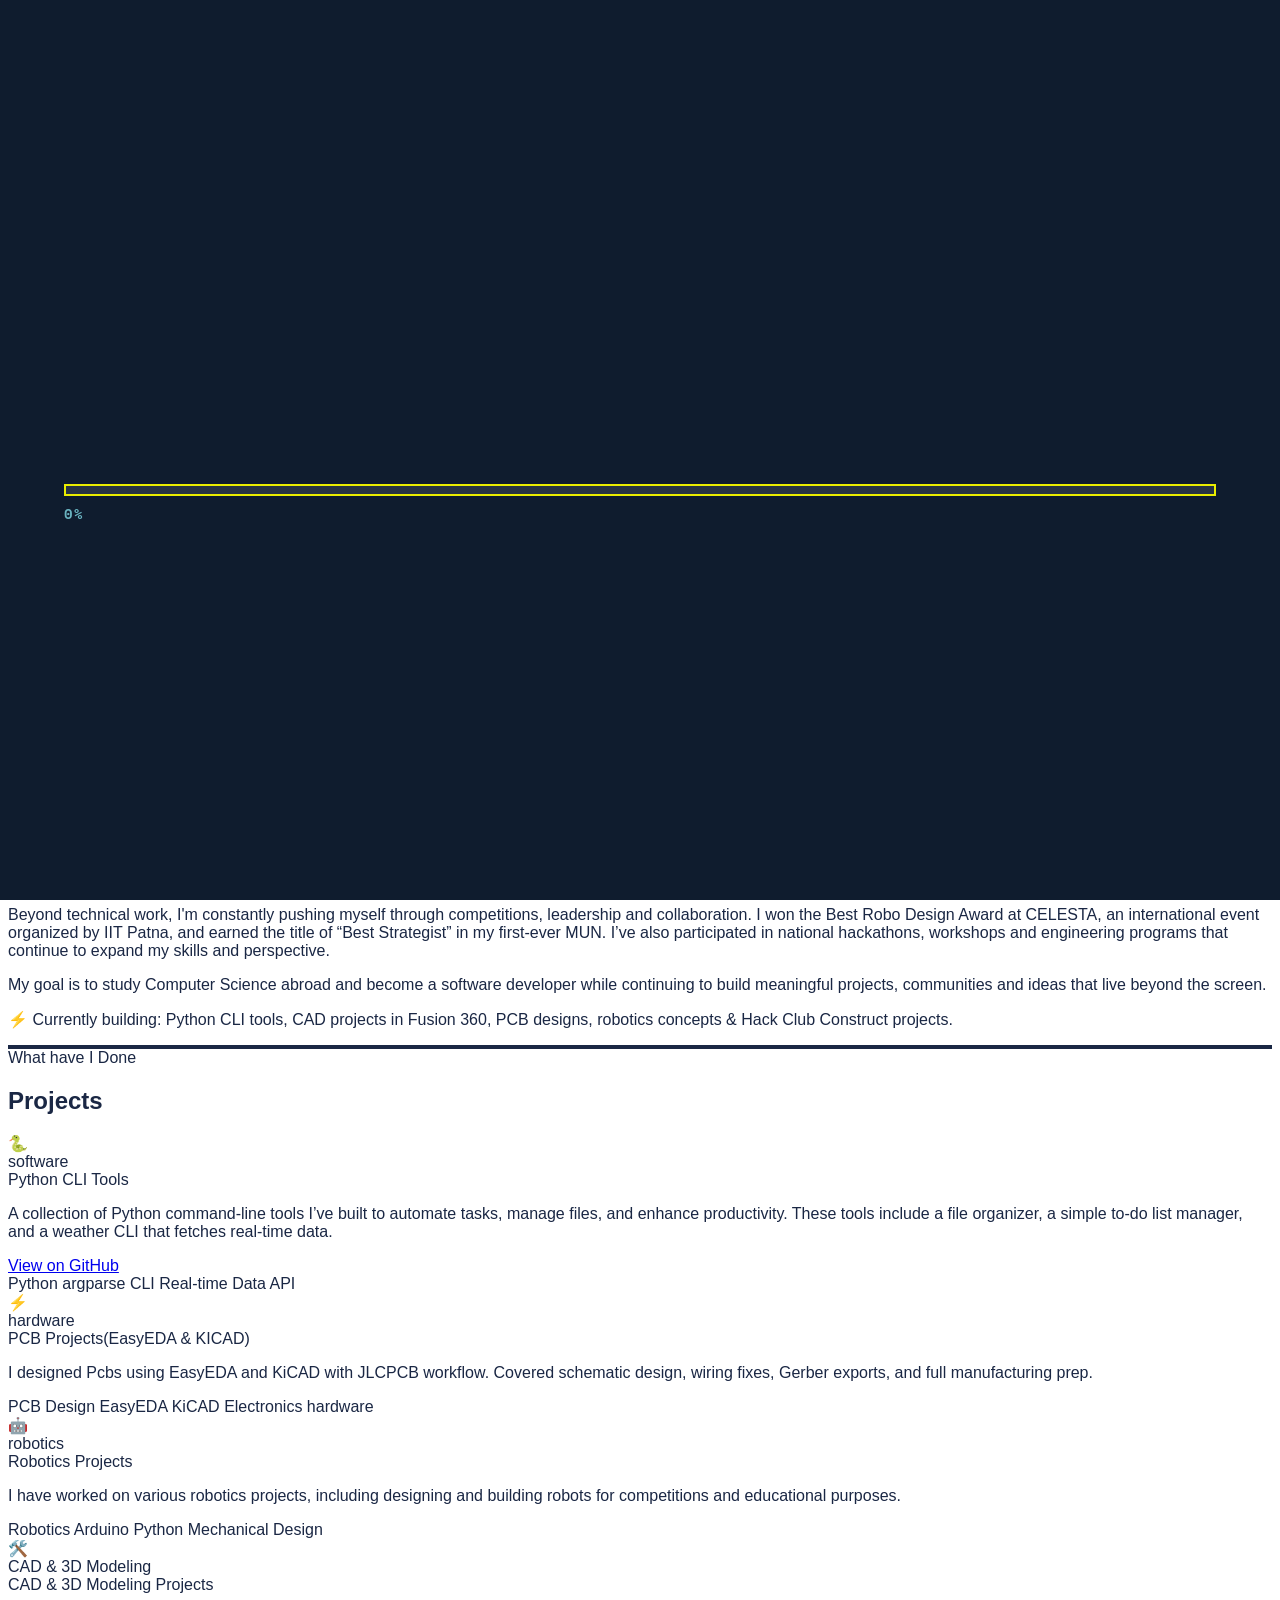
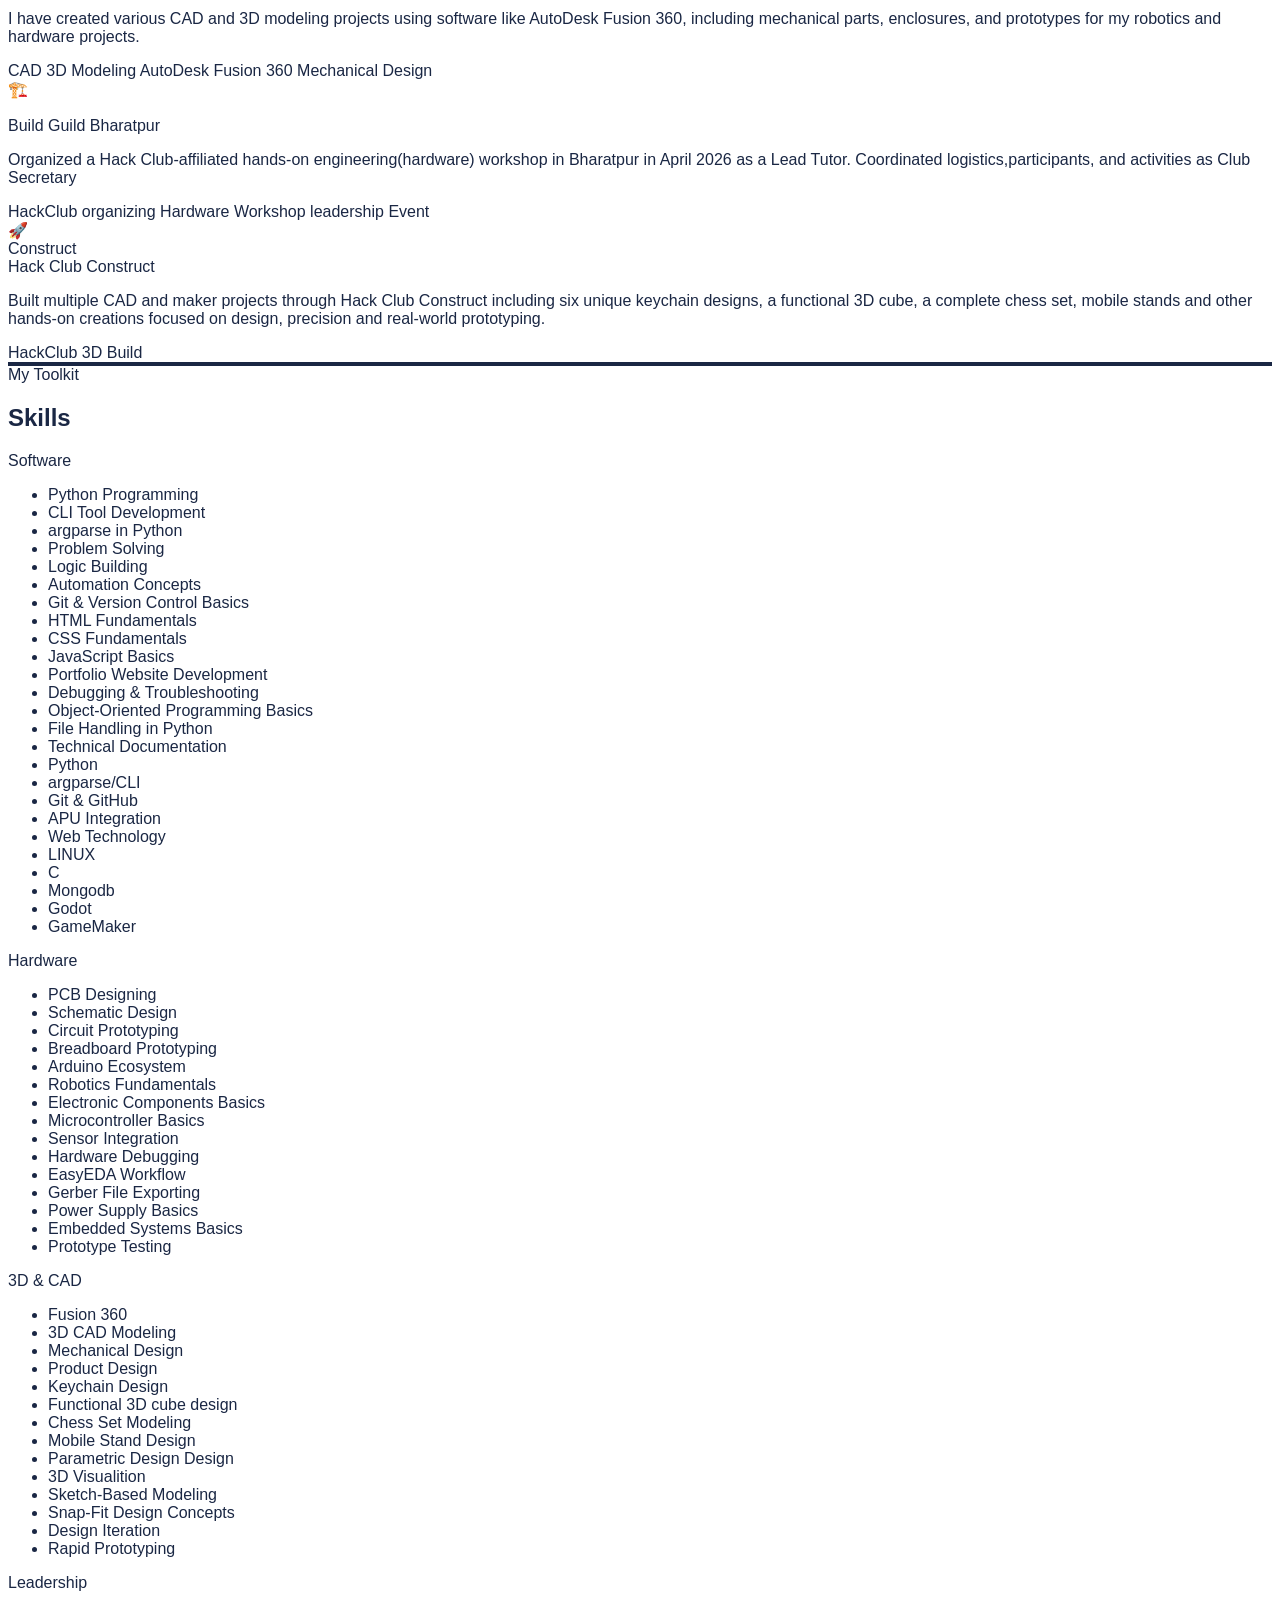
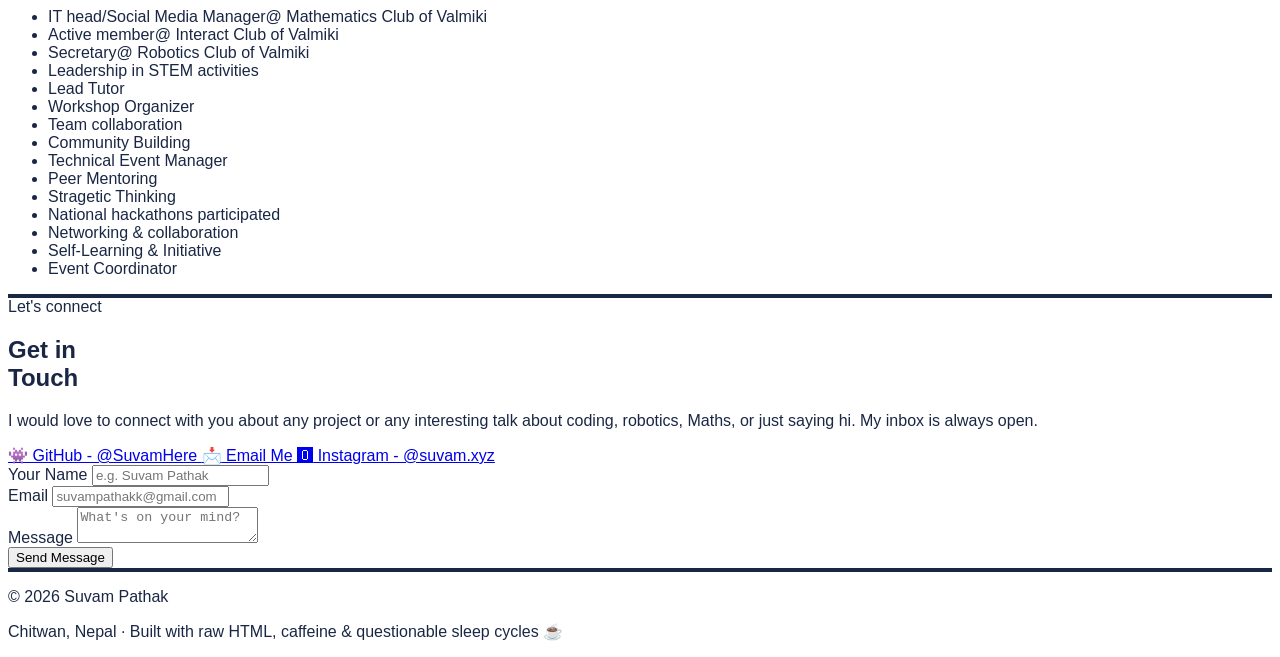
==== index.html @ 3c91e17c "corrected some mistakes in html,thinking of the section part's CSS" ====
<!DOCTYPE html>
<html lang="en" data-theme="light">
  <head>
    <meta charset="UTF-8">
    <meta name="viewport" content="width=device-width, initial-scale=1.0">
    <title>Suvam Pathak</title>
    <link rel="preconnect" href="https://fonts.googleapis.com">
    <link  href="https://fonts.googleapis.com/css2?family=Space+Grotesk:wght@400;500;700;900&family=Space+Mono:wght@400;700&display=block" rel="stylesheet">
    <link rel="stylesheet" href="style.css" />
  </head>
  <body>
    <div id="boot-screen">
      <div class="boot-inner">
        <div class="boot-line" id="boot-line-1"></div>
        <div class="boot-line" id="boot-line-2"></div>
        <div class="boot-line" id="boot-line-3"></div>
        <div class="boot-bar-wrap">
          <div class="boot-bar" id="boot-bar"></div>
        </div>
        <div class="boot-pct" id="boot-pct">0%</div>
      </div>
    </div>

    
    <nav>
      <div class="nav-logo">SUVAM</div>
      <div class="nav-right">
        <ul class="nav-links">
          <li><a href="#about">About</a></li>
          <li><a href="#projects">Projects</a></li>
          <li><a href="#skills">Skills</a></li>
          <li><a href="#contact">Contact</a></li>
        </ul>
        <button class="theme-toggle" id="theme-toggle" aria-label="Toggle Dark Mode">
          <span class="theme-icon">🌙</span>
        </button>
      </div>
    </nav>

    <section id="hero">
      <div class="hero-grid-bg"></div>
    <div class="hero-inner">
      <div class="hero-left">
        <div class="hero-tag">// INITIALIZING PROFILE</div>
        <h1 class="hero-headline">
          <span class="stroke">BUILDING</span>
          <span class="solid">LOUD</span>
          <span class="stroke">THINGS.</span>
        </h1>
        <p class="hero-sub">
          I'm <strong>Suvam Pathak</strong> — Grade 12, Nepal.
          Software · Hardware · Robotics · CAD.
          Secretary @ Robotics Club of Valmiki × Hack Club.
        </p>
          <div class="hero-ctas">
            <a href="#projects" class="btn-primary">View Porjects</a>
            <a href="#about" class="btn-secondary">Get in Touch</a>
          </div>
      </div>
    

      <div class="hero-visual">
        <div class ="hero-bg">12</div>

        <div class="hero-card c1">
          <div class="card-label">Role</div>
          <div class="card-value">Secretary</div>
          <div class="card-sub">Robotics Club Of Valmiki</div>
        </div>

        <div class="hero card c2">
          <div class="card-label">Role</div>
          <div class="card-value">IT Head/Social Media Manager</div>
          <div class="card-sub">Mathematics Club of Valmiki</div>
        </div>

        <div class="hero card c3">
          <div class="card-label">Role</div>
          <div class="card-value">Active Member</div>
          <div class="card-sub">Hack Club</div>
        </div>

        <div class="hero card c4">
          <div class="card-label">Role</div>
          <div class="card-value">Active Member</div>
          <div class="card-sub">Interact Club Of Valmiki</div>
        </div>

        <div class="floating-badge">Hack Club</div>
        </div>
      </div>
    </section>


    <div class="marquee-section" aria-hidden="true"></div>
    <div class="marquee-track" id="marquee">
      <span class="marquee-item">Robotics Club</span>
      <span class="marquee-item marquee-dot">✦</span>
      <span class="marquee-item">Math Nerd</span>
      <span class="marquee-item marquee-dot">✦</span>
      <span class="marquee-item">Hack Club</span>
      <span class="marquee-item marquee-dot">✦</span>
      <span class="marquee-item">Python learner</span>
      <span class="marquee-item marquee-dot">✦</span>
      <span class="marquee-item">LINUX Enthusiast</span>
      <span class="marquee-item marquee-dot">✦</span>
      <span class="marquee-item">CLI tools</span>
      <span class="marquee-item marquee-dot">✦</span>
      <span class="marquee-item">PCB Designer</span>
      <span class="marquee-item marquee-dot">✦</span>
      <span class="marquee-item">Electronics Enthusiast</span>
      <span class="marquee-item marquee-dot">✦</span>
      <span class="marquee-item">CAD&3D Modeling</span>
      <span class="marquee-item marquee-dot">✦</span>
      <span class="marquee-item">AutoDesk Fusion</span>
      <span class="marquee-item marquee-dot">✦</span>
      <span class="marquee-item">Open Source Enthusiast</span>
      <span class="marquee-item marquee-dot">✦</span>

       <span class="marquee-item">Robotics Club</span>
      <span class="marquee-item marquee-dot">✦</span>
      <span class="marquee-item">Math Nerd</span>
      <span class="marquee-item marquee-dot">✦</span>
      <span class="marquee-item">Hack Club</span>
      <span class="marquee-item marquee-dot">✦</span>
      <span class="marquee-item">Python learner</span>
      <span class="marquee-item marquee-dot">✦</span>
      <span class="marquee-item">LINUX Enthusiast</span>
      <span class="marquee-item marquee-dot">✦</span>
      <span class="marquee-item">CLI tools</span>
      <span class="marquee-item marquee-dot">✦</span>
      <span class="marquee-item">PCB Designer</span>
      <span class="marquee-item marquee-dot">✦</span>
      <span class="marquee-item">Electronics Enthusiast</span>
      <span class="marquee-item marquee-dot">✦</span>
      <span class="marquee-item">CAD&3D Modeling</span>  
      <span class="marquee-item marquee-dot">✦</span>
      <span class="marquee-item">AutoDesk Fusion</span>
      <span class="marquee-item marquee-dot">✦</span>
      <span class="marquee-item">Open Source Enthusiast</span>
      <span class="marquee-item marquee-dot">✦</span>
    </div>

    <section id="about">
      <div class="about-inner">
        <div>
          <span class="section-tag">Who Am I? </span>
          <h2 class="section-title">About<br> Me</h2>
          <div class="stat-box">
            <div stat-num>3.91</div>
            <div class="stat-label">SEE</div>  
          </div>
          <div class="stat-box">
            <div stat-num>XII</div>
            <div class="stat-label">Current Grade</div>  
          </div>
          <div class="stat-box">
            <div stat-num>🇳🇵</div>
            <div class="stat-label">From Nepal</div>
          </div>
          <div class="stat-box">
            <div stat-num>PCM</div>
            <div class="stat-label">Stream</div>
          </div>
        </div>
      </div>

      <div>
        <div class="about-text">
          <p>I'm a Grade 11 student from Nepal building at the intersection of software, hardware & robotics. From developing Python CLI tools and designing PCBs in EasyEDA to creating CAD models in Fusion 360, I love turning ideas into real projects.</p>

          <p>I'm the Secretary of the Robotics Club of Valmiki and an active Hack Club member. Alongside building projects, I enjoy organizing events and communities in high school. I’ve helped organize events like Build Guild Bharatpur, Valmiki Fiesta, Tech Expo 3.0 & 4.0, Math Hunt, and Farewell programs for seniors.</p>

          <p>Beyond technical work, I'm constantly pushing myself through competitions, leadership and collaboration. I won the Best Robo Design Award at CELESTA, an international event organized by IIT Patna, and earned the title of “Best Strategist” in my first-ever MUN. I’ve also participated in national hackathons, workshops and engineering programs that continue to expand my skills and perspective.</p>

          <p>My goal is to study Computer Science abroad and become a software developer while continuing to build meaningful projects, communities and ideas that live beyond the screen.</p>
        </div>

        <div class="highlight-box">
          <p>⚡ Currently building: Python CLI tools, CAD projects in Fusion 360, PCB designs, robotics concepts & Hack Club Construct projects.</p>
        </div>
      </div>
    </section>

<section id="projects">
  <div class="projects-inner">
    <div class="projects-header">
      <div>
        <span class="section-tag">What have I Done</span>
        <h2 class="section-title">Projects</h2>
      </div>
    </div>

    <div class="project-grid">

      <div class="project-card">
        <div class="project-card-header yellow">
          <div class="project-icon">🐍</div>
          <div class="project-type">software</div> 
        </div>
        <div class="project-card-body">
          <div class="project-name">Python CLI Tools</div>
          <p class="project-description">A collection of Python command-line tools I’ve built to automate tasks, manage files, and enhance productivity. These tools include a file organizer, a simple to-do list manager, and a weather CLI that fetches real-time data.</p>
          <a href="https://github.com/SuvamHere/Resolution" class="project-link">View on GitHub</a>
          <div class="project-tags">
            <span class="tag">Python</span>
            <span class="tag">argparse</span>
            <span class="tag">CLI</span>
            <span class="tag">Real-time Data</span>
            <span class="tag">API</span>
          </div>
        </div>
      </div>
      <div class="project-card">
        <div class="project-card-header violet">
          <div class="project-icon">⚡</div>
          <div class="project-type">hardware</div>
      </div>
      <div class="project-card-body">
        <div class="project-name">PCB Projects(EasyEDA & KICAD)</div>
        <p class="project-desc"> I designed Pcbs using EasyEDA and KiCAD with JLCPCB workflow. Covered schematic design, wiring fixes, Gerber exports, and full manufacturing prep.</p>
        <div class="project-tags">
          <span class="tag">PCB Design</span>
          <span class="tag">EasyEDA</span>
          <span class="tag">KiCAD</span>
          <span class="tag">Electronics</span>
          <span class="tag">hardware</span>
        </div>
      </div>
    </div>

    <div class="project-card">
      <div class="project-card-header red">
        <div class="project-icon">🤖</div>
        <div class="project-type">robotics</div>
      </div>
      <div class="project-card-body">
        <div class="project-name">Robotics Projects</div>
        <p class="project-description">I have worked on various robotics projects, including designing and building robots for competitions and educational purposes.</p>
        <div class="project-tags">
          <span class="tag">Robotics</span>
          <span class="tag">Arduino</span>
          <span class="tag">Python</span>
          <span class="tag">Mechanical Design</span>
        </div>
      </div>
    </div>

     <div class="project-card">
      <div class="project-card-header blue">
        <div class="project-icon">🛠️</div>
        <div class="project-type">CAD & 3D Modeling</div>
      </div>
      <div class="project-card-body">
        <div class="project-name">CAD & 3D Modeling Projects</div>
        <p class="project-description">I have created various CAD and 3D modeling projects using software like AutoDesk Fusion 360, including mechanical parts, enclosures, and prototypes for my robotics and hardware projects.</p>
        <div class="project-tags">
          <span class="tag">CAD</span>
          <span class="tag">3D Modeling</span>
          <span class="tag">AutoDesk Fusion 360</span>
          <span class="tag">Mechanical Design</span>
        </div>
      </div>
    </div>
    <div class="project-card">
    <div class="project-card-header black">
      <div class="project-icon" style="color: var(--yellow);">🏗️</div>
      <div class="project-type" style="color: var(--white);">Event</div>
    </div>
    <div class="project-card-body">
      <div class="project-name">Build Guild Bharatpur</div>
      <p class="project-description">Organized a Hack Club-affiliated hands-on engineering(hardware) workshop in Bharatpur in April 2026 as a Lead Tutor. Coordinated logistics,participants, and activities as Club Secretary</p>
      <div class="project-tags">
        <span class="tag">HackClub</span>
        <span class="tag">organizing</span>
        <span class="tag">Hardware Workshop</span>
        <span class="tag">leadership</span>
        <span class="tag">Event</span>
      </div>
    </div>
  </div>

  <div class="project-card">
    <div class="project-card-header yellow">
      <div class="project-icon">🚀</div>
      <div class="project-type">Construct</div>
    </div>
    <div class="project-card-body">
      <div class="project-name">Hack Club Construct</div>
      <p class="project-desc">Built multiple CAD and maker projects through Hack Club Construct including six unique keychain designs, a functional 3D cube, a complete chess set, mobile stands and other hands-on creations focused on design, precision and real-world prototyping.</p>
      <div class="project-tags">
        <span class="tag">HackClub</span>
        <span class="tag">3D</span>
        <span class="tag">Build</span>
      </div>
     </div>
    </div>

   </div>
  </div>
</section>    



<section id="skills">
  <div class="skills-inner">
    <span class="skills-section-tag">My Toolkit</span>
    <h2 class="section-ttile skills-title">Skills</h2>
    
    <div class="skills-grid">
      <div class="skills-category">
        <div class="skill-cat-title">Software</div>
        <ul class="skill-list">
          <li>Python Programming</li>
          <li>CLI Tool Development</li>
          <li>argparse in Python</li>
          <li>Problem Solving</li>
          <li>Logic Building</li>
          <li>Automation Concepts</li>
          <li>Git & Version Control Basics</li>
          <li>HTML Fundamentals</li>
          <li>CSS Fundamentals</li>
          <li>JavaScript Basics</li>
          <li>Portfolio Website Development</li>
          <li>Debugging & Troubleshooting</li>
          <li>Object-Oriented Programming Basics</li>
          <li>File Handling in Python</li>
          <li>Technical Documentation</li>
          <li>Python</li>
          <li>argparse/CLI</li>
          <li>Git & GitHub</li>
          <li>APU Integration</li>
          <li>Web Technology</li>
          <li>LINUX</li>
          <li>C</li>
          <li>Mongodb</li>   
          <li>Godot</li>
          <li>GameMaker</li>
        </ul>
      </div>

      <div class="skill-category">
        <div class="skill-cat-title">Hardware</div>
        <ul class="skill-list">
          <li>PCB Designing</li>
          <li>Schematic Design</li>
          <li>Circuit Prototyping</li>
          <li>Breadboard Prototyping</li>
          <li>Arduino Ecosystem</li>
          <li>Robotics Fundamentals</li>
          <li>Electronic Components Basics</li>
          <li>Microcontroller Basics</li>
          <li>Sensor Integration</li>
          <li>Hardware Debugging</li>
          <li>EasyEDA Workflow</li>
          <li>Gerber File Exporting</li>
          <li>Power Supply Basics</li>
          <li>Embedded Systems Basics</li>
          <li>Prototype Testing</li>
        </ul>  
      </div>
      <div class="skill-category">
        <div class="skill-cat-title">3D & CAD</div>
        <ul class="skill-list">
          <li>Fusion 360</li>
          <li>3D CAD Modeling</li>
          <li>Mechanical Design</li>
          <li>Product Design</li>
          <li>Keychain Design</li>
          <li>Functional 3D cube design</li>
          <li>Chess Set Modeling</li>
          <li>Mobile Stand Design</li>
          <li>Parametric Design Design</li>
          <li>3D Visualition</li>
          <li>Sketch-Based Modeling</li>
          <li>Snap-Fit Design Concepts</li>
          <li>Design Iteration</li>
          <li>Rapid Prototyping</li>
       </ul>
      </div>
      <div class="skill-category">
        <div class="skill-cat-title">Leadership</div>
        <ul class="skill-list">
          <li>IT head/Social Media Manager@ Mathematics Club of Valmiki</li>
          <li>Active member@ Interact Club of Valmiki</li>
          <li>Secretary@ Robotics Club of Valmiki</li>
          <li>Leadership in STEM activities</li>
          <li>Lead Tutor</li>
          <li>Workshop Organizer</li>
          <li>Team collaboration</li>
          <li>Community Building</li>
          <li>Technical Event Manager</li>
          <li>Peer Mentoring</li>
          <li>Stragetic Thinking</li>
          <li>National hackathons participated</li>
          <li>Networking & collaboration</li>
          <li>Self-Learning & Initiative</li>
          <li>Event Coordinator</li>
        </ul>
      </div>
    </div>
  </div>
</section>

<section id="contact">
  <div class="contact-inner">

    <div>
      <span class="section-tag">Let's connect</span>

      <h2 class="section-title">
        Get in <br>Touch
      </h2>

      <p class="contact-intro">
        I would love to connect with you about any project or any
        interesting talk about coding, robotics, Maths, or just saying hi.
        My inbox is always open.
      </p>

      <div class="contact-links">

        <a href="https://github.com/SuvamHere"
           class="contact-link"
           target="_blank"
           rel="noopener">
          <span class="contact-link-icon">👾</span>
          GitHub - @SuvamHere
        </a>

        <a href="mailto:suvampathakk@gmail.com"
           class="contact-link">
          <span class="contact-link-icon">📩</span>
          Email Me
        </a>

        <a href="https://www.instagram.com/suvam.xyz/"
           class="contact-link"
           target="_blank"
           rel="noopener">
          <span class="contact-link-icon">🅾</span>
          Instagram - @suvam.xyz
        </a>

      </div>
    </div>

    <div>
      <div class="contact-form">

        <div class="form-field">
          <label class="form-label" for="name">
            Your Name
          </label>

          <input
            class="form-input"
            type="text"
            id="name"
            placeholder="e.g. Suvam Pathak"
          >
        </div>

        <div class="form-field">
          <label class="form-label" for="email">
            Email
          </label>

          <input
            class="form-input"
            type="email"
            id="email"
            placeholder="suvampathakk@gmail.com"
          >
        </div>

        <div class="form-field">
          <label class="form-label" for="message">
            Message
          </label>

          <textarea
            class="form-textarea"
            id="message"
            placeholder="What's on your mind?"
          ></textarea>
        </div>

        <button class="btn-primary" id="send-btn">
          Send Message
        </button>
      </div>
    </div>
  </div>
</section>

<footer>
  <div class="footer-content">

    <p class="footer-main">
      © 2026 <span>Suvam Pathak</span>
    </p>

    <p class="footer-sub">
      Chitwan, Nepal · Built with raw HTML, caffeine & questionable sleep cycles ☕
    </p>

  </div>
</footer>

<script src="script.js"></script>
</body>
</html>
---- style.css ----
:root{
    --blue: #179ff5;
    --yellow: #eaed00;
    --navy: #1a2744;
    --sage: #9ab4c1;
    --teal: #6AB4C1;
    --lime: #cad463;
    --white: #ffffff;
    --black: #000000;

    --bg:var(--blue);
    --bg-alt:var(--sage);
    --bg-alt2:var(--teal)
    --surface:var(--white);
    --ink:var(--navy);
    --ink-on-bg:var(--white);
    --accent:var(--yellow);
    --accent-dim:var(--yellow);
    --shadow:var(--navy);
    --text:var(--navy);
    --text-muted: rgba(26, 39, 68, 0.7);
}

[data-theme="dark"] {
    --bg: #0f1c2e;
    --bg-alt: #162235;
    --bg-alt2: #1a2744;
    --surface: #1e2e47;
    --ink: #e8f4fd;
    --ink-on-bg: #e8f4fd;
    --accent: #eaed00;
    --accent-dim: #d4d700;
    --shadow: rgba(0,0,0,0.8);
    --text: #e8f4fd;
    --text-muted: rgba(232,244,253,0.6)
}

html {scroll-behavior: smooth;}

body {
    font-family: 'Space Grostek', sans-serif;
    background: vard(--bg);
    color: var(--text);
    overflow-x:hidden;
    transition: background 0.3s ease, color 0.3s ease;
}

strong{font-weight: 900;}


#boot-screen{
    position: fixed;
    inset: 0;
    background: #0f1c2e;
    z-index: 9999;
    display: flex;
    align-items: center;
    justify-content: center;
    transition: opacity 0.5s ease;

}

#boot-screen.hide {
    opacity: 0;
    pointer-events: none;
}

.boot-inner {
    font-family: 'Space Mono', monospace;
    color: var(--yellow);
    max-width: 480 px;
    width: 90%;
}

.boot-line {
    font-size: 1rem;
    font-weight:700;
    min-height: 1.4em;
    margin-bottom: 0.5rem;
    letter-spacing: 0.05em;
}

.boot-line::after {
    content: var(--blue);
    animation: blink 0.7s step-end infinite;
}

@keyframes blink{0%,100%{opacity:1;}50%{opacity:0;}}
.boot-bar-wrap{
    margin-top: 1.5rem;
    height: 8px;
    background: rgba(255,255,255,0.1);
    border: 2px solid var(--yellow);
}
.boot-bar{
    height: 100%;
    background: var(--yellow);
    width: 0%;
    transition: width 0.1s linear;
} 

.boot-pct {
    font-family: 'Space Mono', monospace;
    font-size: 0.85rem;
    font-weight: 700;
    color: var(--teal);
    margin-top: 0.5rem;
    letter-spacing: 0.1em;
}

nav{
    border-bottom: 4px solid var(--ink);
    background: var(--bg);
    position: sticky;
    top:0;
    z-index: 100;
    display: flex;
    align-items: center;
    justify-content: 0.2rem;
    height:64px;
    transition: background 0.3s ease, border-color 0.3s ease;
}

.nav-logo{
    background: var(--accent);
    border: 4px solid var(--ink);
    font-family: 'Space Mono', monospace;
    font-weight: 700;
    font-size: 1.1rem;
    color: var(--navy);
    box-shadow: 4px 4px 0 var(--shadow);
    letter-spacing: -0.02em;
}

.nav-right {
    display: flex;
    align-items: center;
    gap: 0.5rem;
}

.nav-links a {
    text-decoration:none;
    color: var(--ink-on-bg);
    font-weight: 700;
    font-size: 0.85 rem;
    padding: 6px 12px;
    border: 2px solid transparent;
    transition: all 0.1s ease-linear;
}

.nav-links a:hover,
.nav-links a.active {
    background: var(--accent);
    border-color: var(--ink);
    box-shadow: 3px 3px 0 var(--shadow);
    color: var(--navy);
}

.theme-toggle {
    background: var(--surface);
    border: 3px solid var(--ink);
    width: 40px;
    height: 40px;
    cursor: pointer;
    box-shadow: 3px 3px 0 var(--shadow);
    display: flex;
    align-items: center;
    justify-content: center;
    transition: all 0.1s ease-linear;
    font-family: 'Space Grotesk',sanns-serif;
}

.theme-toggle:hover {
    background: var(--accent);
    transform: translate(-1px,-1px);
    box-shadow: 4px 4px 0 var(--shadow);
}

.theme-toggle:active {
    transform: translate(2px,2px);
    box-shadow:none;
}

.theme.icon {
    font-size: 1.1rem;
    color:var(--ink);
    line-height: 1;
}

section {
    border-bottom: 4px solid var(--ink);
    transition: background 0.3 ease;
}
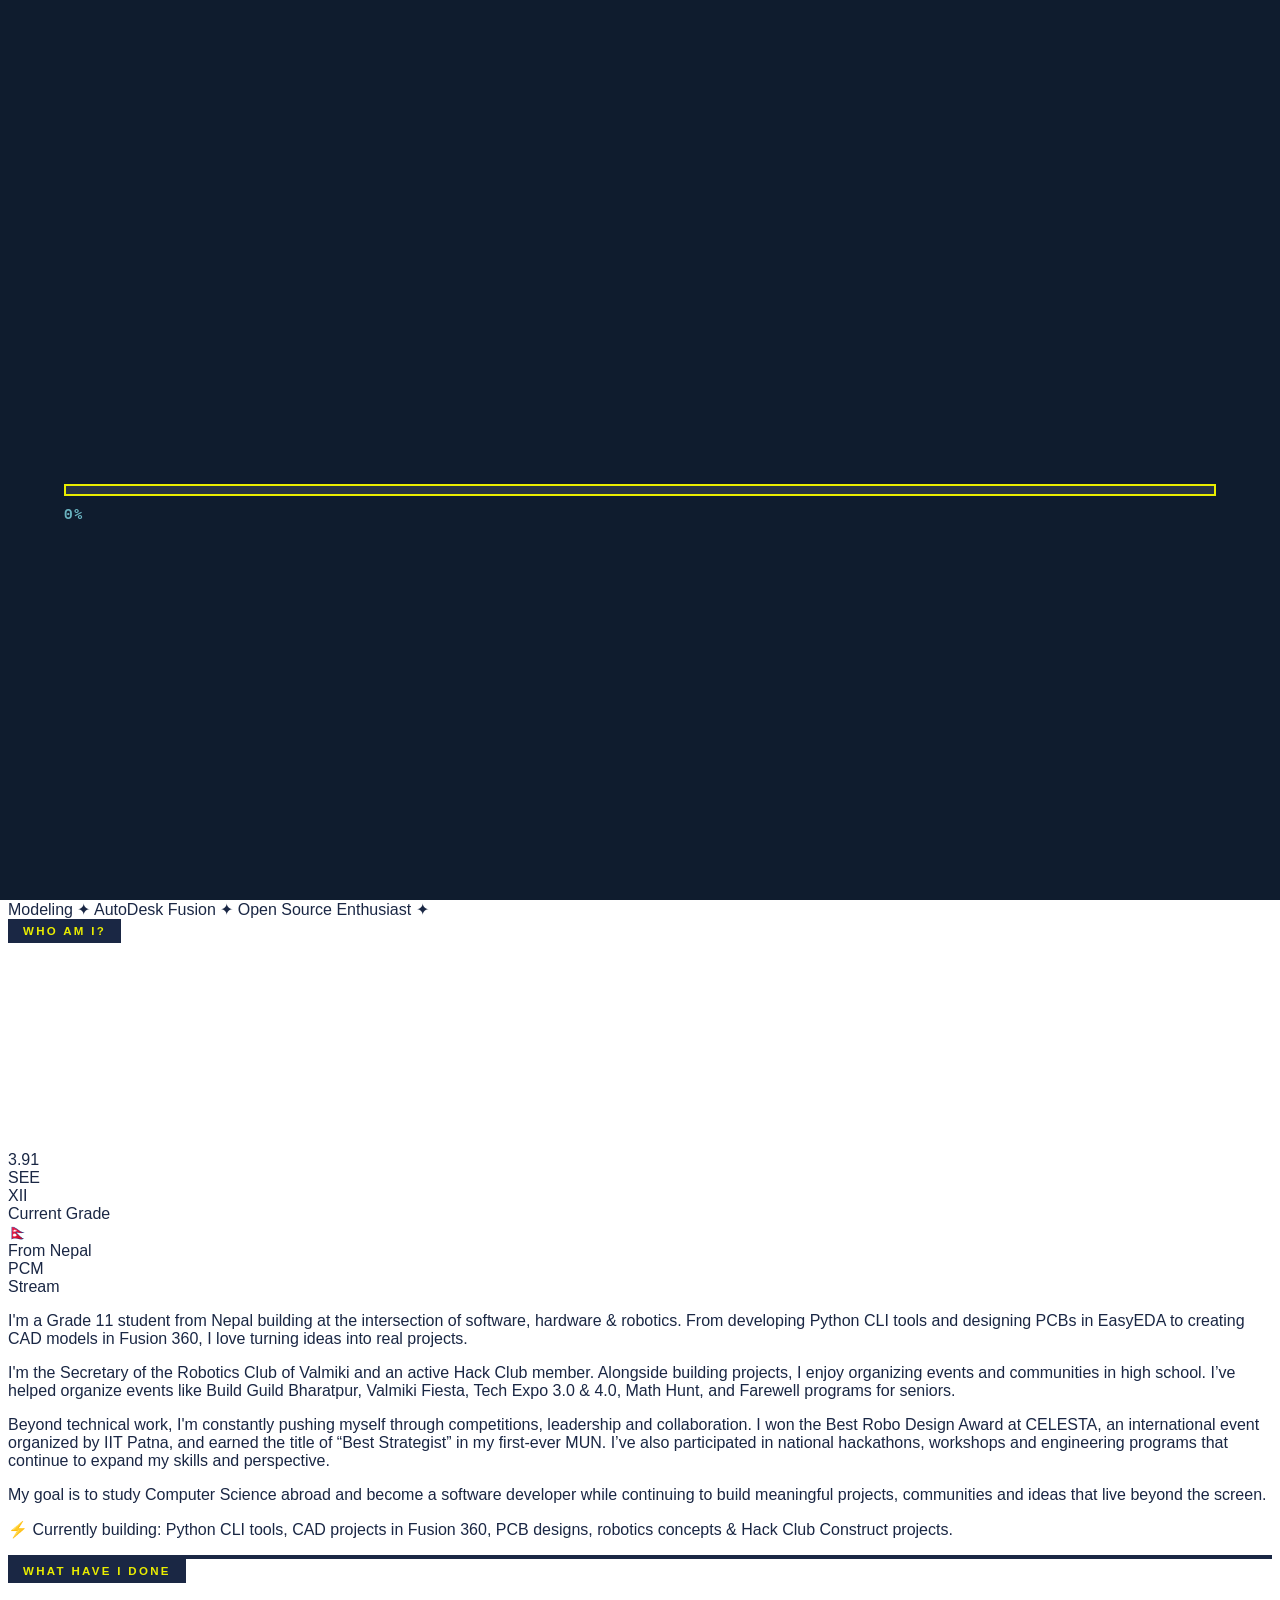
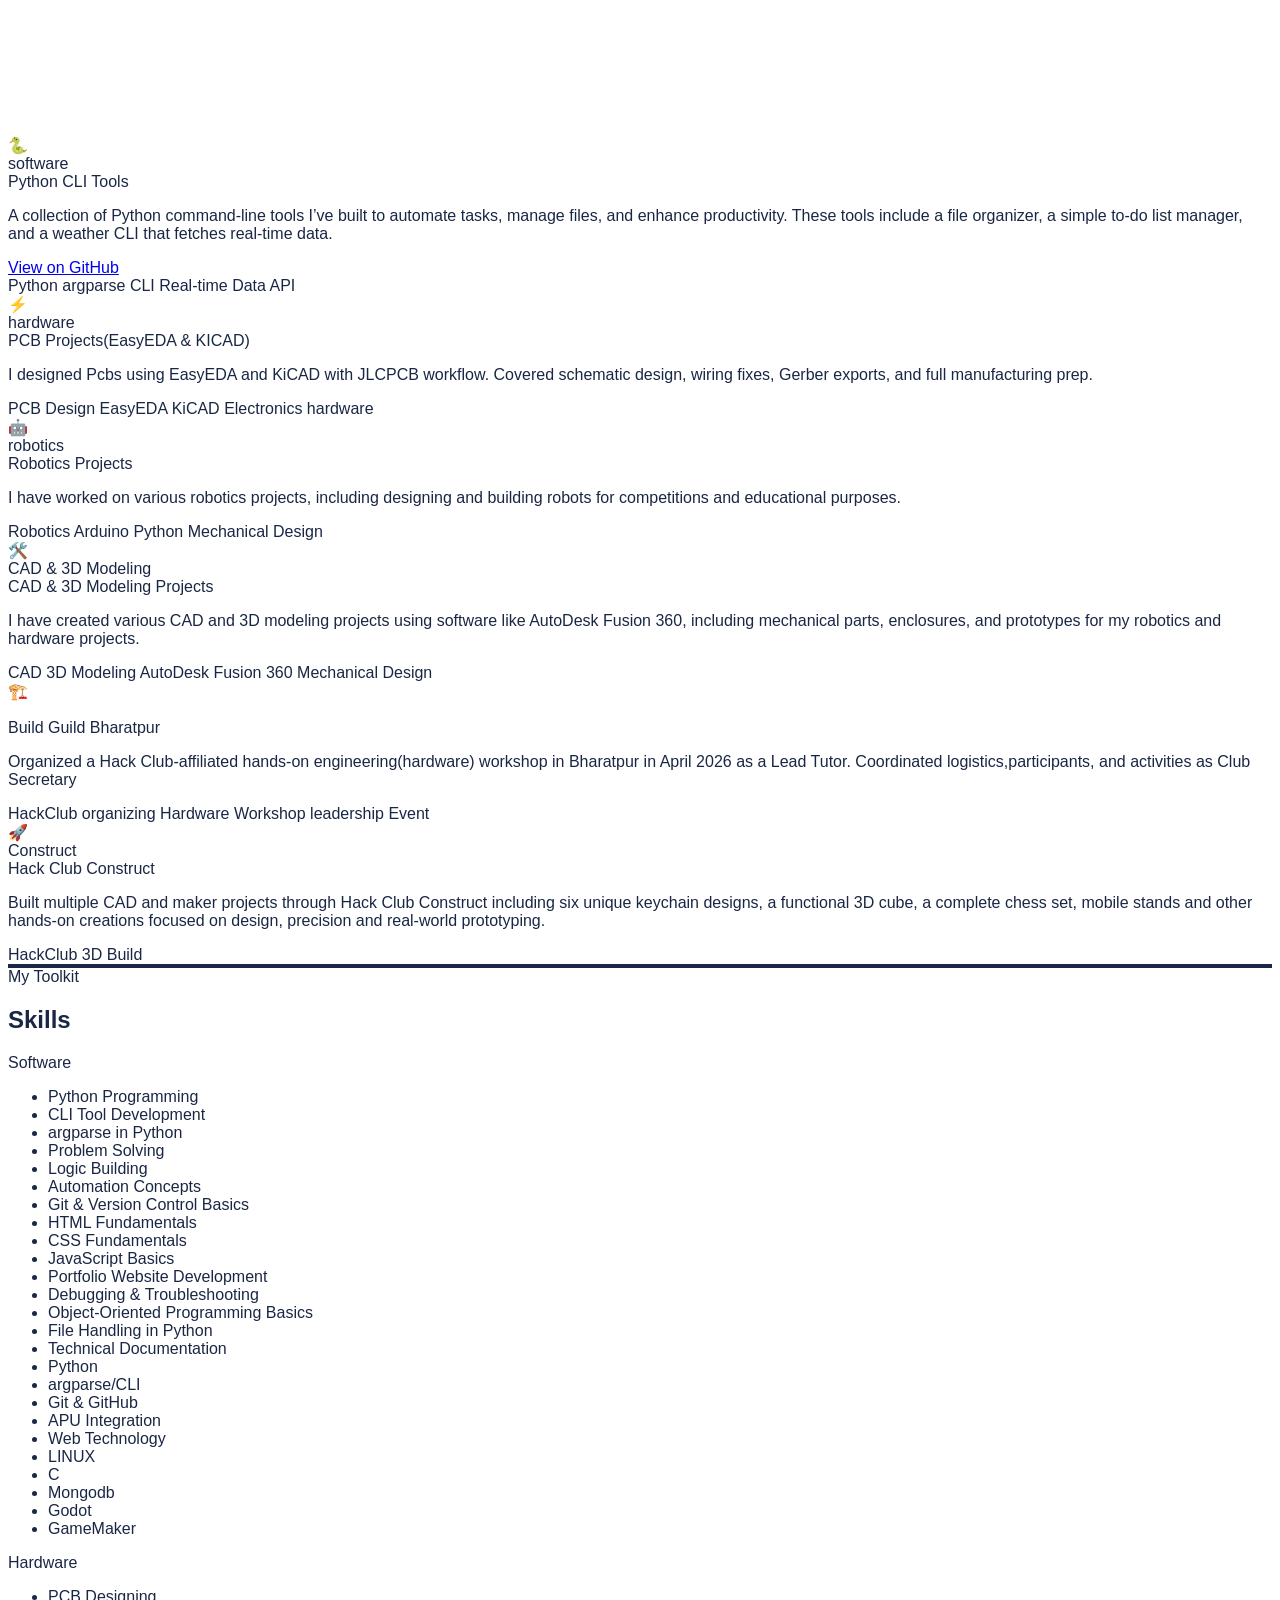
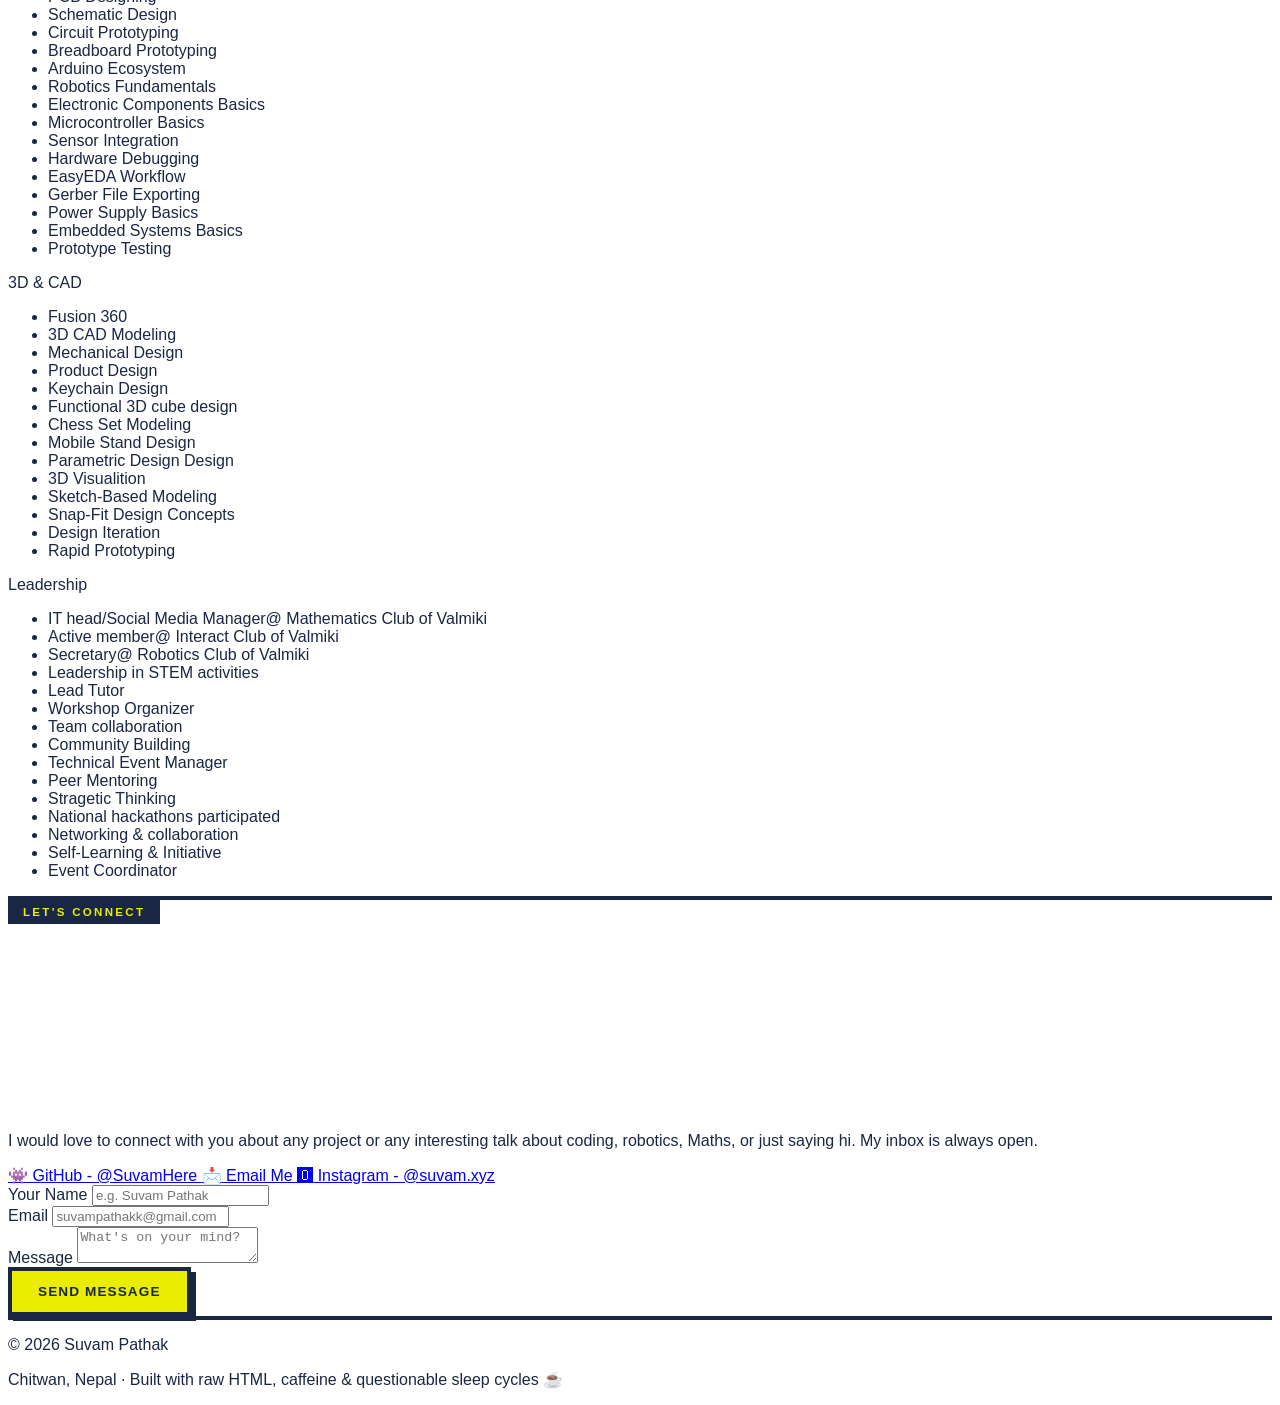
==== commit ebe1d914: "changed the class of the hero card also did the css part of hero(debugged)" ====
--- a/index.html
+++ b/index.html
@@ -68,19 +68,19 @@
           <div class="card-sub">Robotics Club Of Valmiki</div>
         </div>
 
-        <div class="hero card c2">
+        <div class="hero-card c2">
           <div class="card-label">Role</div>
           <div class="card-value">IT Head/Social Media Manager</div>
           <div class="card-sub">Mathematics Club of Valmiki</div>
         </div>
 
-        <div class="hero card c3">
+        <div class="hero-card c3">
           <div class="card-label">Role</div>
           <div class="card-value">Active Member</div>
           <div class="card-sub">Hack Club</div>
         </div>
 
-        <div class="hero card c4">
+        <div class="hero-card c4">
           <div class="card-label">Role</div>
           <div class="card-value">Active Member</div>
           <div class="card-sub">Interact Club Of Valmiki</div>
--- a/style.css
+++ b/style.css
@@ -187,9 +187,133 @@
     line-height: 1;
 }
 
-section {
+section{
     border-bottom: 4px solid var(--ink);
-    transition: background 0.3 ease;
-}
-
-
+    transition: background 0.3s ease, border-color 0.3s ease;
+}
+
+.section-tag {
+    display: inline-block;
+    background: var(--ink);
+    color: var(--accent);
+    border: 3px solid var(--ink);
+    padding: 3px 12px;
+    font-weight: 900;
+    font-size: 0.72rem;
+    text-transform: uppercase;
+    letter-spacing: 0.2em;
+    margin-bottom: 1rem;
+}
+
+.section-title,
+.section-title {
+    font-size: clamp(2.2rem,5vw,3.8rem);
+    font-weight: 900;
+    letter-spacing: -0.04em;
+    text-transform: uppercase;
+    line-height: 0.9;
+    margin-bottom: 2rem;
+    color: var(--ink-on-bg);
+
+}
+
+.btn-primary {
+    background: var(--accent);
+    color: var(--navy);
+    border: 4px solid var(--ink);
+    padding: 13px 26px;
+    font-weight: 900;
+    font-size: 0.85rem;
+    text-transform: uppercase;
+    letter-spacing: 0.08em;
+    cursor: pointee;
+    box-shadow: 5px 5px 0 var(--shadow);
+    transition: all 0.1s ease-linear;
+    text-decoration:none;
+    display: inline-block;
+}
+.btn-primary:hover {background: var(--accent-dim); }
+.btn-primary:active {transform: translate(3px,3px);box-shadow:none; }
+
+.btn-secondary {
+    background: var(--surface);
+    color: var(--ink);
+    border: 4px solid var(--ink);
+    padding: 13px 26px;
+    font-familt: 'Space Grotesk',sans-serif;
+    font-weight: 900;
+    font-size: 0.85rem;
+    text-transform: uppercase;
+    letter-spacing: 0.08em;
+    cursor: pointer;
+    box-shadow: 5px 5px 0 var(--shadow);
+    transition: all 0.1s ease-linear;
+    text-decoration:none;
+    display: inline-block;
+
+}
+
+.btn-secondary:hover {background:var(--accent); color: var(--navy);}
+.btn-secondary:active {transform: translate(3px,3px); box-shadow: none;}
+
+#hero {
+    background: var(--bg);
+    position: relative;
+    overflow: hidden;
+    border-bottom: 4px solid var(--ink);
+}
+
+.hero-grid-bg {
+    position: absolute;
+    inset: 0;
+    background-image: radial-gradient(circle,rgba(255,255,255,0.1) 1.5px,transparent 1.5px);
+    background-size: 28px 28px;
+    pointer-events: none;
+    z-index:0;
+}
+
+[data-theme="dark"] .hero-grid-bg {
+    background-image: radial-gradient(circle,rgba(255,255,255,0.06) 1.5px,transparent 1.5 px);
+}
+
+.hero-inner {
+    position: relative;
+    z-index:1;
+    max-width: 1100px;
+    margin: 0 auto;
+    padding: 5rem 2rem 4rem;
+    display: gird;
+    grid-template-columns: 1fr 1fr;
+    gap: 3rem;
+    align-items: center;
+}
+
+.hero-left {display: flex; flex-direction:column; gap: 1.5rem;}
+
+.hero-tag {
+    font-family: 'Space Mono', monospace;
+    font-size: 0.78rem;
+    font-weight: 700;
+    color: var(--lime);
+    letter-spacing: 0.1em;
+    margin-bottom: 1.5rem;
+}
+
+[data-theme="dark"] .hero-tag {color:var(--teal);}
+
+.hero-headline {
+    font-size:clamp(3rem,7vw,5.5rem);
+    font-weight: 900;
+    line-height: 0.9;
+    letter-spacing: -0.04em;
+    text-transform: uppercase;
+    margin-bottom: 1.25rem;
+}
+
+.hero-headline .stroke{
+    -webkit-text-stroke: 3px var(--teal);
+}
+
+.hero-headline .solid {
+    
+}
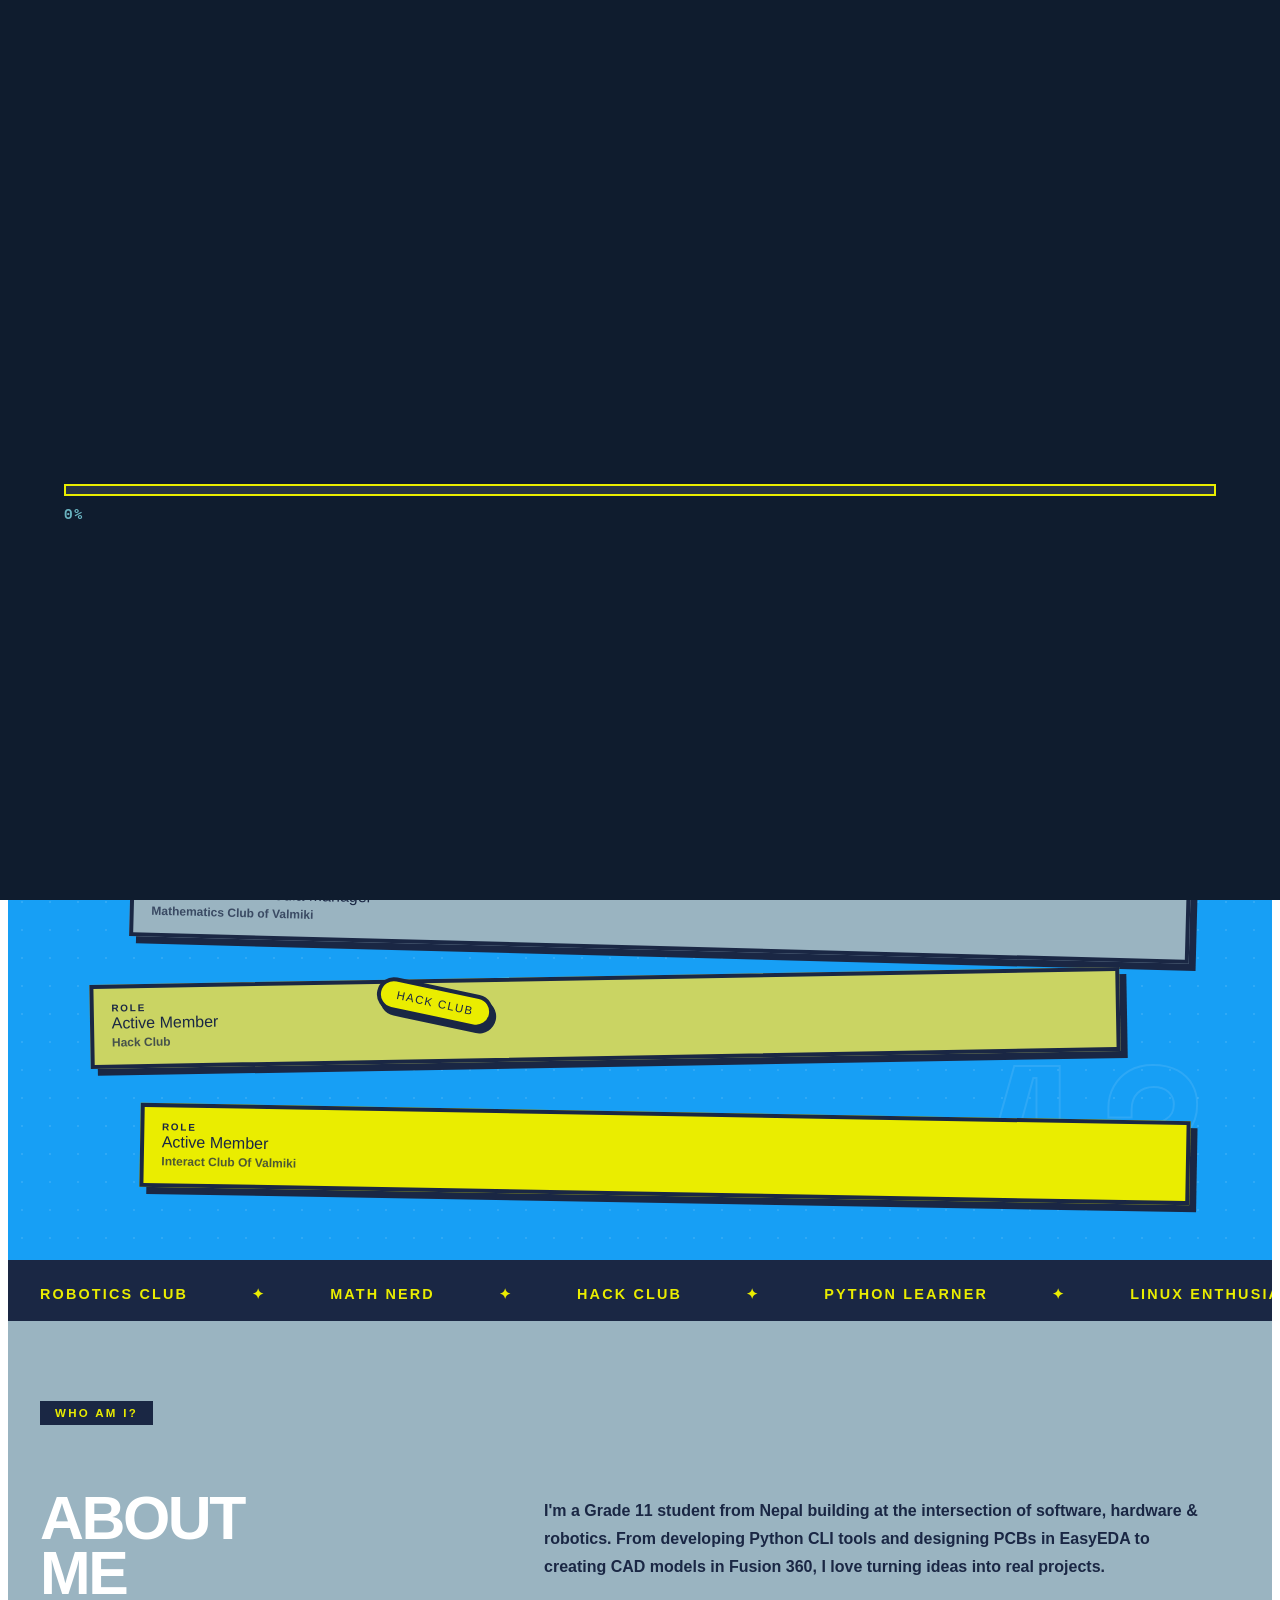
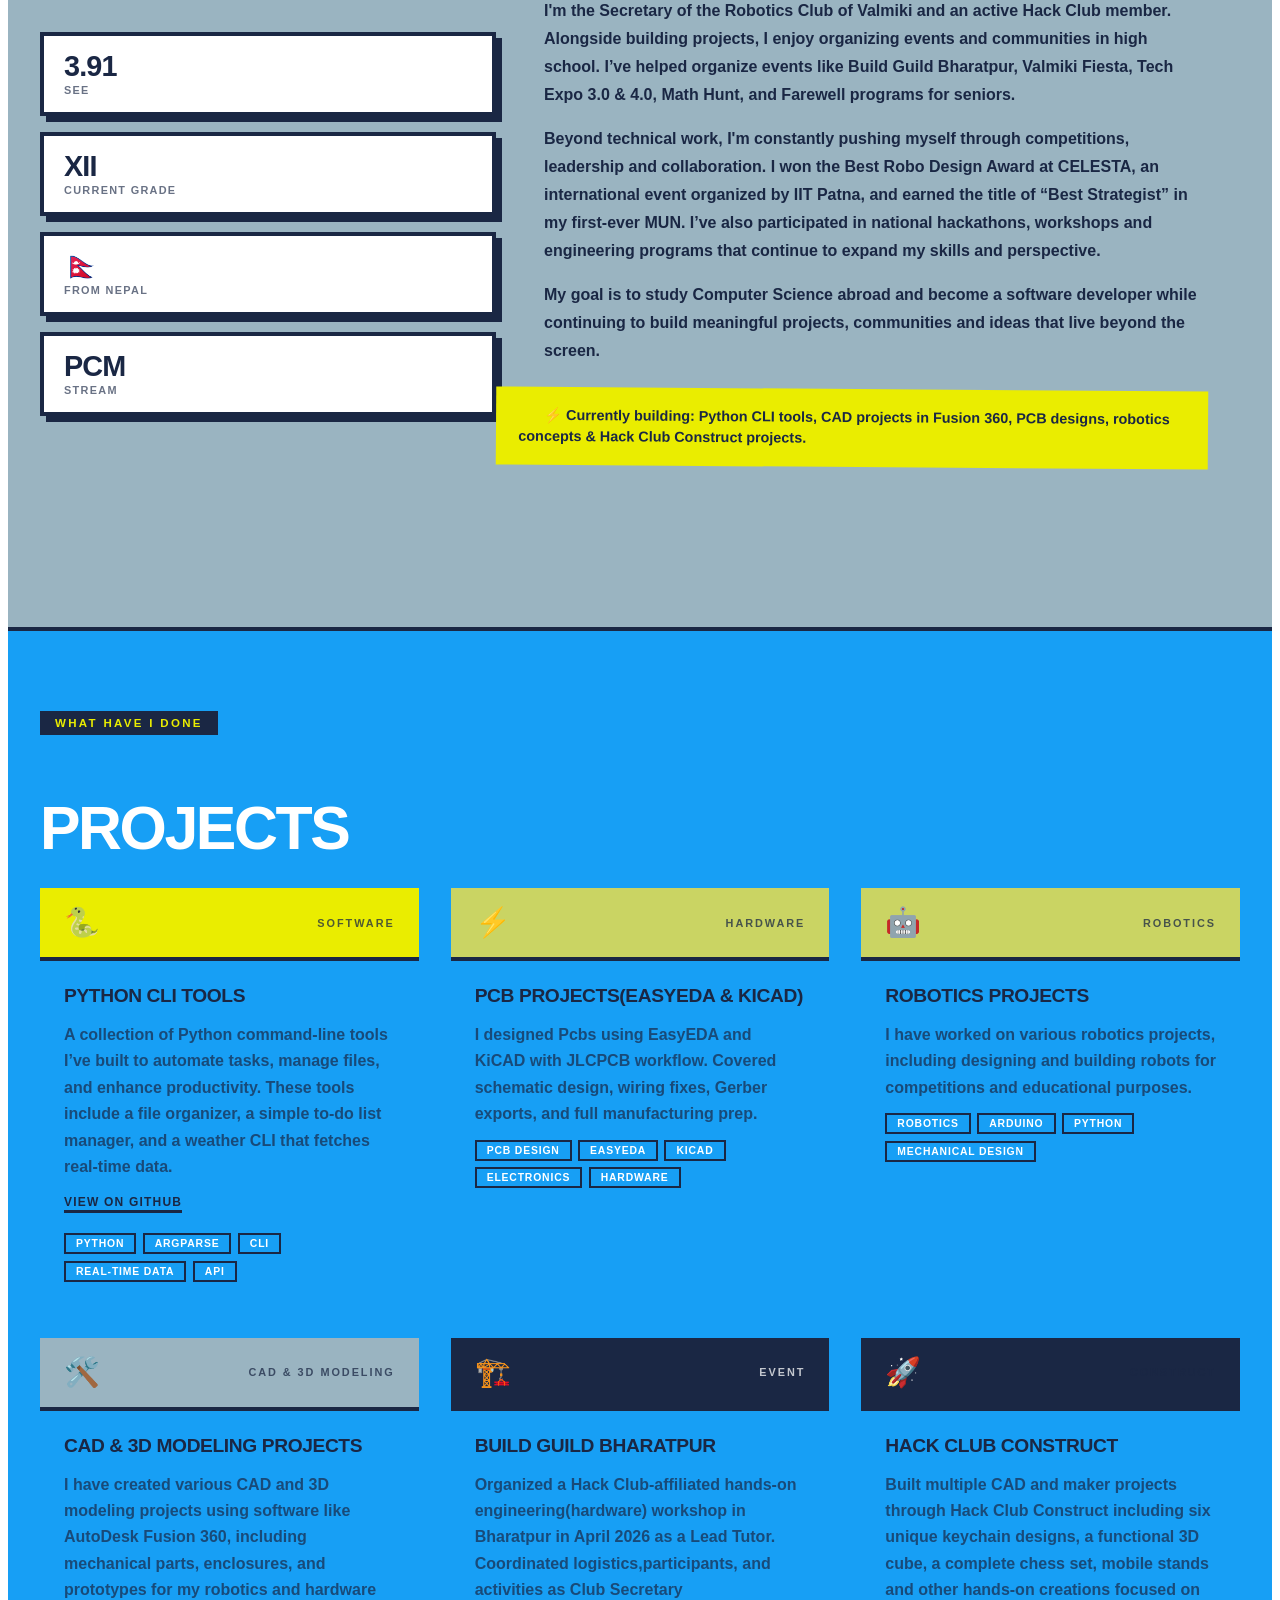
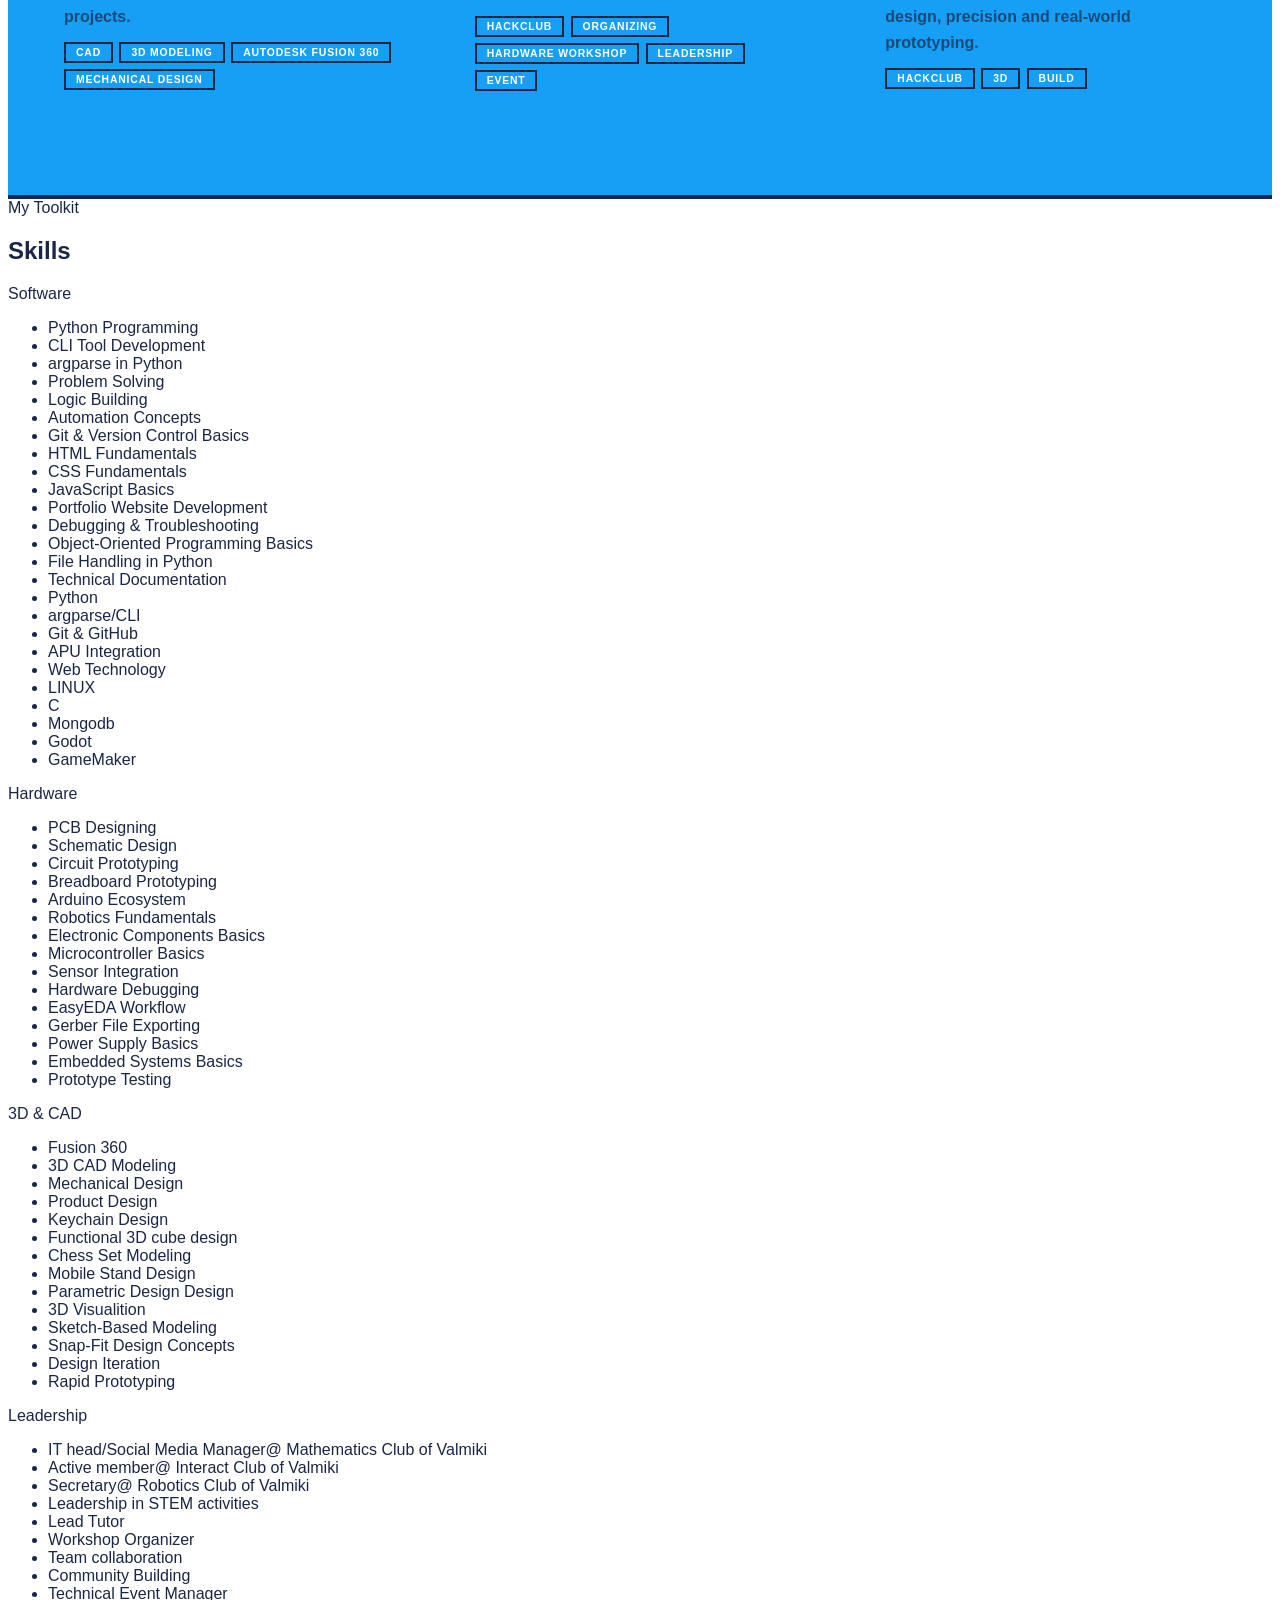
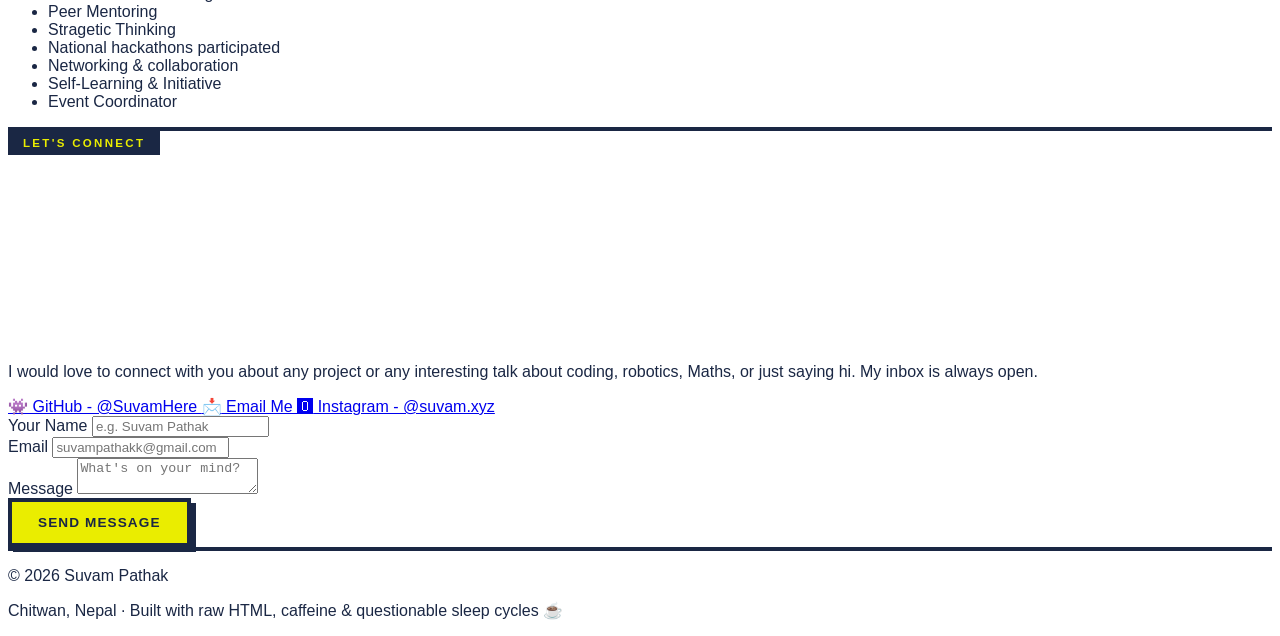
==== commit 58a901fa: "finished css of project part" ====
--- a/index.html
+++ b/index.html
@@ -281,7 +281,7 @@
   </div>
 
   <div class="project-card">
-    <div class="project-card-header yellow">
+    <div class="project-card-header black">
       <div class="project-icon">🚀</div>
       <div class="project-type">Construct</div>
     </div>
--- a/style.css
+++ b/style.css
@@ -240,7 +240,7 @@
     color: var(--ink);
     border: 4px solid var(--ink);
     padding: 13px 26px;
-    font-familt: 'Space Grotesk',sans-serif;
+    font-family: 'Space Grotesk',sans-serif;
     font-weight: 900;
     font-size: 0.85rem;
     text-transform: uppercase;
@@ -315,5 +315,347 @@
 }
 
 .hero-headline .solid {
-    
-}+    color: var(--accent);
+    display: block;
+}
+.hero-sub {
+    font-size: 1rem;
+    font-weight: 700;
+    line-height: 1.65;
+    color: var(--ink-on-bg);
+    max-width: 420px;
+    margin-bottom: 1.75rem;
+}
+
+.hero-ctas {display: flex; gap: 1rem; flex-wrap: wrap;}
+
+.hero-visual {
+    position:relative;
+    height: 420px;
+}
+
+.hero-bg {
+    position: absolute;
+    font-size: 11rem;
+    font-weight: 900;
+    font-family: 'Space Mono', monospace;
+    -webkit-text-stroke: 2px rgba(255,255,255,0.1);
+    color: transparent;
+    bottom: -1rem;
+    right: -1rem;
+    line-height: 1;
+    pointer-events: none;
+    z-index: 0;
+}
+
+.hero-card {
+    position: absolute;
+    border: 4px solid var(--ink);
+    padding: 0.9rem 1.1rem;
+    box-shadow: 7px 7px 0 var(--shadow);
+    z-index: 1;
+}
+.hero-card.c1, .hero.card.c1 {
+    top: 0; left:0; right: 60px;
+    transform: rotate(-2deg);
+    background: var(--teal); 
+}
+.hero-card.c2 {
+    top:90px; right: 0; left:40px;
+    transform:rotate(1.5deg);
+    background:var(--sage);
+}
+.hero-card.c3 {
+    top:200px; left:0; right: 70px;
+    transform: rotate(-1deg);
+    background: var(--lime);
+}
+.hero-card.c4 {
+    bottom: 0; right:0; left: 50px;
+    transform: rotate(1deg);
+    background:var(--accent);
+}
+
+.card-label {
+    font-size: 0.62rem;
+    font-weight:900;
+    text-transform:uppercase;
+    letter-spacing: 0.18em;
+    color:var(--navy);
+    line-height: 1.2;
+}
+
+.card-sub {
+    font-size:0.75rem;
+    font-weight:700;
+    color:var(--navy);
+    opacity: 0.75;
+    margin-top: 0.2rem;
+}
+.floating-badge {
+    position: absolute;
+    background: var(--accent);
+    color: var(--navy);
+    border: 4px solid var(--ink);
+    border-radius: 9999px;
+    padding: 7px 16px;
+    font-size:0.72rem;
+    text-transform:uppercase;
+    letter-spacing:0.12em;
+    box-shadow: 4px 4px 0 var(--shadow);
+    transform: rotate(12deg);
+    top: 50%;
+    left: 26%;
+    z-index: 10;
+}
+
+.marquee-section {
+    background: var(--ink);
+    border-bottom: 4px solid var(--ink);
+    height: 4px;
+}
+
+.marquee-track {
+    background: var(--ink);
+    display: flex;
+    animation: marquee 22s linear infinite;
+    white-space: nowrap;
+    overflow: hidden;
+    padding: 0.9rem 0;
+    border-bottom: 4px solid var(--ink);
+}
+
+.marquee-item {
+    font-weight: 900;
+    font-size: 0.9rem;
+    text-transform: uppercase;
+    letter-spacing: 0.15em;
+    padding: 0 2rem;
+    flex-shrink: 0;
+    color: var(--accent);
+}
+
+.marquee.dot {
+    color: var(--teal);
+    flex-shrink:0;
+    padding: 0 0.25rem;
+}
+
+@keyframes marquee {
+    0% { transform: translate(0); }
+    100% {transform: translateX(-50%);}
+}
+
+#about {
+    background: var(--bg-alt);
+    padding: 5rem 2rem;
+}
+
+#about > div.about-inner {
+    max-width: 1100px;
+    margin: 0 auto;
+    float: left;
+    width: 38%;
+    padding-right: 3rem;
+}
+
+#about > div:not(.about-inner) {
+    max-width: 1100px;
+    margin: 0 auto;
+    margin-left: 38%;
+    padding-top:5rem;
+    padding-bottom: 5rem;
+    padding-right: 2rem;
+}
+
+#about::after { content: ''; display: block; clear: both;
+}
+
+#about.section-tag {
+    background: var(--navy);
+    color: var(--accent);
+}
+
+#about.section-title {color:var(--navy); }
+[data-theme = "dark"].stat-box {background: var(--surface);}
+
+.stat-box {
+    background:var(--white);
+    border: 4px solid var(--ink);
+    padding: 1rem 1.25rem;
+    box-shadow: 6px 6px 0 var(--shadow);
+    margin-top: 1rem;
+}
+
+[data-theme="dark"].stat-box {background:var(--surface);}
+
+
+[stat-num],
+.stat-num {
+    font-size:1.8rem;
+    font-weight: 900;
+    line-height: 1;
+    letter-spacing: -0.03em;
+    color: var(--ink);
+}
+
+.stat-label {
+    font-size: 0.68rem;
+    font-weight: 700;
+    text-transform: uppercase;
+    letter-spacing: 0.12em;
+    color: var(--ink);
+    opacity: 0.65;
+    margin-top: 0.2rem;
+}
+
+.about-text {
+    font-size: 1rem;
+    font-weight:700;
+    line-height: 1.75;
+    color: var(--navy);
+}
+
+[data-theme="dark"].about-text {color: var(--text);}
+
+.about-text p + p { margin-top:1rem; }
+
+.highlight-box {
+    background: var(--accent);
+    border: 4px solid --navy;
+    padding: 1.1rem 1.4rem;
+    box-shadow: 7px 7px 0 --navy;
+    margin-top: 1.5rem;
+    transform: rotate(0.4deg);
+}
+
+[data-theme="dark"].highlight-box {
+    border-color: var(--ink);
+
+}
+
+.highlight-box p {
+    font-weight: 900;
+    font-size: 0.9rem;
+    line-height: 1.5;
+    color: var(--navy);
+    margin: 0;
+}
+
+#projects {
+    background: var(--bg);
+    padding: 5rem 2rem;
+}    
+
+.project-inner {
+    display: flex;
+    align-items: flex-end;
+    justify-content: space-between;
+    margin-bottom: 3rem;
+    flex-wrap: wrap;
+    gap: 1rem;
+}
+
+.projects-header .section-title {color:var(--ink-on-bg);}
+
+.project-grid {
+    display: grid;
+    grid-template-columns: repeat(auto-fill,minmax(300px,1fr));
+    gap: 2rem;
+}
+
+.project-card {
+    background: var(--surface);
+    border: 4px solid (--ink);
+    box-shadow: 10px 10px 0 (--shadow);
+    transition: transform 0.2s ease-out,box-shadow 0.2s ease-out;
+}
+
+.project-card:hover {
+    transform: translateY(-6px);
+    box-shadow: 14px 16px 0 var(--shadow);
+}
+
+.project-card-header {
+    border-bottom: 4px solid var(--ink);
+    padding: 1.25rem 1.5rem;
+    display: flex;
+    align-items: center;
+    justify-content: space-between;
+}
+
+.project-card-header.yellow {background: var(--accent);}
+.project-card-header.violet {background:var(--lime);}
+.project-card-header.red {background:var(--lime);}
+.project-card-header.blue {background:var(--sage);}
+.project-card-header.black {background: var(--navy);}
+
+.project-icon { font-size:1.8rem; line-height: 1;}
+
+.project-type {
+    font-size: 0.68rem;
+    font-weight: 900;
+    text-transform: uppercase;
+    letter-spacing: 0.18em;
+    color: var(--navy);
+    opacity: 0.74;
+}
+
+.project-card.header.black.project-type {color:var(--teal); opacity: 1;}
+
+.project-card-body {padding: 1.5rem;}
+
+.project-name {
+    font-size: 1.2rem;
+    font-weight: 900;
+    letter-spacing:-0.02em;
+    margin-bottom: 0.5rem;
+    line-height:1.1;
+    color: var(--text);
+    text-transform: uppercase;
+}
+
+.project-description,
+.project-desc {
+    font-size: 0,88rem;
+    font-weight: 700;
+    line-height: 1.65;
+    color: var(--text-muted);
+    margin-bottom: 0.75rem;
+}
+
+.project-link {
+    display: inline-block;
+    font-weight: 900;
+    font-size: 0.75rem;
+    text-transform: uppercase;
+    letter-spacing: 0.1em;
+    color: var(--text);
+    text-decoration: none;
+    border-bottom: 3px solid var(--ink);
+    padding-bottom: 1px;
+    margin-bottom: 0.75rem;
+    transition: color 0.1s ease-linear, border-color 0.1s ease-linear;
+}    
+.project-link:hover {color: var(--accent); border-color: var(--accent);}
+
+.project-tags {
+    display: flex;
+    flex-wrap: wrap;
+    gap: 0.4rem;
+    margin-top: 0.5rem;
+}
+
+.tag { 
+    background:var(--bg);
+    border: 2px solid var(--ink);
+    padding: 3px 10px;
+    font-size: 0.65rem;
+    font-weight: 900;
+    text-transform: uppercase;
+    letter-spacing: 0.08em;
+    color: var(--ink-on-bg);
+}
+
+[data-theme="dark"] .tag {color:var(--text); border-color:rgba(232,244,253,0.3);}
+
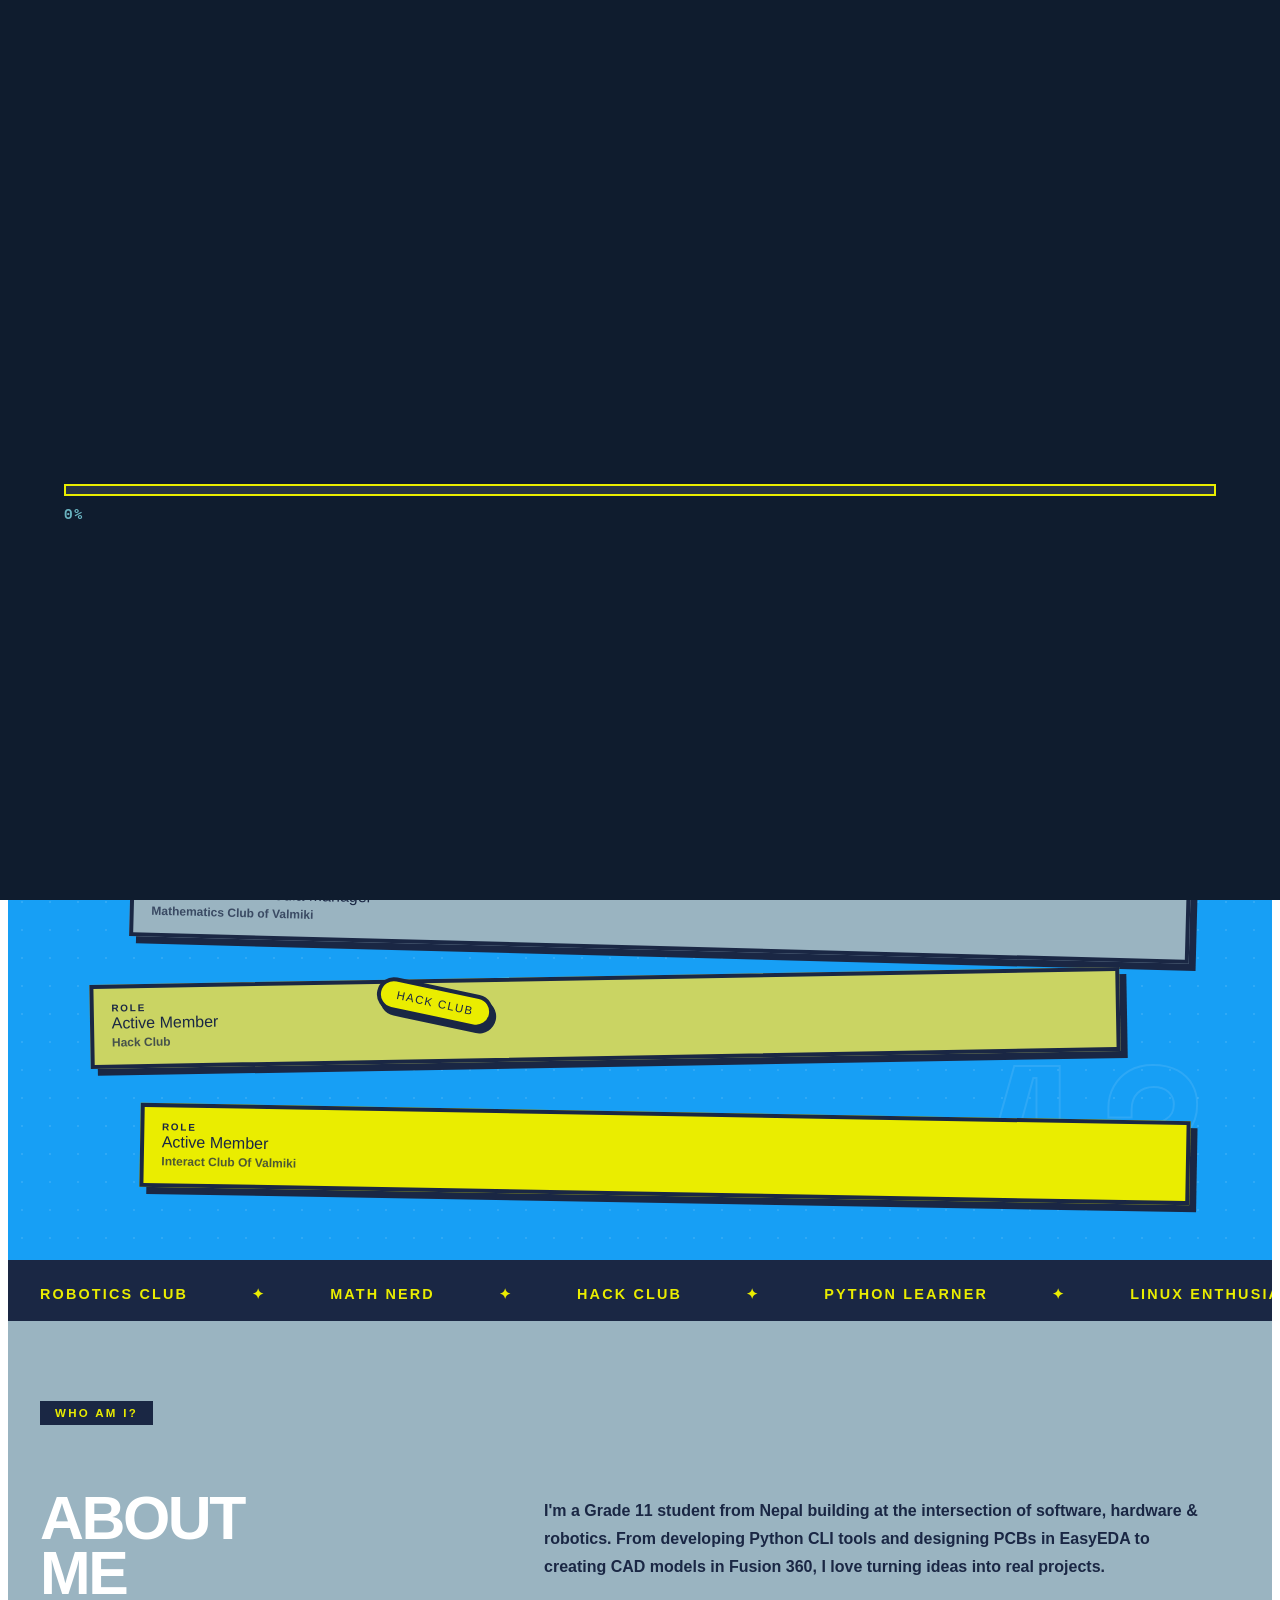
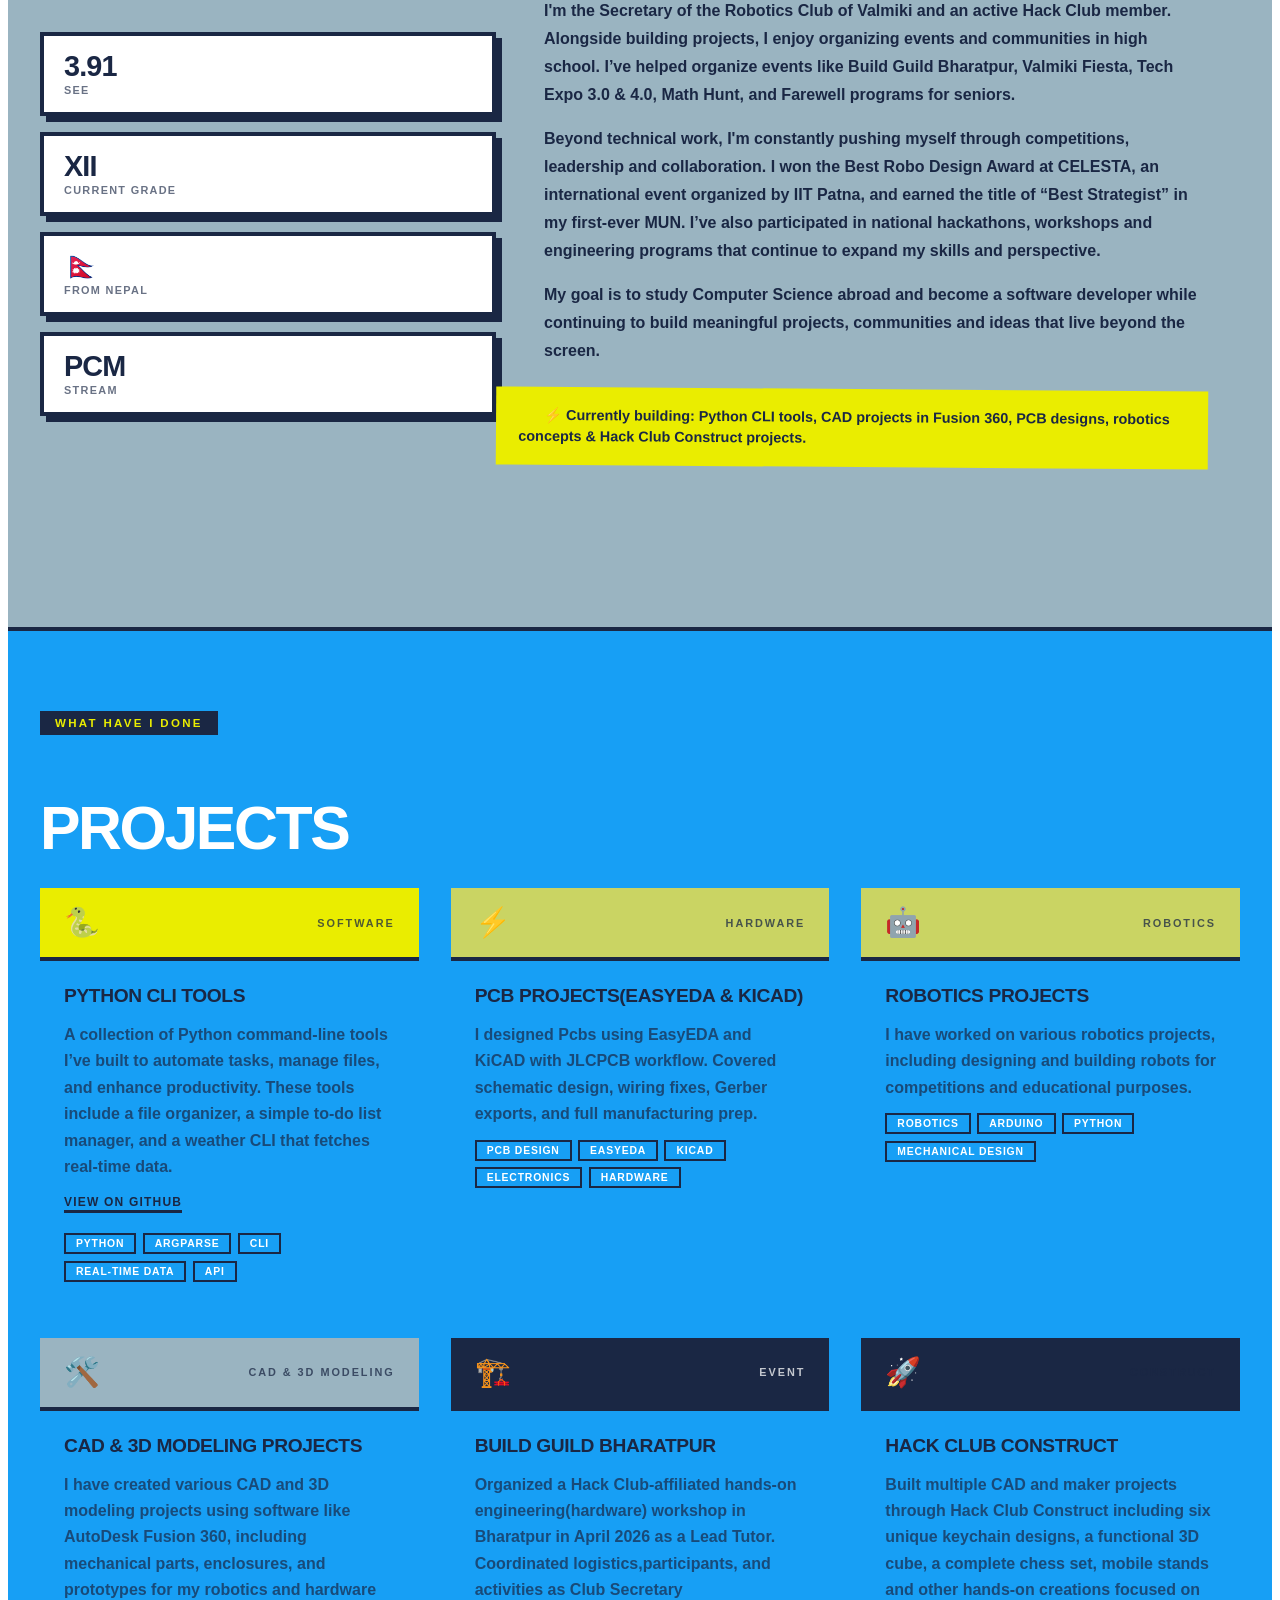
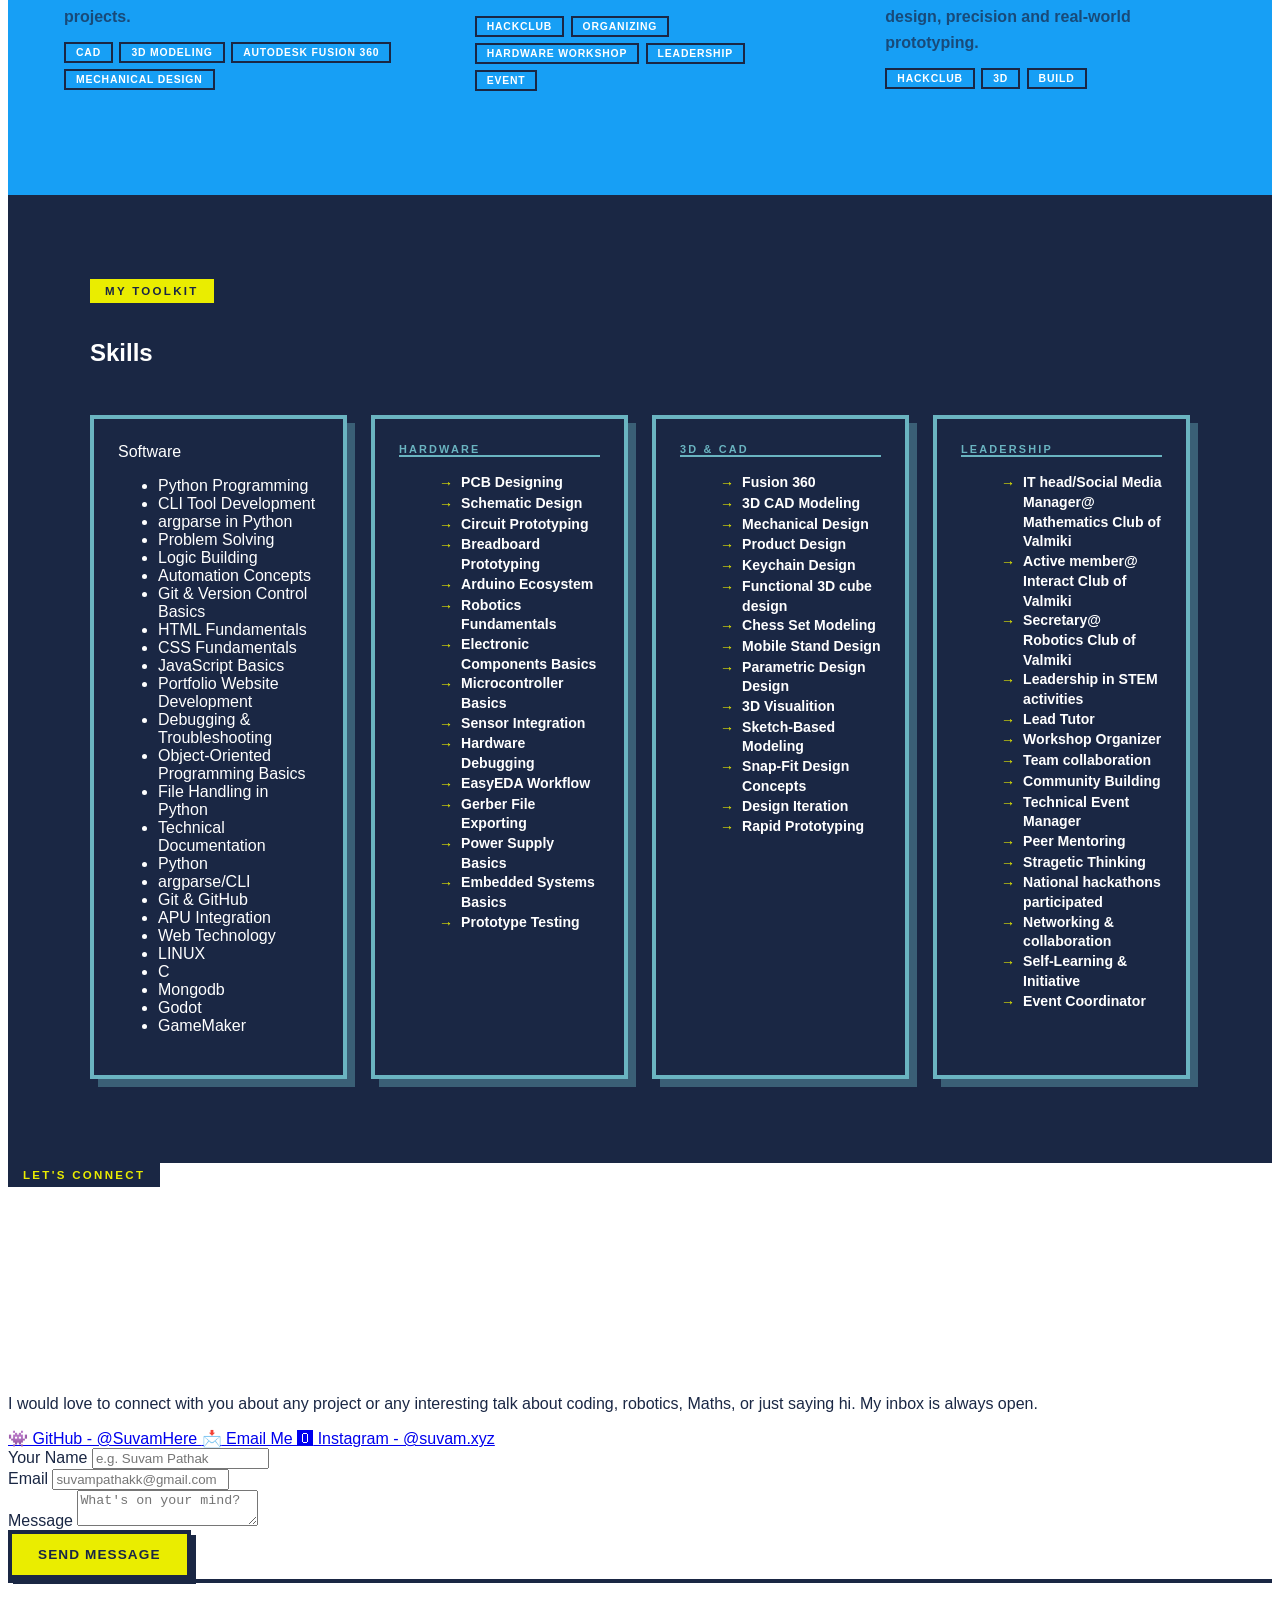
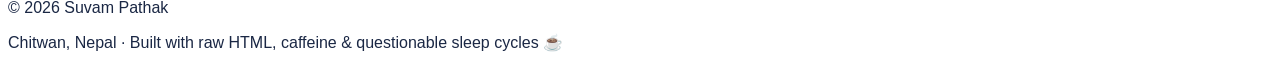
==== commit ac6f01bb: "Finished the css part of skills section also corrected the class names of skills section in html" ====
--- a/index.html
+++ b/index.html
@@ -339,9 +339,9 @@
         </ul>
       </div>
 
-      <div class="skill-category">
-        <div class="skill-cat-title">Hardware</div>
-        <ul class="skill-list">
+      <div class="skills-category">
+        <div class="skills-cat-title">Hardware</div>
+        <ul class="skills-list">
           <li>PCB Designing</li>
           <li>Schematic Design</li>
           <li>Circuit Prototyping</li>
@@ -359,9 +359,9 @@
           <li>Prototype Testing</li>
         </ul>  
       </div>
-      <div class="skill-category">
-        <div class="skill-cat-title">3D & CAD</div>
-        <ul class="skill-list">
+      <div class="skills-category">
+        <div class="skills-cat-title">3D & CAD</div>
+        <ul class="skills-list">
           <li>Fusion 360</li>
           <li>3D CAD Modeling</li>
           <li>Mechanical Design</li>
@@ -378,9 +378,9 @@
           <li>Rapid Prototyping</li>
        </ul>
       </div>
-      <div class="skill-category">
-        <div class="skill-cat-title">Leadership</div>
-        <ul class="skill-list">
+      <div class="skills-category">
+        <div class="skills-cat-title">Leadership</div>
+        <ul class="skills-list">
           <li>IT head/Social Media Manager@ Mathematics Club of Valmiki</li>
           <li>Active member@ Interact Club of Valmiki</li>
           <li>Secretary@ Robotics Club of Valmiki</li>
--- a/style.css
+++ b/style.css
@@ -659,3 +659,94 @@
 
 [data-theme="dark"] .tag {color:var(--text); border-color:rgba(232,244,253,0.3);}
 
+
+#skills {
+    background: var(--ink);
+    color: var(--white);
+    padding: 5rem 2rem;
+}
+
+[data-theme="dark"] skills {background:var(--bg-alt2);}
+
+.skills-inner {
+    max-width: 1100px;
+    margin: 0 auto;
+}
+
+.skills-section-tag {
+    display: inline-block; 
+    background: var(--accent);
+    color: var(--navy);
+    border: 3px solid var(--accent);
+    padding: 3px 12px;
+    font-weight: 900;
+    font-size: 0.72rem;
+    text-transform: uppercase;
+    letter-spacing: 0.2em;
+    margin-bottom:1rem;
+}
+
+.skills-title,
+.section-title {color: var(--white);}
+[data-theme="dark"].skills-title,
+[data-them="dark"].section-title {color:var(--text);}
+
+.skills-grid {
+    display: grid;
+    grid-template-columns: repeat(auto-fill,minmax(230px,1fr));
+    gap: 1.5rem;
+    margin-top:3rem;
+}
+
+.skills-category,
+.skills-category {
+    border: 4px solid var(--teal);
+    padding: 1.5rem;
+    box-shadow: 8px 8px 0 rgba(106,180,193,0.4);
+    transition: transform 0.2s ease-out;
+}
+
+[data-theme="dark"].skills-category,
+[data-theme="dark"].skills-category {
+    border-color: rgba(106,180,193,0.5);
+    box-shadow: 8px 8px 0 rgba(0,0,0,0.4);
+}
+
+.skills-category:hover,
+.skills-category:hover {transform:translateY(-4px);}
+
+.skills-cat-title {
+    font-size:0.68rem;
+    font-weight: 900;
+    text-transform: uppercase;
+    letter-spacing:0.2em;
+    margin-bottom:0.5rem;
+    border-bottom: 2px solid var(--teal);
+    color: var(--teal);
+}
+l
+.skills-list {
+    list-style: none;
+    display: flex;
+    flex-direction: column;
+    gap:0.45rem;
+}
+.skills-list li {
+    font-size:0.88rem;
+    font-weight: 700;
+    display: flex;
+    align-items: flex-start;
+    gap: 0.5rem;
+    color: var(--white);
+    line-height:1.4;
+}
+
+[data-theme="dark"].skills-list li {color: var(--text);}
+
+.skills-list li:before {
+    content: '→';
+    color: var(--accent);
+    font-weight: 90;
+    flex-shrink: 0;
+    margin-top: 1px;
+}
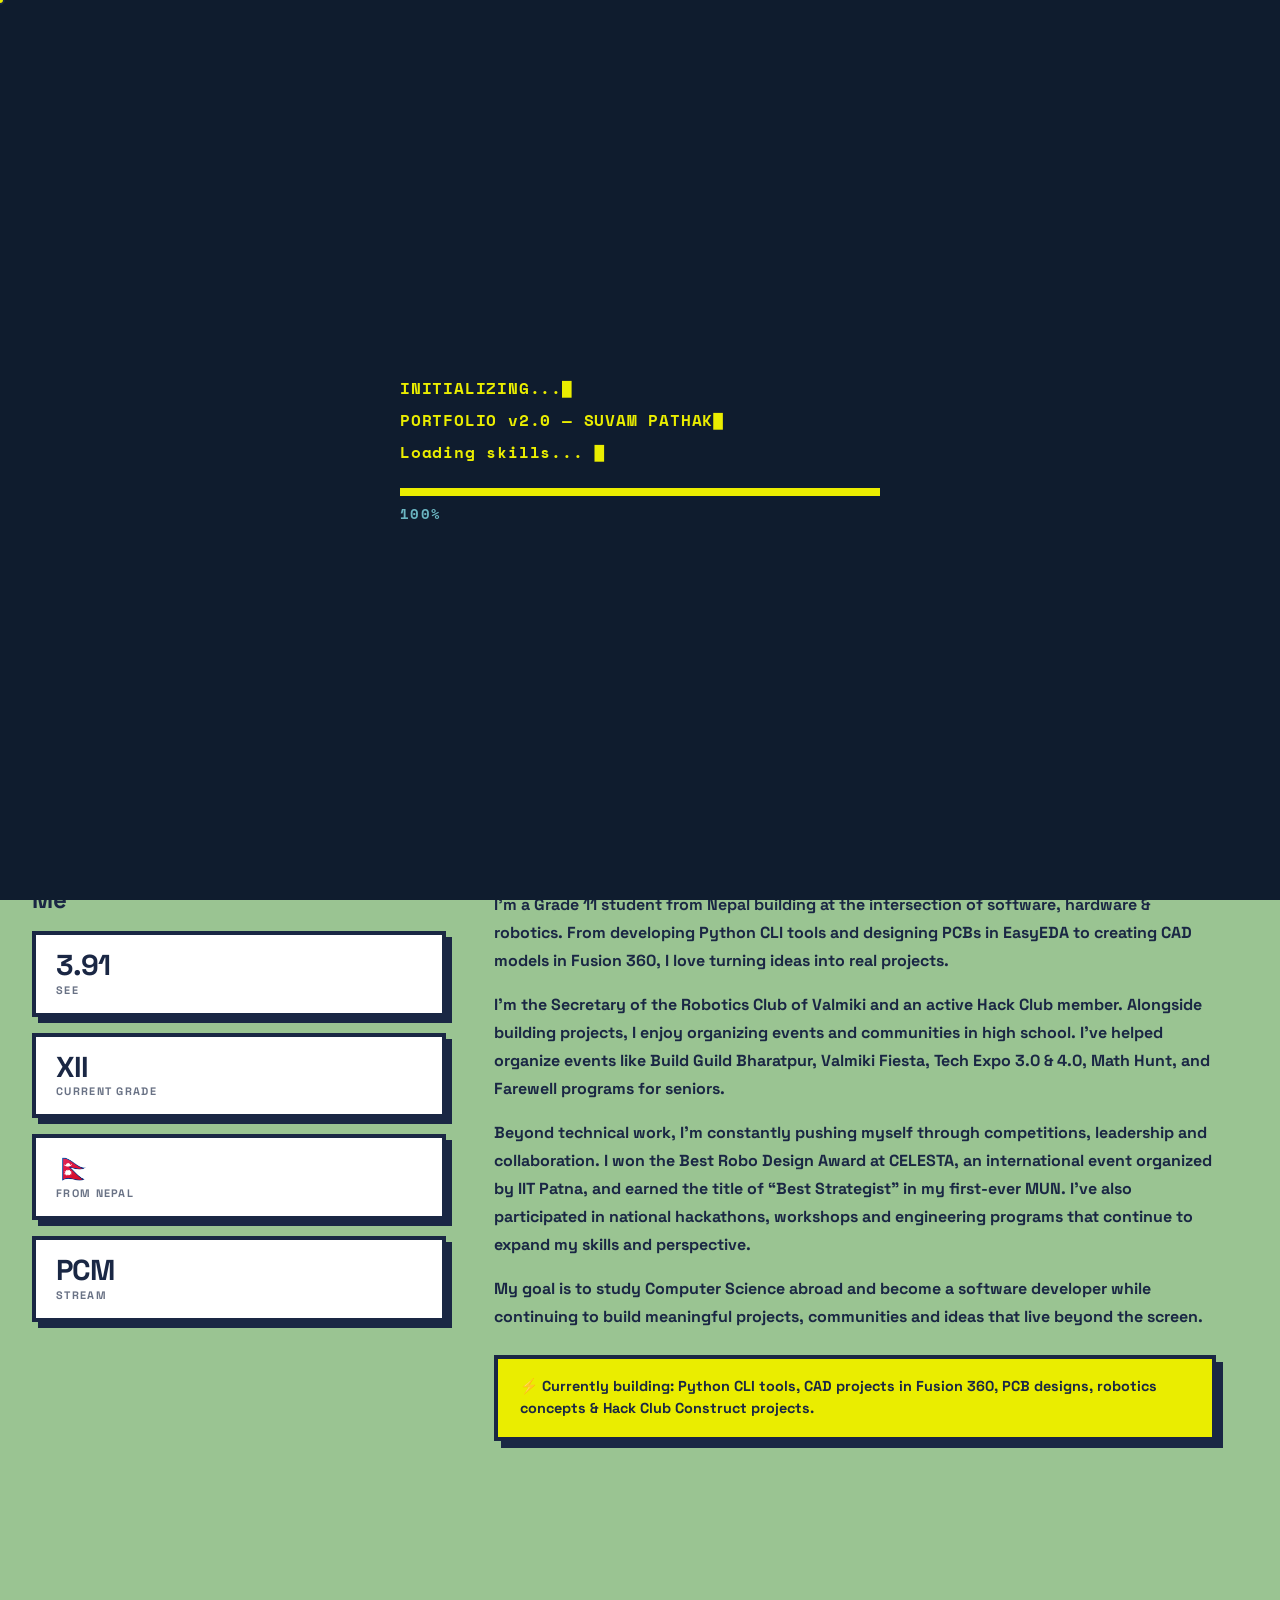
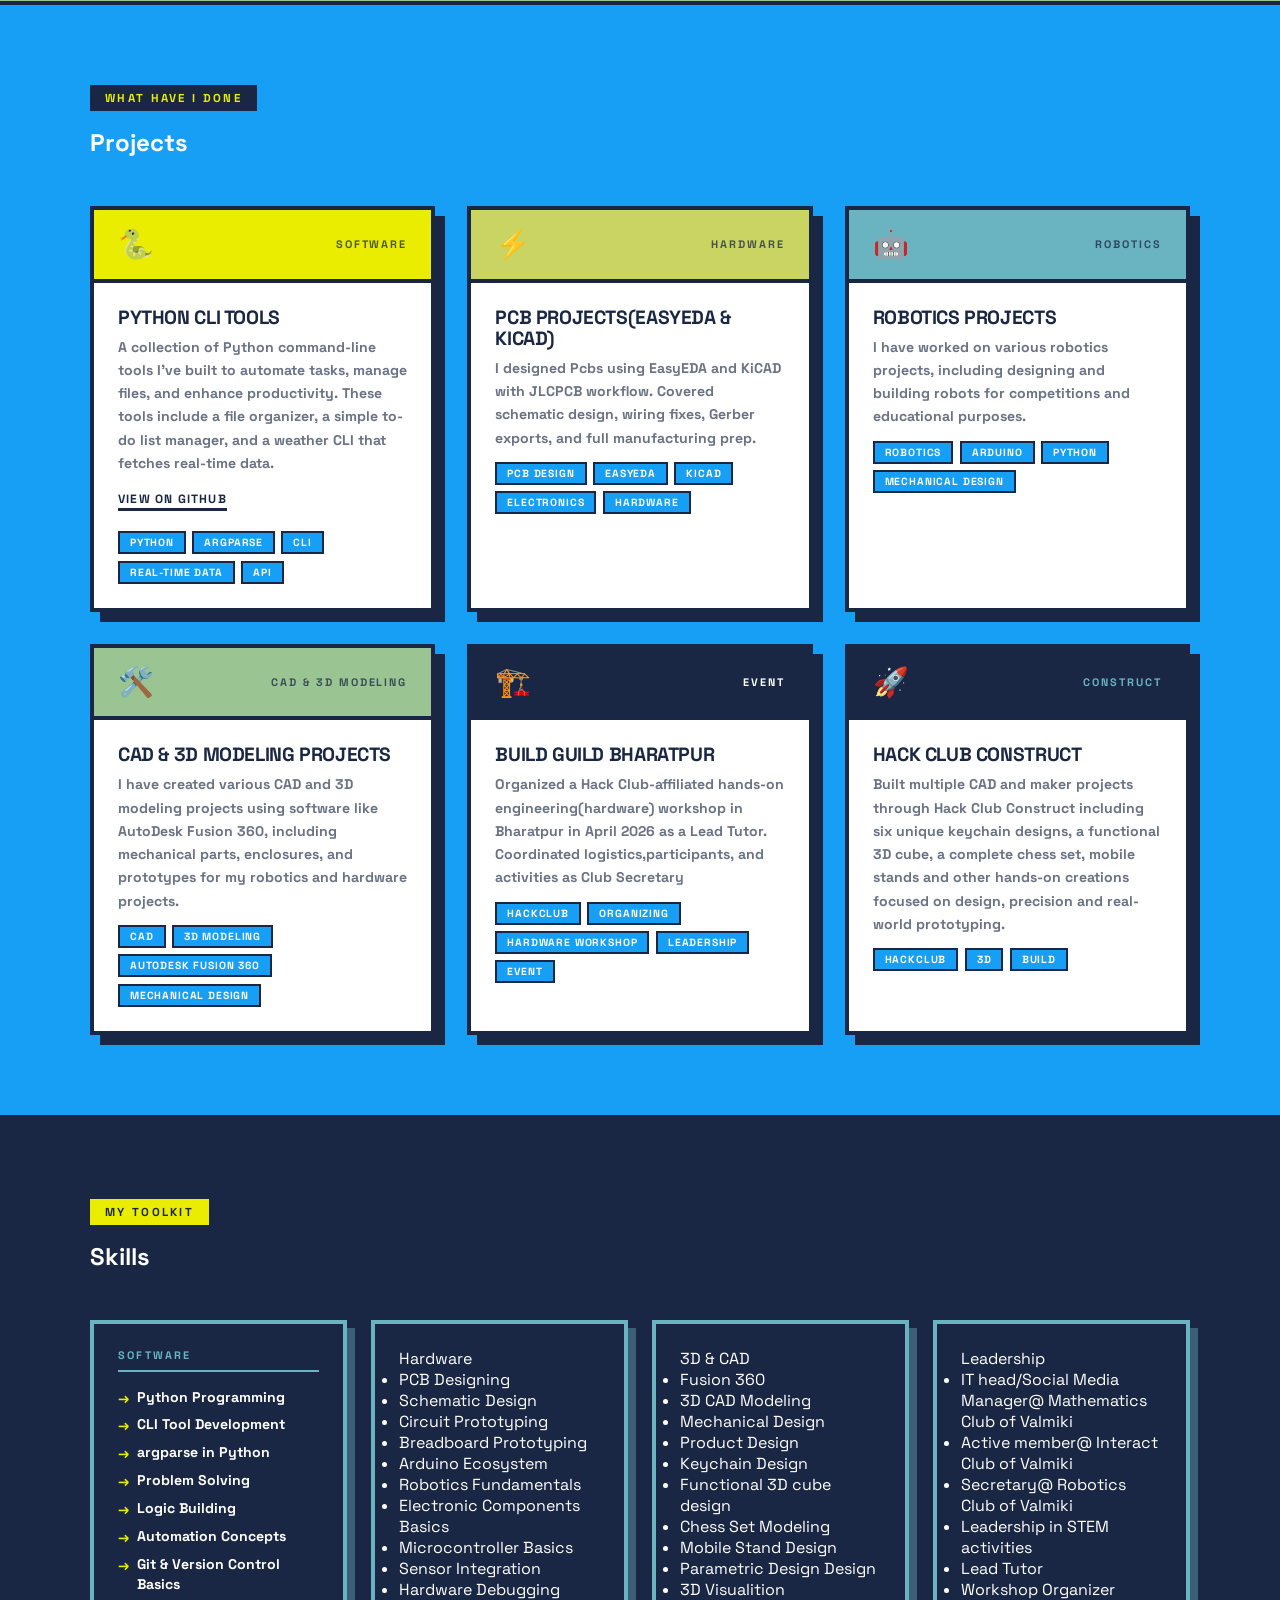
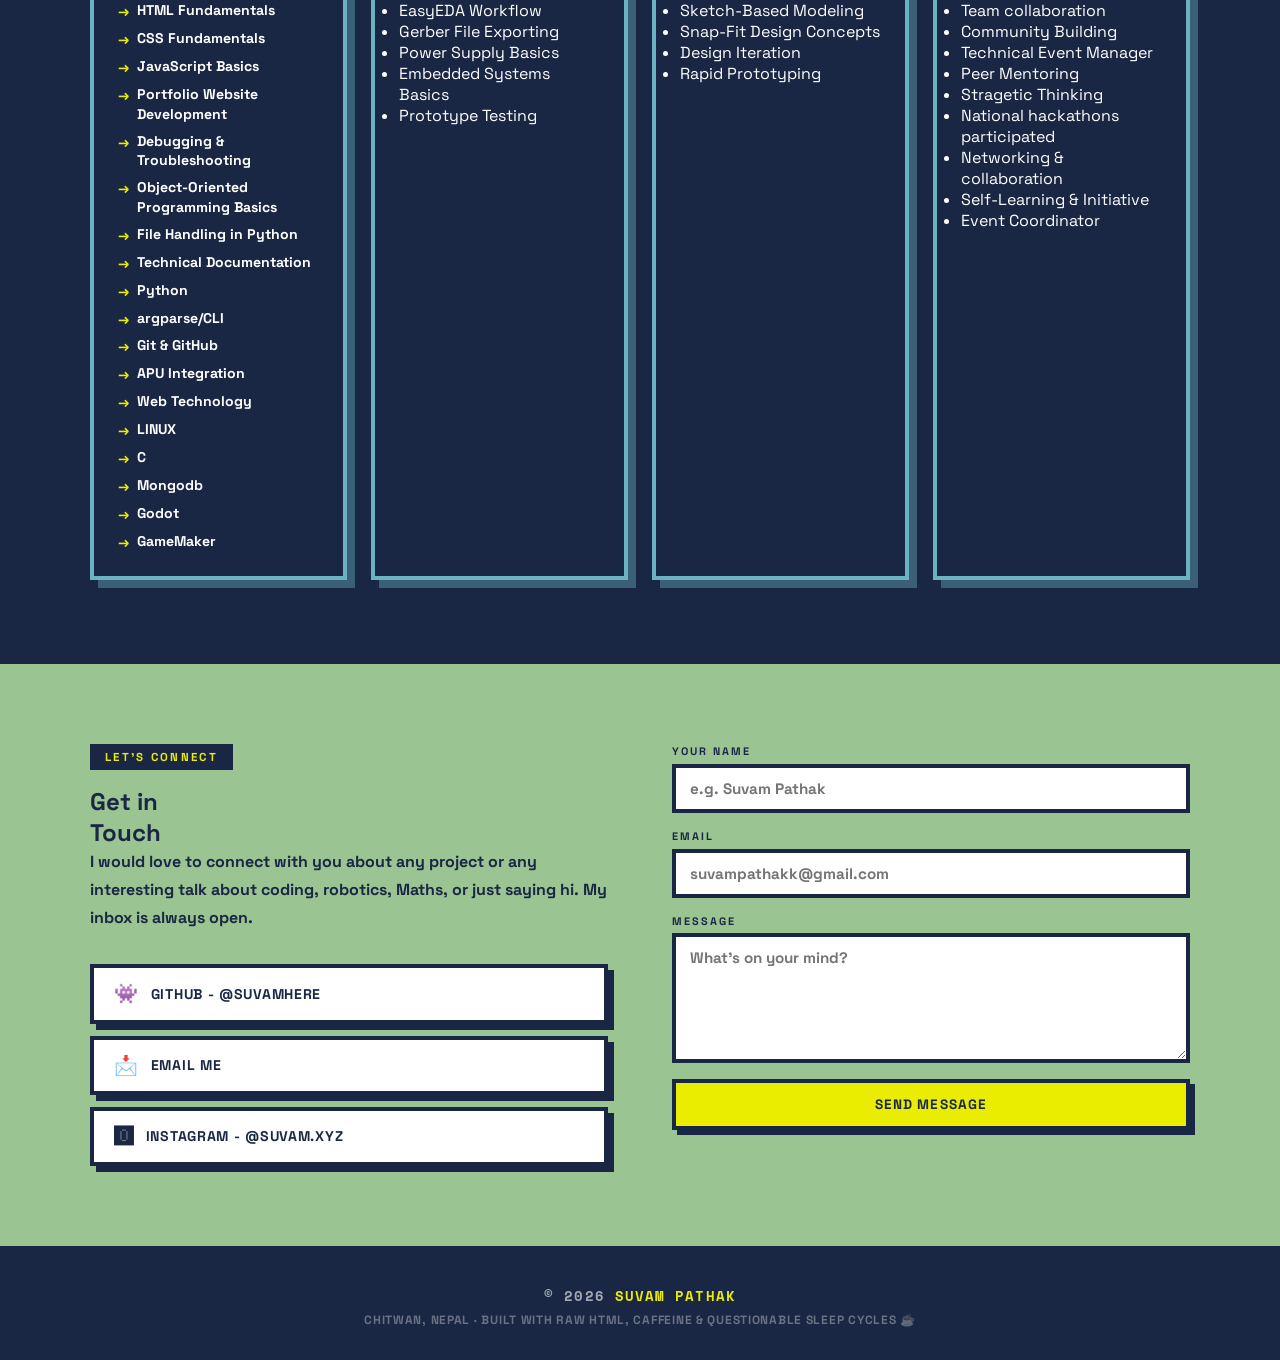
==== commit 0055407a: "corrected the hero card glitch, fixed through css" ====
--- a/index.html
+++ b/index.html
@@ -41,10 +41,10 @@
       <div class="hero-grid-bg"></div>
     <div class="hero-inner">
       <div class="hero-left">
-        <div class="hero-tag">// INITIALIZING PROFILE</div>
+        <div class="hero-tag">Welcome to the Profile</div>
         <h1 class="hero-headline">
-          <span class="stroke">BUILDING</span>
-          <span class="solid">LOUD</span>
+          <span class="stroke">LEARNING</span>
+          <span class="solid">crazy</span>
           <span class="stroke">THINGS.</span>
         </h1>
         <p class="hero-sub">
@@ -86,7 +86,11 @@
           <div class="card-sub">Interact Club Of Valmiki</div>
         </div>
 
-        <div class="floating-badge">Hack Club</div>
+        <div class="floating-badge badge-1">Hack Club</div>
+        <div class="floating-badge badge-2">Robotics Club Of Valmiki</div>
+        <div class="floating-badge badge-3">Mathematics Club Of Valmiki</div>
+        
+        
         </div>
       </div>
     </section>
@@ -117,7 +121,7 @@
       <span class="marquee-item">Open Source Enthusiast</span>
       <span class="marquee-item marquee-dot">✦</span>
 
-       <span class="marquee-item">Robotics Club</span>
+      <span class="marquee-item">Robotics Club</span>
       <span class="marquee-item marquee-dot">✦</span>
       <span class="marquee-item">Math Nerd</span>
       <span class="marquee-item marquee-dot">✦</span>
@@ -139,6 +143,8 @@
       <span class="marquee-item marquee-dot">✦</span>
       <span class="marquee-item">Open Source Enthusiast</span>
       <span class="marquee-item marquee-dot">✦</span>
+
+      
     </div>
 
     <section id="about">
--- a/style.css
+++ b/style.css
@@ -1,752 +1,992 @@
-:root{
-    --blue: #179ff5;
-    --yellow: #eaed00;
-    --navy: #1a2744;
-    --sage: #9ab4c1;
-    --teal: #6AB4C1;
-    --lime: #cad463;
-    --white: #ffffff;
-    --black: #000000;
-
-    --bg:var(--blue);
-    --bg-alt:var(--sage);
-    --bg-alt2:var(--teal)
-    --surface:var(--white);
-    --ink:var(--navy);
-    --ink-on-bg:var(--white);
-    --accent:var(--yellow);
-    --accent-dim:var(--yellow);
-    --shadow:var(--navy);
-    --text:var(--navy);
-    --text-muted: rgba(26, 39, 68, 0.7);
-}
+
+*, *::before, *::after { box-sizing: border-box; margin: 0; padding: 0; }
+
+
+:root {
+  --blue:    #179FF5;
+  --yellow:  #EAED00;
+  --navy:    #1A2744;
+  --sage:    #9AC492;
+  --teal:    #6AB4C1;
+  --lime:    #CAD463;
+  --white:   #FFFFFF;
+
+  --bg:         var(--blue);
+  --bg-alt:     var(--sage);
+  --bg-alt2:    var(--teal);
+  --surface:    var(--white);
+  --ink:        var(--navy);
+  --ink-on-bg:  var(--white);
+  --accent:     var(--yellow);
+  --accent-dim: #d4d700;
+  --shadow:     var(--navy);
+  --text:       var(--navy);
+  --text-muted: rgba(26, 39, 68, 0.65);
+}
+
 
 [data-theme="dark"] {
-    --bg: #0f1c2e;
-    --bg-alt: #162235;
-    --bg-alt2: #1a2744;
-    --surface: #1e2e47;
-    --ink: #e8f4fd;
-    --ink-on-bg: #e8f4fd;
-    --accent: #eaed00;
-    --accent-dim: #d4d700;
-    --shadow: rgba(0,0,0,0.8);
-    --text: #e8f4fd;
-    --text-muted: rgba(232,244,253,0.6)
-}
-
-html {scroll-behavior: smooth;}
+  --bg:         #0F1C2E;
+  --bg-alt:     #162235;
+  --bg-alt2:    #1A2744;
+  --surface:    #1E2E47;
+  --ink:        #E8F4FD;
+  --ink-on-bg:  #E8F4FD;
+  --accent:     #EAED00;
+  --accent-dim: #d4d700;
+  --shadow:     rgba(0, 0, 0, 0.8);
+  --text:       #E8F4FD;
+  --text-muted: rgba(232, 244, 253, 0.55);
+}
+
+
+html { scroll-behavior: smooth; }
 
 body {
-    font-family: 'Space Grostek', sans-serif;
-    background: vard(--bg);
-    color: var(--text);
-    overflow-x:hidden;
-    transition: background 0.3s ease, color 0.3s ease;
-}
-
-strong{font-weight: 900;}
-
-
-#boot-screen{
-    position: fixed;
-    inset: 0;
-    background: #0f1c2e;
-    z-index: 9999;
-    display: flex;
-    align-items: center;
-    justify-content: center;
-    transition: opacity 0.5s ease;
-
+  font-family: 'Space Grotesk', sans-serif;
+  background: var(--bg);
+  color: var(--text);
+  overflow-x: hidden;
+  transition: background 0.3s ease, color 0.3s ease;
+}
+
+strong { font-weight: 900; }
+
+
+#boot-screen {
+  position: fixed;
+  inset: 0;
+  background: #0F1C2E;
+  z-index: 9999;
+  display: flex;
+  align-items: center;
+  justify-content: center;
+  transition: opacity 0.5s ease;
 }
 
 #boot-screen.hide {
-    opacity: 0;
-    pointer-events: none;
+  opacity: 0;
+  pointer-events: none;
 }
 
 .boot-inner {
-    font-family: 'Space Mono', monospace;
-    color: var(--yellow);
-    max-width: 480 px;
-    width: 90%;
+  font-family: 'Space Mono', monospace;
+  color: var(--yellow);
+  max-width: 480px;
+  width: 90%;
 }
 
 .boot-line {
-    font-size: 1rem;
-    font-weight:700;
-    min-height: 1.4em;
-    margin-bottom: 0.5rem;
-    letter-spacing: 0.05em;
+  font-size: 1rem;
+  font-weight: 700;
+  min-height: 1.4em;
+  margin-bottom: 0.5rem;
+  letter-spacing: 0.05em;
 }
 
 .boot-line::after {
-    content: var(--blue);
-    animation: blink 0.7s step-end infinite;
-}
-
-@keyframes blink{0%,100%{opacity:1;}50%{opacity:0;}}
-.boot-bar-wrap{
-    margin-top: 1.5rem;
-    height: 8px;
-    background: rgba(255,255,255,0.1);
-    border: 2px solid var(--yellow);
-}
-.boot-bar{
-    height: 100%;
-    background: var(--yellow);
-    width: 0%;
-    transition: width 0.1s linear;
-} 
+  content: '█';
+  animation: blink 0.7s step-end infinite;
+}
+
+@keyframes blink { 0%,100% { opacity:1 } 50% { opacity:0 } }
+
+.boot-bar-wrap {
+  margin-top: 1.5rem;
+  height: 8px;
+  background: rgba(255,255,255,0.1);
+  border: 2px solid var(--yellow);
+}
+
+.boot-bar {
+  height: 100%;
+  background: var(--yellow);
+  width: 0%;
+  transition: width 0.1s linear;
+}
 
 .boot-pct {
-    font-family: 'Space Mono', monospace;
-    font-size: 0.85rem;
-    font-weight: 700;
-    color: var(--teal);
-    margin-top: 0.5rem;
-    letter-spacing: 0.1em;
-}
-
-nav{
-    border-bottom: 4px solid var(--ink);
-    background: var(--bg);
-    position: sticky;
-    top:0;
-    z-index: 100;
-    display: flex;
-    align-items: center;
-    justify-content: 0.2rem;
-    height:64px;
-    transition: background 0.3s ease, border-color 0.3s ease;
-}
-
-.nav-logo{
-    background: var(--accent);
-    border: 4px solid var(--ink);
-    font-family: 'Space Mono', monospace;
-    font-weight: 700;
-    font-size: 1.1rem;
-    color: var(--navy);
-    box-shadow: 4px 4px 0 var(--shadow);
-    letter-spacing: -0.02em;
+  font-family: 'Space Mono', monospace;
+  font-size: 0.85rem;
+  font-weight: 700;
+  color: var(--teal);
+  margin-top: 0.5rem;
+  letter-spacing: 0.1em;
+}
+
+
+nav {
+  border-bottom: 4px solid var(--ink);
+  background: var(--bg);
+  position: sticky;
+  top: 0;
+  z-index: 100;
+  display: flex;
+  align-items: center;
+  justify-content: space-between;
+  padding: 0 2rem;
+  height: 64px;
+  transition: background 0.3s ease, border-color 0.3s ease;
+}
+
+.nav-logo {
+  background: var(--accent);
+  border: 4px solid var(--ink);
+  padding: 4px 14px;
+  font-family: 'Space Mono', monospace;
+  font-weight: 700;
+  font-size: 1rem;
+  color: var(--navy);
+  box-shadow: 4px 4px 0 var(--shadow);
+  letter-spacing: -0.02em;
+  text-transform: uppercase;
 }
 
 .nav-right {
-    display: flex;
-    align-items: center;
-    gap: 0.5rem;
+  display: flex;
+  align-items: center;
+  gap: 0.5rem;
+}
+
+.nav-links {
+  display: flex;
+  gap: 0.25rem;
+  list-style: none;
 }
 
 .nav-links a {
-    text-decoration:none;
-    color: var(--ink-on-bg);
-    font-weight: 700;
-    font-size: 0.85 rem;
-    padding: 6px 12px;
-    border: 2px solid transparent;
-    transition: all 0.1s ease-linear;
+  text-decoration: none;
+  color: var(--ink-on-bg);
+  font-weight: 700;
+  font-size: 0.85rem;
+  text-transform: uppercase;
+  letter-spacing: 0.1em;
+  padding: 6px 12px;
+  border: 2px solid transparent;
+  transition: all 0.1s ease-linear;
 }
 
 .nav-links a:hover,
 .nav-links a.active {
-    background: var(--accent);
-    border-color: var(--ink);
-    box-shadow: 3px 3px 0 var(--shadow);
-    color: var(--navy);
+  background: var(--accent);
+  border-color: var(--ink);
+  box-shadow: 3px 3px 0 var(--shadow);
+  color: var(--navy);
 }
 
 .theme-toggle {
-    background: var(--surface);
-    border: 3px solid var(--ink);
-    width: 40px;
-    height: 40px;
-    cursor: pointer;
-    box-shadow: 3px 3px 0 var(--shadow);
-    display: flex;
-    align-items: center;
-    justify-content: center;
-    transition: all 0.1s ease-linear;
-    font-family: 'Space Grotesk',sanns-serif;
+  background: var(--surface);
+  border: 3px solid var(--ink);
+  width: 40px;
+  height: 40px;
+  cursor: pointer;
+  box-shadow: 3px 3px 0 var(--shadow);
+  display: flex;
+  align-items: center;
+  justify-content: center;
+  transition: all 0.1s ease-linear;
+  font-family: 'Space Grotesk', sans-serif;
 }
 
 .theme-toggle:hover {
-    background: var(--accent);
-    transform: translate(-1px,-1px);
-    box-shadow: 4px 4px 0 var(--shadow);
+  background: var(--accent);
+  transform: translate(-1px, -1px);
+  box-shadow: 4px 4px 0 var(--shadow);
 }
 
 .theme-toggle:active {
-    transform: translate(2px,2px);
-    box-shadow:none;
-}
-
-.theme.icon {
-    font-size: 1.1rem;
-    color:var(--ink);
-    line-height: 1;
-}
-
-section{
-    border-bottom: 4px solid var(--ink);
-    transition: background 0.3s ease, border-color 0.3s ease;
-}
+  transform: translate(2px, 2px);
+  box-shadow: none;
+}
+
+.theme-icon {
+  font-size: 1.1rem;
+  line-height: 1;
+}
+
+
+section {
+  border-bottom: 4px solid var(--ink);
+  transition: background 0.3s ease;
+}
+
 
 .section-tag {
-    display: inline-block;
-    background: var(--ink);
-    color: var(--accent);
-    border: 3px solid var(--ink);
-    padding: 3px 12px;
-    font-weight: 900;
-    font-size: 0.72rem;
-    text-transform: uppercase;
-    letter-spacing: 0.2em;
-    margin-bottom: 1rem;
-}
-
+  display: inline-block;
+  background: var(--ink);
+  color: var(--accent);
+  border: 3px solid var(--ink);
+  padding: 3px 12px;
+  font-weight: 900;
+  font-size: 0.72rem;
+  text-transform: uppercase;
+  letter-spacing: 0.2em;
+  margin-bottom: 1rem;
+}
+
+ection-title + typo variant section-ttile */
 .section-title,
-.section-title {
-    font-size: clamp(2.2rem,5vw,3.8rem);
-    font-weight: 900;
-    letter-spacing: -0.04em;
-    text-transform: uppercase;
-    line-height: 0.9;
-    margin-bottom: 2rem;
-    color: var(--ink-on-bg);
-
-}
+.section-ttile {
+  font-size: clamp(2.2rem, 5vw, 3.8rem);
+  font-weight: 900;
+  letter-spacing: -0.04em;
+  text-transform: uppercase;
+  line-height: 0.9;
+  margin-bottom: 2rem;
+  color: var(--ink-on-bg);
+}
+
 
 .btn-primary {
-    background: var(--accent);
-    color: var(--navy);
-    border: 4px solid var(--ink);
-    padding: 13px 26px;
-    font-weight: 900;
-    font-size: 0.85rem;
-    text-transform: uppercase;
-    letter-spacing: 0.08em;
-    cursor: pointee;
-    box-shadow: 5px 5px 0 var(--shadow);
-    transition: all 0.1s ease-linear;
-    text-decoration:none;
-    display: inline-block;
-}
-.btn-primary:hover {background: var(--accent-dim); }
-.btn-primary:active {transform: translate(3px,3px);box-shadow:none; }
+  background: var(--accent);
+  color: var(--navy);
+  border: 4px solid var(--ink);
+  padding: 13px 26px;
+  font-family: 'Space Grotesk', sans-serif;
+  font-weight: 900;
+  font-size: 0.85rem;
+  text-transform: uppercase;
+  letter-spacing: 0.08em;
+  cursor: pointer;
+  box-shadow: 5px 5px 0 var(--shadow);
+  transition: all 0.1s ease-linear;
+  text-decoration: none;
+  display: inline-block;
+}
+.btn-primary:hover  { background: var(--accent-dim); }
+.btn-primary:active { transform: translate(3px, 3px); box-shadow: none; }
 
 .btn-secondary {
-    background: var(--surface);
-    color: var(--ink);
-    border: 4px solid var(--ink);
-    padding: 13px 26px;
-    font-family: 'Space Grotesk',sans-serif;
-    font-weight: 900;
-    font-size: 0.85rem;
-    text-transform: uppercase;
-    letter-spacing: 0.08em;
-    cursor: pointer;
-    box-shadow: 5px 5px 0 var(--shadow);
-    transition: all 0.1s ease-linear;
-    text-decoration:none;
-    display: inline-block;
-
-}
-
-.btn-secondary:hover {background:var(--accent); color: var(--navy);}
-.btn-secondary:active {transform: translate(3px,3px); box-shadow: none;}
+  background: var(--surface);
+  color: var(--ink);
+  border: 4px solid var(--ink);
+  padding: 13px 26px;
+  font-family: 'Space Grotesk', sans-serif;
+  font-weight: 900;
+  font-size: 0.85rem;
+  text-transform: uppercase;
+  letter-spacing: 0.08em;
+  cursor: pointer;
+  box-shadow: 5px 5px 0 var(--shadow);
+  transition: all 0.1s ease-linear;
+  text-decoration: none;
+  display: inline-block;
+}
+.btn-secondary:hover  { background: var(--accent); color: var(--navy); }
+.btn-secondary:active { transform: translate(3px, 3px); box-shadow: none; }
 
 #hero {
-    background: var(--bg);
-    position: relative;
-    overflow: hidden;
-    border-bottom: 4px solid var(--ink);
+  background: var(--bg);
+  position: relative;
+  overflow: hidden;
+  border-bottom: 4px solid var(--ink);
 }
 
 .hero-grid-bg {
-    position: absolute;
-    inset: 0;
-    background-image: radial-gradient(circle,rgba(255,255,255,0.1) 1.5px,transparent 1.5px);
-    background-size: 28px 28px;
-    pointer-events: none;
-    z-index:0;
-}
-
-[data-theme="dark"] .hero-grid-bg {
-    background-image: radial-gradient(circle,rgba(255,255,255,0.06) 1.5px,transparent 1.5 px);
-}
-
-.hero-inner {
-    position: relative;
-    z-index:1;
-    max-width: 1100px;
-    margin: 0 auto;
-    padding: 5rem 2rem 4rem;
-    display: gird;
-    grid-template-columns: 1fr 1fr;
-    gap: 3rem;
-    align-items: center;
-}
-
-.hero-left {display: flex; flex-direction:column; gap: 1.5rem;}
+  position: absolute;
+  inset: 0;
+  background-image: radial-gradient(cirlce,rgba(255,255,255,0.1) 1.5px, transparent 1.5px);
+  pointer-events: none;
+  z-index: 0;
+}
+[data-theme='dark'] .hero-grid-bg {
+  background-image: radial-gradient(circle,rgba(255,255,255,0.06) 1.5px,transparent 1.5px);
+}
+
+.hero-inner { 
+  position: relative;
+  z-index: 1;
+  max-width: 1100px;
+  margin: 0 auto;
+  padding: 5rem 2rem 4rem;
+  display: grid;
+  grid-template-columns: 1fr 1fr;
+  gap: 4rem;
+  align-items: center;
+}
+
+.hero-left {
+  display: flex;
+  flex-direction: column;
+}
 
 .hero-tag {
     font-family: 'Space Mono', monospace;
-    font-size: 0.78rem;
+    font-size: -.78rem;
     font-weight: 700;
     color: var(--lime);
     letter-spacing: 0.1em;
     margin-bottom: 1.5rem;
 }
 
-[data-theme="dark"] .hero-tag {color:var(--teal);}
+[data-theme='dark'] .hero-tag {
+    color: var(--teal);
+}
 
 .hero-headline {
-    font-size:clamp(3rem,7vw,5.5rem);
-    font-weight: 900;
-    line-height: 0.9;
-    letter-spacing: -0.04em;
-    text-transform: uppercase;
-    margin-bottom: 1.25rem;
-}
-
-.hero-headline .stroke{
-    -webkit-text-stroke: 3px var(--teal);
+  font-size: clamp(3rem,7vw,5.5rem);
+  font-weight:900;
+  line-height: 0.9;
+  letter-spacing: -0.04em;
+  text-transform: uppercase;
+  margin-bottom: 1.25rem;
+}
+
+.hero-headline .stroke {
+  -webkit-text-stroke: 3px var(--white);
+  color: transparent;
+  display: block;
+}
+
+[data-theme='dark'] .hero-headline .stroke {
+  -webkit-text-stroke: 3px var(--teal);
 }
 
 .hero-headline .solid {
     color: var(--accent);
-    display: block;
+    display: block ;
 }
 .hero-sub {
-    font-size: 1rem;
-    font-weight: 700;
-    line-height: 1.65;
-    color: var(--ink-on-bg);
-    max-width: 420px;
-    margin-bottom: 1.75rem;
-}
-
-.hero-ctas {display: flex; gap: 1rem; flex-wrap: wrap;}
-
+  font-size: 1rem;
+  font-weight: 700;
+  line-height: 1.65;
+  color : var(--ink-on-bg);
+  max-width: 420px;
+  margin-bottom: 1.75rem;
+}
+
+.hero-ctas {
+  display: flex;
+  gap: 1rem;
+  flex-wrap: wrap;
+}
 .hero-visual {
-    position:relative;
-    height: 420px;
-}
-
+  position: relative;
+  height: 420px;
+}
 .hero-bg {
-    position: absolute;
-    font-size: 11rem;
-    font-weight: 900;
-    font-family: 'Space Mono', monospace;
-    -webkit-text-stroke: 2px rgba(255,255,255,0.1);
-    color: transparent;
-    bottom: -1rem;
-    right: -1rem;
-    line-height: 1;
-    pointer-events: none;
-    z-index: 0;
+  position: absolute;
+  font-size: 11rem;
+  font-weight: 900;
+  font-family: 'Space Mono', monospace;
+  -webkit-text-stroke: 2px rgba(255,255,255,0.1);
+  color: transparent;
+  bottom: -1rem;
+  right: -1rem;
+  line-height: 1;
+  pointer-events: none;
+  z-index: 0;
 }
 
 .hero-card {
-    position: absolute;
-    border: 4px solid var(--ink);
-    padding: 0.9rem 1.1rem;
-    box-shadow: 7px 7px 0 var(--shadow);
-    z-index: 1;
-}
-.hero-card.c1, .hero.card.c1 {
-    top: 0; left:0; right: 60px;
-    transform: rotate(-2deg);
-    background: var(--teal); 
-}
+  position:absolute;
+  border: 4px solid var(--ink);
+  padding: 1rem 1.25rem;
+  box-shadow: 7px 7px 0 var(--shadow);
+  z-index: 2;
+  width : 280px;
+}
+
+.hero-card.c1 {
+  top: 0;
+  left: 20px;
+  background: var(--teal);
+  transform: rotate(-2deg);
+}
+
 .hero-card.c2 {
-    top:90px; right: 0; left:40px;
-    transform:rotate(1.5deg);
-    background:var(--sage);
-}
+  top: 90px;
+  left: 90px;
+  background: var(--sage);
+  transform: rotate(2deg);
+}
+
 .hero-card.c3 {
-    top:200px; left:0; right: 70px;
-    transform: rotate(-1deg);
-    background: var(--lime);
-}
+  top: 180px;
+  left: 40px;
+  background: var(--lime);
+  transform: rotate(-1deg);
+}
+
 .hero-card.c4 {
-    bottom: 0; right:0; left: 50px;
-    transform: rotate(1deg);
-    background:var(--accent);
-}
-
+  top: 270px;
+  left: 120px;
+  background: var(--accent);
+  transform: rotate(1deg);
+}
 .card-label {
-    font-size: 0.62rem;
-    font-weight:900;
-    text-transform:uppercase;
-    letter-spacing: 0.18em;
-    color:var(--navy);
-    line-height: 1.2;
+  font-size: 0.62rem;
+  font-weight: 900;
+  text-transform: uppercase;
+  letter-spacing: 0.18em;
+  color: var(--navy);
+  opacity: 0.7;
+  margin-bottom: 0.25rem;
+}
+
+.card-value {
+  font-size: 1rem;
+  font-weight: 900;
+  letter-spacing: -0.02em;
+  color: var(--navy);
+  line-height: 1.2;
 }
 
 .card-sub {
-    font-size:0.75rem;
-    font-weight:700;
-    color:var(--navy);
-    opacity: 0.75;
-    margin-top: 0.2rem;
-}
+  font-size: 0.75rem;
+  font-weight: 700;
+  color: var(--navy);
+  opacity: 0.75;
+  margin-top: 0.2rem;
+}
+
 .floating-badge {
-    position: absolute;
-    background: var(--accent);
-    color: var(--navy);
-    border: 4px solid var(--ink);
-    border-radius: 9999px;
-    padding: 7px 16px;
-    font-size:0.72rem;
-    text-transform:uppercase;
-    letter-spacing:0.12em;
-    box-shadow: 4px 4px 0 var(--shadow);
-    transform: rotate(12deg);
-    top: 50%;
-    left: 26%;
-    z-index: 10;
-}
+  position: absolute;
+  background: var(--accent);
+  color: var(--navy);
+  border: 4px solid var(--ink);
+  border-radius: 9999px;
+  padding: 7px 16px;
+  font-weight: 900;
+  font-size: 0.72rem;
+  text-transform: uppercase;
+  letter-spacing: 0.12em;
+  box-shadow: 4px 4px 0 var(--shadow);
+  transform: rotate(12deg);
+  top: 50%;
+  left: 26%;
+  z-index: 10;
+}
+
 
 .marquee-section {
-    background: var(--ink);
-    border-bottom: 4px solid var(--ink);
-    height: 4px;
+  background: var(--ink);
+  border-bottom: 4px solid var(--ink);
+  height: 4px;
 }
 
 .marquee-track {
-    background: var(--ink);
-    display: flex;
-    animation: marquee 22s linear infinite;
-    white-space: nowrap;
-    overflow: hidden;
-    padding: 0.9rem 0;
-    border-bottom: 4px solid var(--ink);
+  background: var(--ink);
+  display: flex;
+  animation: marquee 22s linear infinite;
+  white-space: nowrap;
+  overflow: hidden;
+  padding: 0.9rem 0;
+  border-bottom: 4px solid var(--ink);
 }
 
 .marquee-item {
-    font-weight: 900;
-    font-size: 0.9rem;
-    text-transform: uppercase;
-    letter-spacing: 0.15em;
-    padding: 0 2rem;
-    flex-shrink: 0;
-    color: var(--accent);
-}
-
-.marquee.dot {
-    color: var(--teal);
-    flex-shrink:0;
-    padding: 0 0.25rem;
+  font-weight: 900;
+  font-size: 0.9rem;
+  text-transform: uppercase;
+  letter-spacing: 0.15em;
+  padding: 0 2rem;
+  flex-shrink: 0;
+  color: var(--accent);
+}
+
+.marquee-dot {
+  color: var(--teal);
+  flex-shrink: 0;
+  padding: 0 0.25rem;
 }
 
 @keyframes marquee {
-    0% { transform: translate(0); }
-    100% {transform: translateX(-50%);}
-}
+  0%   { transform: translateX(0); }
+  100% { transform: translateX(-50%); }
+}
+
 
 #about {
-    background: var(--bg-alt);
-    padding: 5rem 2rem;
-}
+  background: var(--bg-alt);
+  padding: 5rem 2rem;
+}
+
 
 #about > div.about-inner {
-    max-width: 1100px;
-    margin: 0 auto;
-    float: left;
-    width: 38%;
-    padding-right: 3rem;
-}
+  max-width: 1100px;
+  margin: 0 auto;
+  float: left;
+  width: 38%;
+  padding-right: 3rem;
+}
+
 
 #about > div:not(.about-inner) {
-    max-width: 1100px;
-    margin: 0 auto;
-    margin-left: 38%;
-    padding-top:5rem;
-    padding-bottom: 5rem;
-    padding-right: 2rem;
-}
-
-#about::after { content: ''; display: block; clear: both;
-}
-
-#about.section-tag {
-    background: var(--navy);
-    color: var(--accent);
-}
-
-#about.section-title {color:var(--navy); }
-[data-theme = "dark"].stat-box {background: var(--surface);}
+  max-width: 1100px;
+  margin: 0 auto;
+  margin-left: 38%;
+  padding-top: 5rem;
+  padding-bottom: 5rem;
+  padding-right: 2rem;
+}
+
+
+#about::after { content: ''; display: block; clear: both; }
+
+
+#about .section-tag {
+  background: var(--navy);
+  color: var(--accent);
+}
+
+#about .section-title { color: var(--navy); }
+[data-theme="dark"] #about .section-title { color: var(--text); }
+
 
 .stat-box {
-    background:var(--white);
-    border: 4px solid var(--ink);
-    padding: 1rem 1.25rem;
-    box-shadow: 6px 6px 0 var(--shadow);
-    margin-top: 1rem;
-}
-
-[data-theme="dark"].stat-box {background:var(--surface);}
+  background: var(--white);
+  border: 4px solid var(--ink);
+  padding: 1rem 1.25rem;
+  box-shadow: 6px 6px 0 var(--shadow);
+  margin-top: 1rem;
+}
+
+[data-theme="dark"] .stat-box { background: var(--surface); }
 
 
 [stat-num],
 .stat-num {
-    font-size:1.8rem;
-    font-weight: 900;
-    line-height: 1;
-    letter-spacing: -0.03em;
-    color: var(--ink);
+  font-size: 1.8rem;
+  font-weight: 900;
+  line-height: 1;
+  letter-spacing: -0.03em;
+  color: var(--ink);
 }
 
 .stat-label {
-    font-size: 0.68rem;
-    font-weight: 700;
-    text-transform: uppercase;
-    letter-spacing: 0.12em;
-    color: var(--ink);
-    opacity: 0.65;
-    margin-top: 0.2rem;
+  font-size: 0.68rem;
+  font-weight: 700;
+  text-transform: uppercase;
+  letter-spacing: 0.12em;
+  color: var(--ink);
+  opacity: 0.65;
+  margin-top: 0.2rem;
 }
 
 .about-text {
-    font-size: 1rem;
-    font-weight:700;
-    line-height: 1.75;
-    color: var(--navy);
-}
-
-[data-theme="dark"].about-text {color: var(--text);}
-
-.about-text p + p { margin-top:1rem; }
+  font-size: 1rem;
+  font-weight: 700;
+  line-height: 1.75;
+  color: var(--navy);
+}
+
+[data-theme="dark"] .about-text { color: var(--text); }
+
+.about-text p + p { margin-top: 1rem; }
 
 .highlight-box {
-    background: var(--accent);
-    border: 4px solid --navy;
-    padding: 1.1rem 1.4rem;
-    box-shadow: 7px 7px 0 --navy;
-    margin-top: 1.5rem;
-    transform: rotate(0.4deg);
-}
-
-[data-theme="dark"].highlight-box {
-    border-color: var(--ink);
-
+  background: var(--accent);
+  border: 4px solid var(--navy);
+  padding: 1.1rem 1.4rem;
+  box-shadow: 7px 7px 0 var(--navy);
+  margin-top: 1.5rem;
+  transform: rotate(0.4deg);
+}
+
+[data-theme="dark"] .highlight-box {
+  border-color: var(--ink);
+  box-shadow: 7px 7px 0 rgba(0,0,0,0.6);
 }
 
 .highlight-box p {
-    font-weight: 900;
-    font-size: 0.9rem;
-    line-height: 1.5;
-    color: var(--navy);
-    margin: 0;
+  font-weight: 900;
+  font-size: 0.9rem;
+  line-height: 1.5;
+  color: var(--navy);
+  margin: 0;
 }
 
 #projects {
-    background: var(--bg);
-    padding: 5rem 2rem;
-}    
-
-.project-inner {
-    display: flex;
-    align-items: flex-end;
-    justify-content: space-between;
-    margin-bottom: 3rem;
-    flex-wrap: wrap;
-    gap: 1rem;
-}
-
-.projects-header .section-title {color:var(--ink-on-bg);}
+  background: var(--bg);
+  padding: 5rem 2rem;
+}
+
+.projects-inner {
+  max-width: 1100px;
+  margin: 0 auto;
+}
+
+.projects-header {
+  display: flex;
+  align-items: flex-end;
+  justify-content: space-between;
+  margin-bottom: 3rem;
+  flex-wrap: wrap;
+  gap: 1rem;
+}
+
+.projects-header .section-title { color: var(--ink-on-bg); }
 
 .project-grid {
-    display: grid;
-    grid-template-columns: repeat(auto-fill,minmax(300px,1fr));
-    gap: 2rem;
+  display: grid;
+  grid-template-columns: repeat(auto-fill, minmax(300px, 1fr));
+  gap: 2rem;
 }
 
 .project-card {
-    background: var(--surface);
-    border: 4px solid (--ink);
-    box-shadow: 10px 10px 0 (--shadow);
-    transition: transform 0.2s ease-out,box-shadow 0.2s ease-out;
+  background: var(--surface);
+  border: 4px solid var(--ink);
+  box-shadow: 10px 10px 0 var(--shadow);
+  transition: transform 0.2s ease-out, box-shadow 0.2s ease-out;
 }
 
 .project-card:hover {
-    transform: translateY(-6px);
-    box-shadow: 14px 16px 0 var(--shadow);
+  transform: translateY(-6px);
+  box-shadow: 14px 16px 0 var(--shadow);
 }
 
 .project-card-header {
-    border-bottom: 4px solid var(--ink);
-    padding: 1.25rem 1.5rem;
-    display: flex;
-    align-items: center;
-    justify-content: space-between;
-}
-
-.project-card-header.yellow {background: var(--accent);}
-.project-card-header.violet {background:var(--lime);}
-.project-card-header.red {background:var(--lime);}
-.project-card-header.blue {background:var(--sage);}
-.project-card-header.black {background: var(--navy);}
-
-.project-icon { font-size:1.8rem; line-height: 1;}
+  border-bottom: 4px solid var(--ink);
+  padding: 1.25rem 1.5rem;
+  display: flex;
+  align-items: center;
+  justify-content: space-between;
+}
+
+.project-card-header.yellow { background: var(--accent); }
+.project-card-header.violet { background: var(--lime); }
+.project-card-header.red    { background: var(--teal); }
+.project-card-header.blue   { background: var(--sage); }
+.project-card-header.black  { background: var(--navy); }
+
+.project-icon { font-size: 1.8rem; line-height: 1; }
 
 .project-type {
-    font-size: 0.68rem;
-    font-weight: 900;
-    text-transform: uppercase;
-    letter-spacing: 0.18em;
-    color: var(--navy);
-    opacity: 0.74;
-}
-
-.project-card.header.black.project-type {color:var(--teal); opacity: 1;}
-
-.project-card-body {padding: 1.5rem;}
+  font-size: 0.68rem;
+  font-weight: 900;
+  text-transform: uppercase;
+  letter-spacing: 0.18em;
+  color: var(--navy);
+  opacity: 0.75;
+}
+
+.project-card-header.black .project-type { color: var(--teal); opacity: 1; }
+
+.project-card-body { padding: 1.5rem; }
 
 .project-name {
-    font-size: 1.2rem;
-    font-weight: 900;
-    letter-spacing:-0.02em;
-    margin-bottom: 0.5rem;
-    line-height:1.1;
-    color: var(--text);
-    text-transform: uppercase;
-}
+  font-size: 1.2rem;
+  font-weight: 900;
+  letter-spacing: -0.02em;
+  margin-bottom: 0.5rem;
+  line-height: 1.1;
+  color: var(--text);
+  text-transform: uppercase;
+}
+
 
 .project-description,
 .project-desc {
-    font-size: 0,88rem;
-    font-weight: 700;
-    line-height: 1.65;
-    color: var(--text-muted);
-    margin-bottom: 0.75rem;
+  font-size: 0.88rem;
+  font-weight: 700;
+  line-height: 1.65;
+  color: var(--text-muted);
+  margin-bottom: 0.75rem;
 }
 
 .project-link {
-    display: inline-block;
-    font-weight: 900;
-    font-size: 0.75rem;
-    text-transform: uppercase;
-    letter-spacing: 0.1em;
-    color: var(--text);
-    text-decoration: none;
-    border-bottom: 3px solid var(--ink);
-    padding-bottom: 1px;
-    margin-bottom: 0.75rem;
-    transition: color 0.1s ease-linear, border-color 0.1s ease-linear;
-}    
-.project-link:hover {color: var(--accent); border-color: var(--accent);}
+  display: inline-block;
+  font-weight: 900;
+  font-size: 0.75rem;
+  text-transform: uppercase;
+  letter-spacing: 0.1em;
+  color: var(--text);
+  text-decoration: none;
+  border-bottom: 3px solid var(--ink);
+  padding-bottom: 1px;
+  margin-bottom: 0.75rem;
+  transition: color 0.1s ease-linear, border-color 0.1s ease-linear;
+}
+
+.project-link:hover { color: var(--accent); border-color: var(--accent); }
 
 .project-tags {
-    display: flex;
-    flex-wrap: wrap;
-    gap: 0.4rem;
-    margin-top: 0.5rem;
-}
-
-.tag { 
-    background:var(--bg);
-    border: 2px solid var(--ink);
-    padding: 3px 10px;
-    font-size: 0.65rem;
-    font-weight: 900;
-    text-transform: uppercase;
-    letter-spacing: 0.08em;
-    color: var(--ink-on-bg);
-}
-
-[data-theme="dark"] .tag {color:var(--text); border-color:rgba(232,244,253,0.3);}
-
+  display: flex;
+  flex-wrap: wrap;
+  gap: 0.4rem;
+  margin-top: 0.5rem;
+}
+
+.tag {
+  background: var(--bg);
+  border: 2px solid var(--ink);
+  padding: 3px 10px;
+  font-size: 0.65rem;
+  font-weight: 900;
+  text-transform: uppercase;
+  letter-spacing: 0.08em;
+  color: var(--ink-on-bg);
+}
+
+[data-theme="dark"] .tag { color: var(--text); border-color: rgba(232,244,253,0.3); }
 
 #skills {
-    background: var(--ink);
-    color: var(--white);
-    padding: 5rem 2rem;
-}
-
-[data-theme="dark"] skills {background:var(--bg-alt2);}
+  background: var(--ink);
+  color: var(--white);
+  padding: 5rem 2rem;
+}
+
+[data-theme="dark"] #skills { background: var(--bg-alt2); }
 
 .skills-inner {
-    max-width: 1100px;
-    margin: 0 auto;
-}
+  max-width: 1100px;
+  margin: 0 auto;
+}
+
 
 .skills-section-tag {
-    display: inline-block; 
-    background: var(--accent);
-    color: var(--navy);
-    border: 3px solid var(--accent);
-    padding: 3px 12px;
-    font-weight: 900;
-    font-size: 0.72rem;
-    text-transform: uppercase;
-    letter-spacing: 0.2em;
-    margin-bottom:1rem;
-}
+  display: inline-block;
+  background: var(--accent);
+  color: var(--navy);
+  border: 3px solid var(--accent);
+  padding: 3px 12px;
+  font-weight: 900;
+  font-size: 0.72rem;
+  text-transform: uppercase;
+  letter-spacing: 0.2em;
+  margin-bottom: 1rem;
+}
+
 
 .skills-title,
-.section-title {color: var(--white);}
-[data-theme="dark"].skills-title,
-[data-them="dark"].section-title {color:var(--text);}
+.section-ttile { color: var(--white); }
+[data-theme="dark"] .skills-title,
+[data-theme="dark"] .section-ttile { color: var(--text); }
 
 .skills-grid {
-    display: grid;
-    grid-template-columns: repeat(auto-fill,minmax(230px,1fr));
-    gap: 1.5rem;
-    margin-top:3rem;
-}
+  display: grid;
+  grid-template-columns: repeat(auto-fill, minmax(230px, 1fr));
+  gap: 1.5rem;
+  margin-top: 3rem;
+}
+
 
 .skills-category,
-.skills-category {
-    border: 4px solid var(--teal);
-    padding: 1.5rem;
-    box-shadow: 8px 8px 0 rgba(106,180,193,0.4);
-    transition: transform 0.2s ease-out;
-}
-
-[data-theme="dark"].skills-category,
-[data-theme="dark"].skills-category {
-    border-color: rgba(106,180,193,0.5);
-    box-shadow: 8px 8px 0 rgba(0,0,0,0.4);
+.skill-category {
+  border: 4px solid var(--teal);
+  padding: 1.5rem;
+  box-shadow: 8px 8px 0 rgba(106,180,193,0.4);
+  transition: transform 0.2s ease-out;
+}
+
+[data-theme="dark"] .skills-category,
+[data-theme="dark"] .skill-category {
+  border-color: rgba(106,180,193,0.5);
+  box-shadow: 8px 8px 0 rgba(0,0,0,0.4);
 }
 
 .skills-category:hover,
-.skills-category:hover {transform:translateY(-4px);}
-
-.skills-cat-title {
-    font-size:0.68rem;
-    font-weight: 900;
-    text-transform: uppercase;
-    letter-spacing:0.2em;
-    margin-bottom:0.5rem;
-    border-bottom: 2px solid var(--teal);
-    color: var(--teal);
-}
-l
-.skills-list {
-    list-style: none;
-    display: flex;
-    flex-direction: column;
-    gap:0.45rem;
-}
-.skills-list li {
-    font-size:0.88rem;
-    font-weight: 700;
-    display: flex;
-    align-items: flex-start;
-    gap: 0.5rem;
-    color: var(--white);
-    line-height:1.4;
-}
-
-[data-theme="dark"].skills-list li {color: var(--text);}
-
-.skills-list li:before {
-    content: '→';
-    color: var(--accent);
-    font-weight: 90;
-    flex-shrink: 0;
-    margin-top: 1px;
-}
+.skill-category:hover { transform: translateY(-4px); }
+
+.skill-cat-title {
+  font-size: 0.68rem;
+  font-weight: 900;
+  text-transform: uppercase;
+  letter-spacing: 0.2em;
+  margin-bottom: 1rem;
+  padding-bottom: 0.5rem;
+  border-bottom: 2px solid var(--teal);
+  color: var(--teal);
+}
+
+.skill-list {
+  list-style: none;
+  display: flex;
+  flex-direction: column;
+  gap: 0.45rem;
+}
+
+.skill-list li {
+  font-size: 0.88rem;
+  font-weight: 700;
+  display: flex;
+  align-items: flex-start;
+  gap: 0.5rem;
+  color: var(--white);
+  line-height: 1.4;
+}
+
+[data-theme="dark"] .skill-list li { color: var(--text); }
+
+.skill-list li::before {
+  content: '→';
+  color: var(--accent);
+  font-weight: 900;
+  flex-shrink: 0;
+  margin-top: 1px;
+}
+
+#contact {
+  background: var(--bg-alt);
+  padding: 5rem 2rem;
+}
+
+.contact-inner {
+  max-width: 1100px;
+  margin: 0 auto;
+  display: grid;
+  grid-template-columns: 1fr 1fr;
+  gap: 4rem;
+  align-items: start;
+}
+
+#contact .section-title { color: var(--navy); }
+[data-theme="dark"] #contact .section-title { color: var(--text); }
+
+.contact-intro {
+  font-size: 1rem;
+  font-weight: 700;
+  line-height: 1.75;
+  margin-bottom: 2rem;
+  color: var(--navy);
+}
+
+[data-theme="dark"] .contact-intro { color: var(--text); }
+
+.contact-links { display: flex; flex-direction: column; gap: 0.75rem; }
+
+.contact-link {
+  display: flex;
+  align-items: center;
+  gap: 0.75rem;
+  background: var(--white);
+  border: 4px solid var(--navy);
+  padding: 1rem 1.25rem;
+  box-shadow: 6px 6px 0 var(--navy);
+  text-decoration: none;
+  color: var(--navy);
+  font-weight: 900;
+  font-size: 0.88rem;
+  text-transform: uppercase;
+  letter-spacing: 0.05em;
+  transition: all 0.1s ease-linear;
+}
+
+[data-theme="dark"] .contact-link {
+  background: var(--surface);
+  border-color: var(--ink);
+  box-shadow: 6px 6px 0 rgba(0,0,0,0.5);
+  color: var(--text);
+}
+
+.contact-link:hover {
+  background: var(--ink);
+  color: var(--accent);
+  transform: translate(-2px, -2px);
+  box-shadow: 8px 8px 0 var(--navy);
+}
+
+.contact-link-icon { font-size: 1.2rem; line-height: 1; }
+
+.contact-form { display: flex; flex-direction: column; gap: 1rem; }
+
+.form-field { display: flex; flex-direction: column; gap: 0.35rem; }
+
+.form-label {
+  font-size: 0.68rem;
+  font-weight: 900;
+  text-transform: uppercase;
+  letter-spacing: 0.18em;
+  color: var(--navy);
+}
+
+[data-theme="dark"] .form-label { color: var(--text-muted); }
+
+.form-input,
+.form-textarea {
+  background: var(--white);
+  border: 4px solid var(--navy);
+  padding: 11px 14px;
+  font-family: 'Space Grotesk', sans-serif;
+  font-size: 0.95rem;
+  font-weight: 700;
+  outline: none;
+  color: var(--navy);
+  transition: all 0.1s ease-linear;
+  resize: vertical;
+}
+
+[data-theme="dark"] .form-input,
+[data-theme="dark"] .form-textarea {
+  background: var(--bg-alt2);
+  border-color: var(--ink);
+  color: var(--text);
+}
+
+.form-input:focus,
+.form-textarea:focus {
+  background: var(--accent);
+  color: var(--navy);
+  box-shadow: 4px 4px 0 var(--navy);
+}
+
+.form-textarea { min-height: 130px; }
+
+
+footer {
+  background: var(--navy);
+  border-top: 4px solid var(--navy);
+  padding: 2rem;
+}
+
+[data-theme="dark"] footer {
+  background: #080F1A;
+  border-top-color: rgba(255,255,255,0.1);
+}
+
+.footer-content {
+  max-width: 1100px;
+  margin: 0 auto;
+  display: flex;
+  flex-direction: column;
+  align-items: center;
+  gap: 0.4rem;
+  text-align: center;
+}
+
+.footer-main {
+  font-family: 'Space Mono', monospace;
+  font-weight: 700;
+  font-size: 0.85rem;
+  text-transform: uppercase;
+  letter-spacing: 0.08em;
+  color: rgba(255,255,255,0.6);
+}
+
+.footer-main span { color: var(--accent); }
+
+.footer-sub {
+  font-weight: 700;
+  font-size: 0.75rem;
+  text-transform: uppercase;
+  letter-spacing: 0.06em;
+  color: rgba(255,255,255,0.35);
+}
+
+
+@media (max-width: 900px) {
+  .hero-inner      { grid-template-columns: 1fr; padding: 3rem 1.5rem; }
+  .hero-visual     { display: none; }
+  .contact-inner   { grid-template-columns: 1fr; }
+  #about > div.about-inner     { float: none; width: 100%; padding-right: 0; }
+  #about > div:not(.about-inner) { margin-left: 0; padding-top: 2rem; padding-bottom: 2rem; }
+}
+
+@media (max-width: 640px) {
+  nav { padding: 0 1rem; }
+  .nav-links { display: none; }
+  #projects  { padding: 3rem 1.25rem; }
+  #skills    { padding: 3rem 1.25rem; }
+  #contact   { padding: 3rem 1.25rem; }
+  #about     { padding: 3rem 1.25rem; }
+  .btn-primary,
+  .btn-secondary { width: 100%; text-align: center; }
+}
+
+
+@media (prefers-reduced-motion: reduce) {
+  .marquee-track   { animation: none; }
+  #boot-screen     { display: none; }
+  html             { scroll-behavior: auto; }
+}
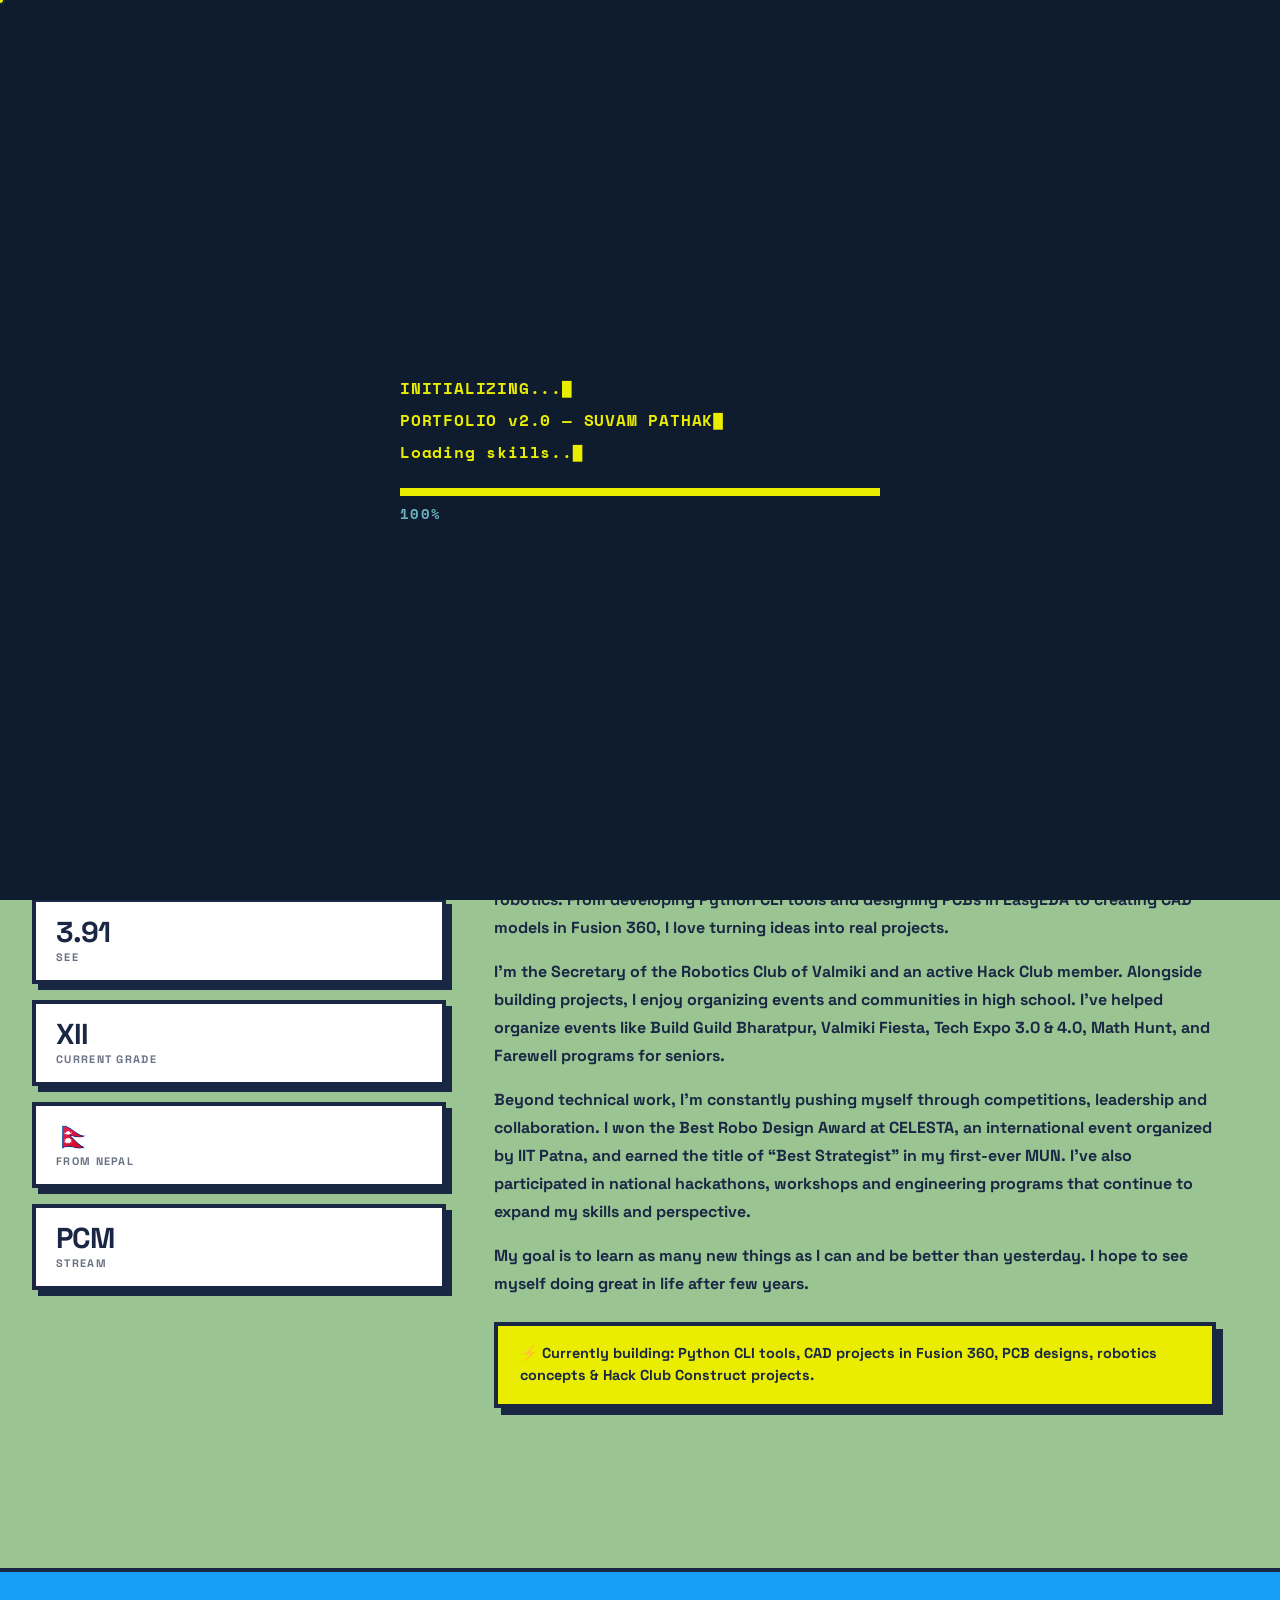
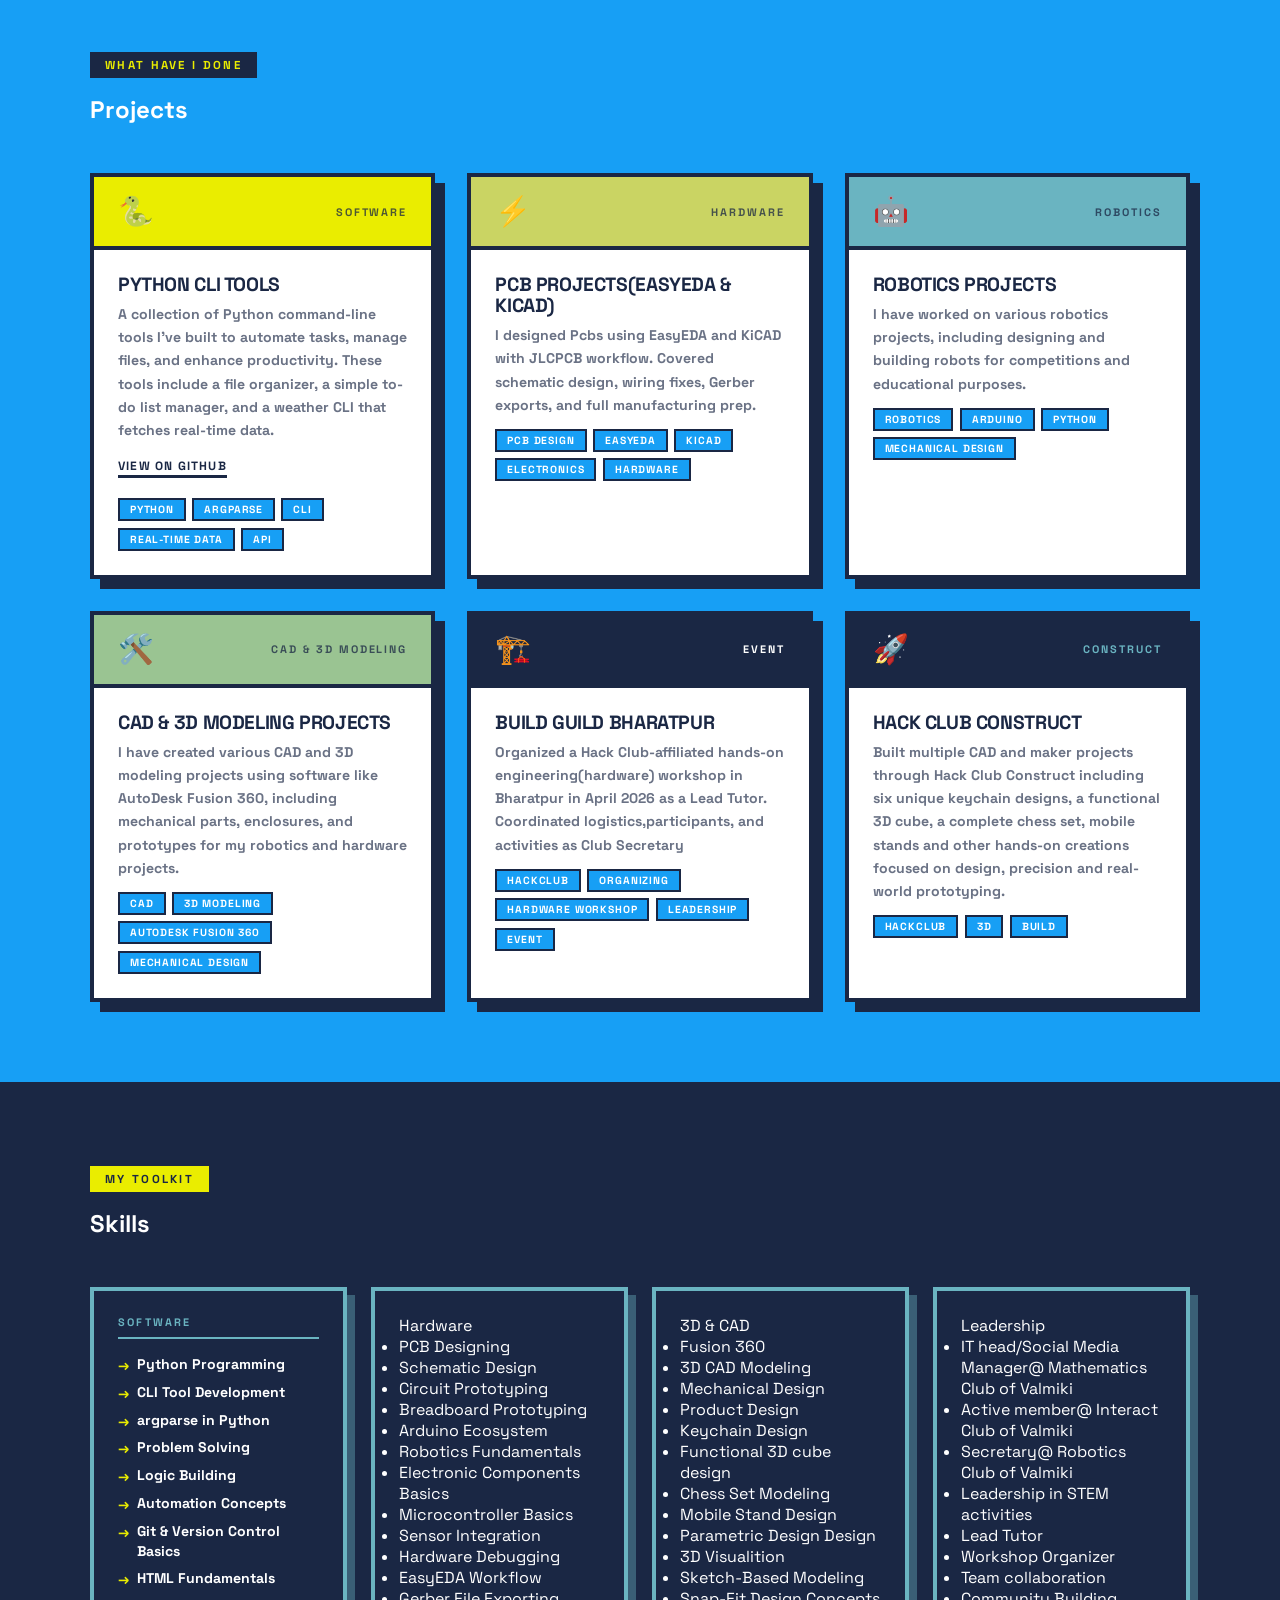
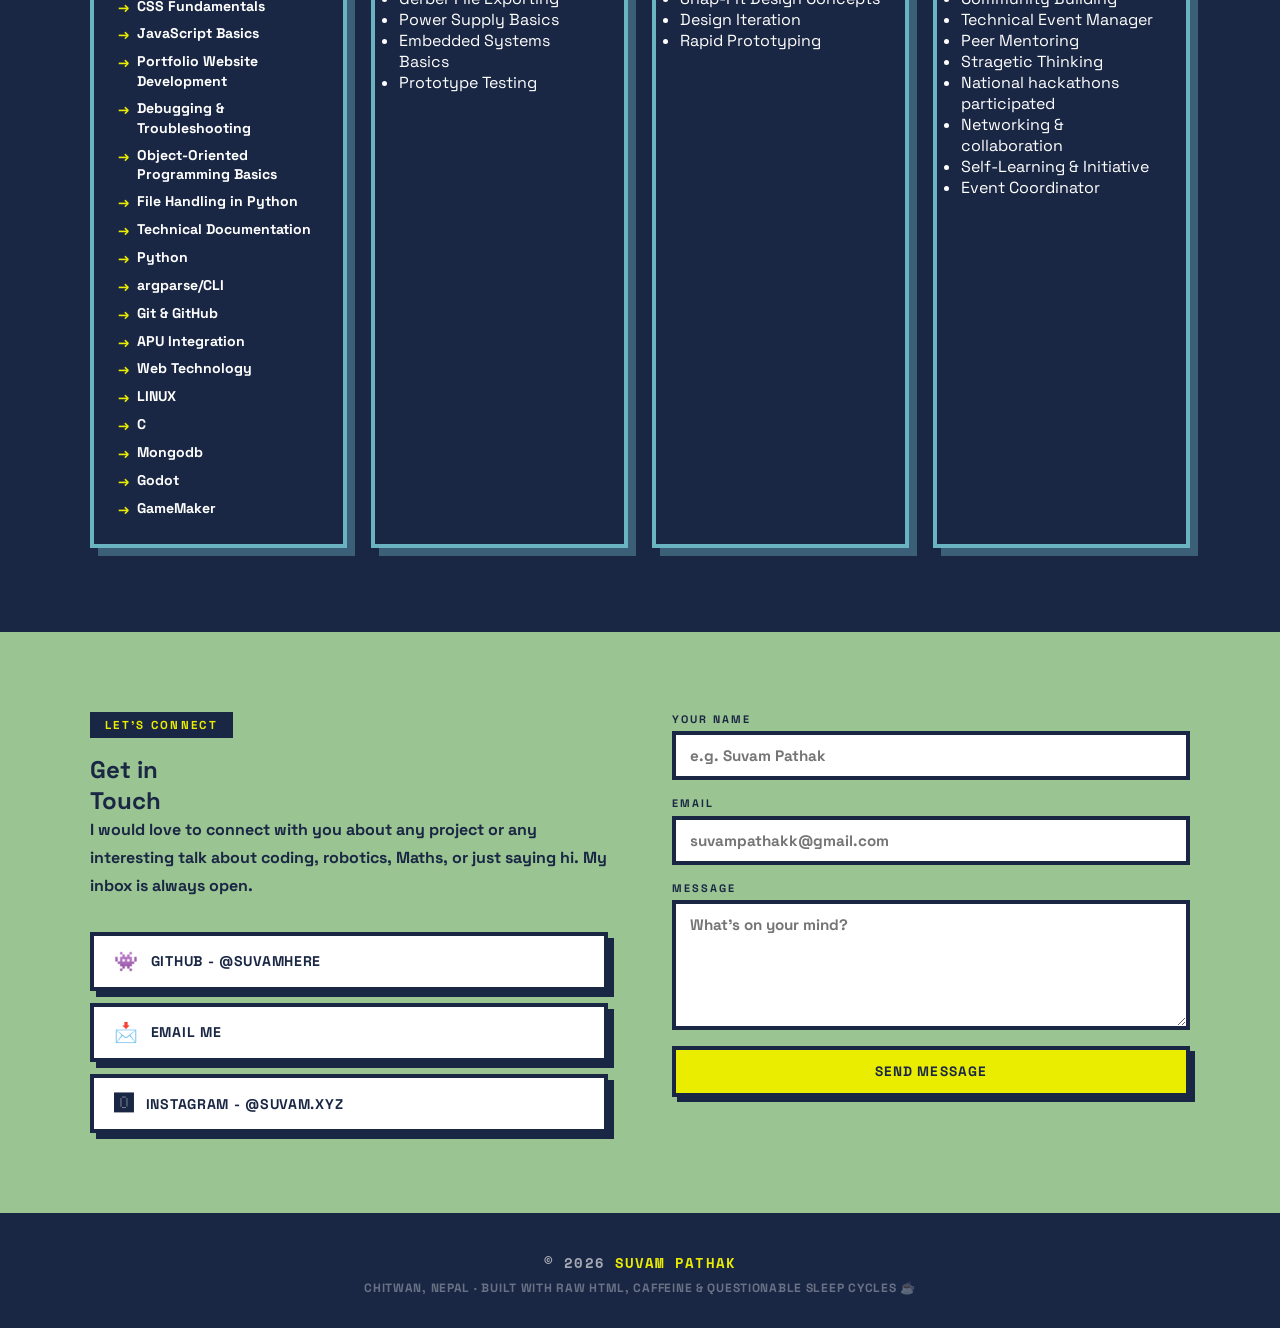
==== commit df9ea99a: "I firstly solved the chaotic problem of floating badge in my role then I made the marquee infinite a" ====
--- a/index.html
+++ b/index.html
@@ -86,9 +86,10 @@
           <div class="card-sub">Interact Club Of Valmiki</div>
         </div>
 
-        <div class="floating-badge badge-1">Hack Club</div>
-        <div class="floating-badge badge-2">Robotics Club Of Valmiki</div>
-        <div class="floating-badge badge-3">Mathematics Club Of Valmiki</div>
+        <div class="floating-badge badge-1">Robotics Club Of Valmiki</div>
+        <div class="floating-badge badge-2">Mathematics Club Of Valmiki</div>
+        <div class="floating-badge badge-3">Hack Club</div>
+        <div class="floating-badge badge-4">Interact Club Of Valmiki</div>
         
         
         </div>
@@ -173,13 +174,15 @@
 
       <div>
         <div class="about-text">
-          <p>I'm a Grade 11 student from Nepal building at the intersection of software, hardware & robotics. From developing Python CLI tools and designing PCBs in EasyEDA to creating CAD models in Fusion 360, I love turning ideas into real projects.</p>
+          <p>I'm a Grade 12 student from Nepal building at the intersection of software, hardware & robotics. From developing Python CLI tools and designing PCBs in EasyEDA to creating CAD models in Fusion 360, I love turning ideas into real projects.</p>
 
           <p>I'm the Secretary of the Robotics Club of Valmiki and an active Hack Club member. Alongside building projects, I enjoy organizing events and communities in high school. I’ve helped organize events like Build Guild Bharatpur, Valmiki Fiesta, Tech Expo 3.0 & 4.0, Math Hunt, and Farewell programs for seniors.</p>
 
           <p>Beyond technical work, I'm constantly pushing myself through competitions, leadership and collaboration. I won the Best Robo Design Award at CELESTA, an international event organized by IIT Patna, and earned the title of “Best Strategist” in my first-ever MUN. I’ve also participated in national hackathons, workshops and engineering programs that continue to expand my skills and perspective.</p>
 
-          <p>My goal is to study Computer Science abroad and become a software developer while continuing to build meaningful projects, communities and ideas that live beyond the screen.</p>
+          <p>My goal is to learn as many new things as I can and be better than yesterday.
+            I hope to see myself doing great in life after few years.
+          </p>
         </div>
 
         <div class="highlight-box">
--- a/style.css
+++ b/style.css
@@ -370,7 +370,7 @@
   font-weight: 900;
   font-family: 'Space Mono', monospace;
   -webkit-text-stroke: 2px rgba(255,255,255,0.1);
-  color: transparent;
+  color: lightcyan;
   bottom: -1rem;
   right: -1rem;
   line-height: 1;
@@ -444,7 +444,6 @@
   position: absolute;
   background: var(--accent);
   color: var(--navy);
-  border: 4px solid var(--ink);
   border-radius: 9999px;
   padding: 7px 16px;
   font-weight: 900;
@@ -452,48 +451,68 @@
   text-transform: uppercase;
   letter-spacing: 0.12em;
   box-shadow: 4px 4px 0 var(--shadow);
-  transform: rotate(12deg);
-  top: 50%;
-  left: 26%;
   z-index: 10;
+}
+.badge-1 {
+  top:12%;
+  right: 3%;
+  transform: rotate(-9deg);
+}
+
+.badge-2 {
+  top:36%;
+  right: -2%;
+  transform: rotate(-9deg);
+}
+
+.badge-3 {
+  top: 58%;
+  left: 28%;
+  transform: rotate(-9deg);
+}
+
+.badge-4 {
+  top: 82%;
+  right: 0%;
+  transform: rotate(-9deg);
 }
 
 
 .marquee-section {
   background: var(--ink);
+  overflow: hidden;
   border-bottom: 4px solid var(--ink);
-  height: 4px;
 }
 
 .marquee-track {
-  background: var(--ink);
-  display: flex;
-  animation: marquee 22s linear infinite;
+  display: flex;
+  width: max-content;
   white-space: nowrap;
-  overflow: hidden;
-  padding: 0.9rem 0;
-  border-bottom: 4px solid var(--ink);
+  animation: marquee-scroll 30s linear infinite;
+  will-change: transform;
 }
 
 .marquee-item {
+  flex-shrink: 0;
   font-weight: 900;
   font-size: 0.9rem;
   text-transform: uppercase;
   letter-spacing: 0.15em;
   padding: 0 2rem;
-  flex-shrink: 0;
   color: var(--accent);
 }
 
 .marquee-dot {
   color: var(--teal);
-  flex-shrink: 0;
-  padding: 0 0.25rem;
-}
-
-@keyframes marquee {
-  0%   { transform: translateX(0); }
-  100% { transform: translateX(-50%); }
+}
+@keyframes marquee-scroll {
+  from {
+    transform: translateX(0);
+  }
+
+  to {
+    transform: translateX(-50%);
+  }
 }
 
 
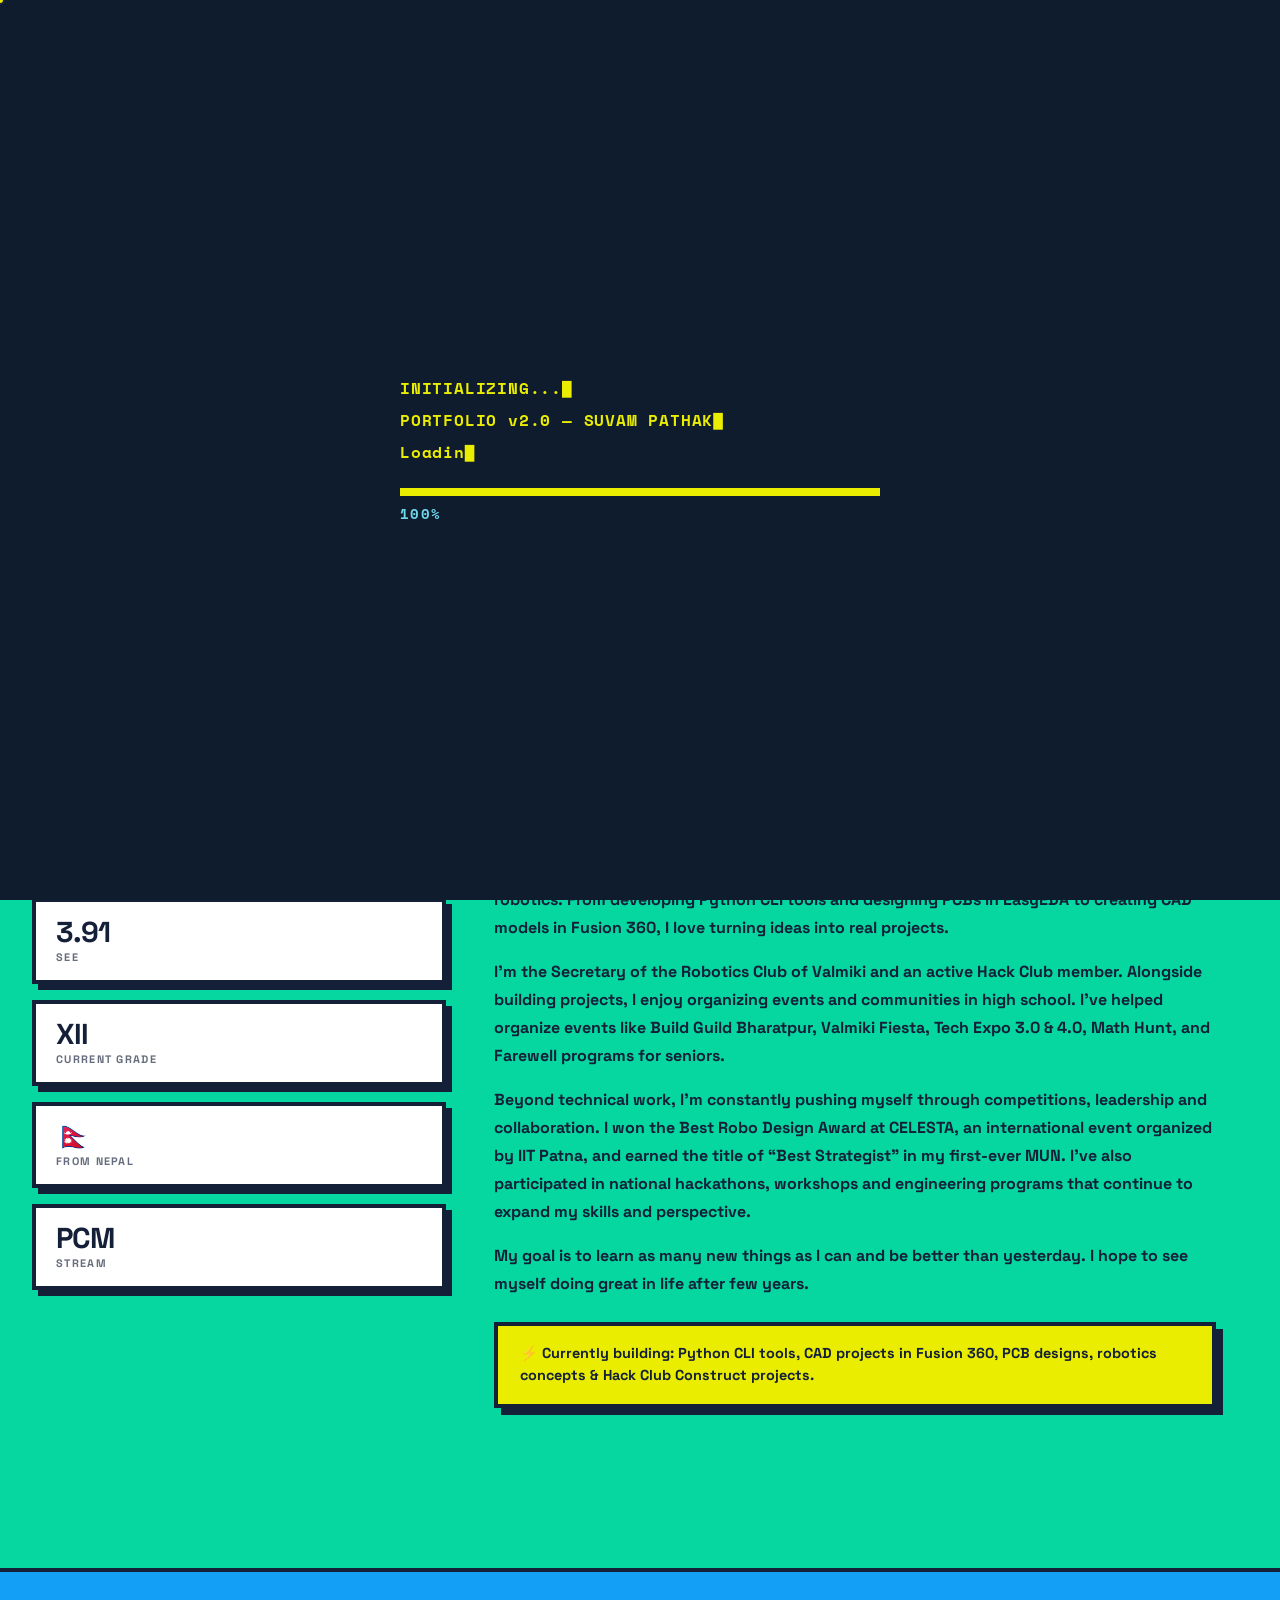
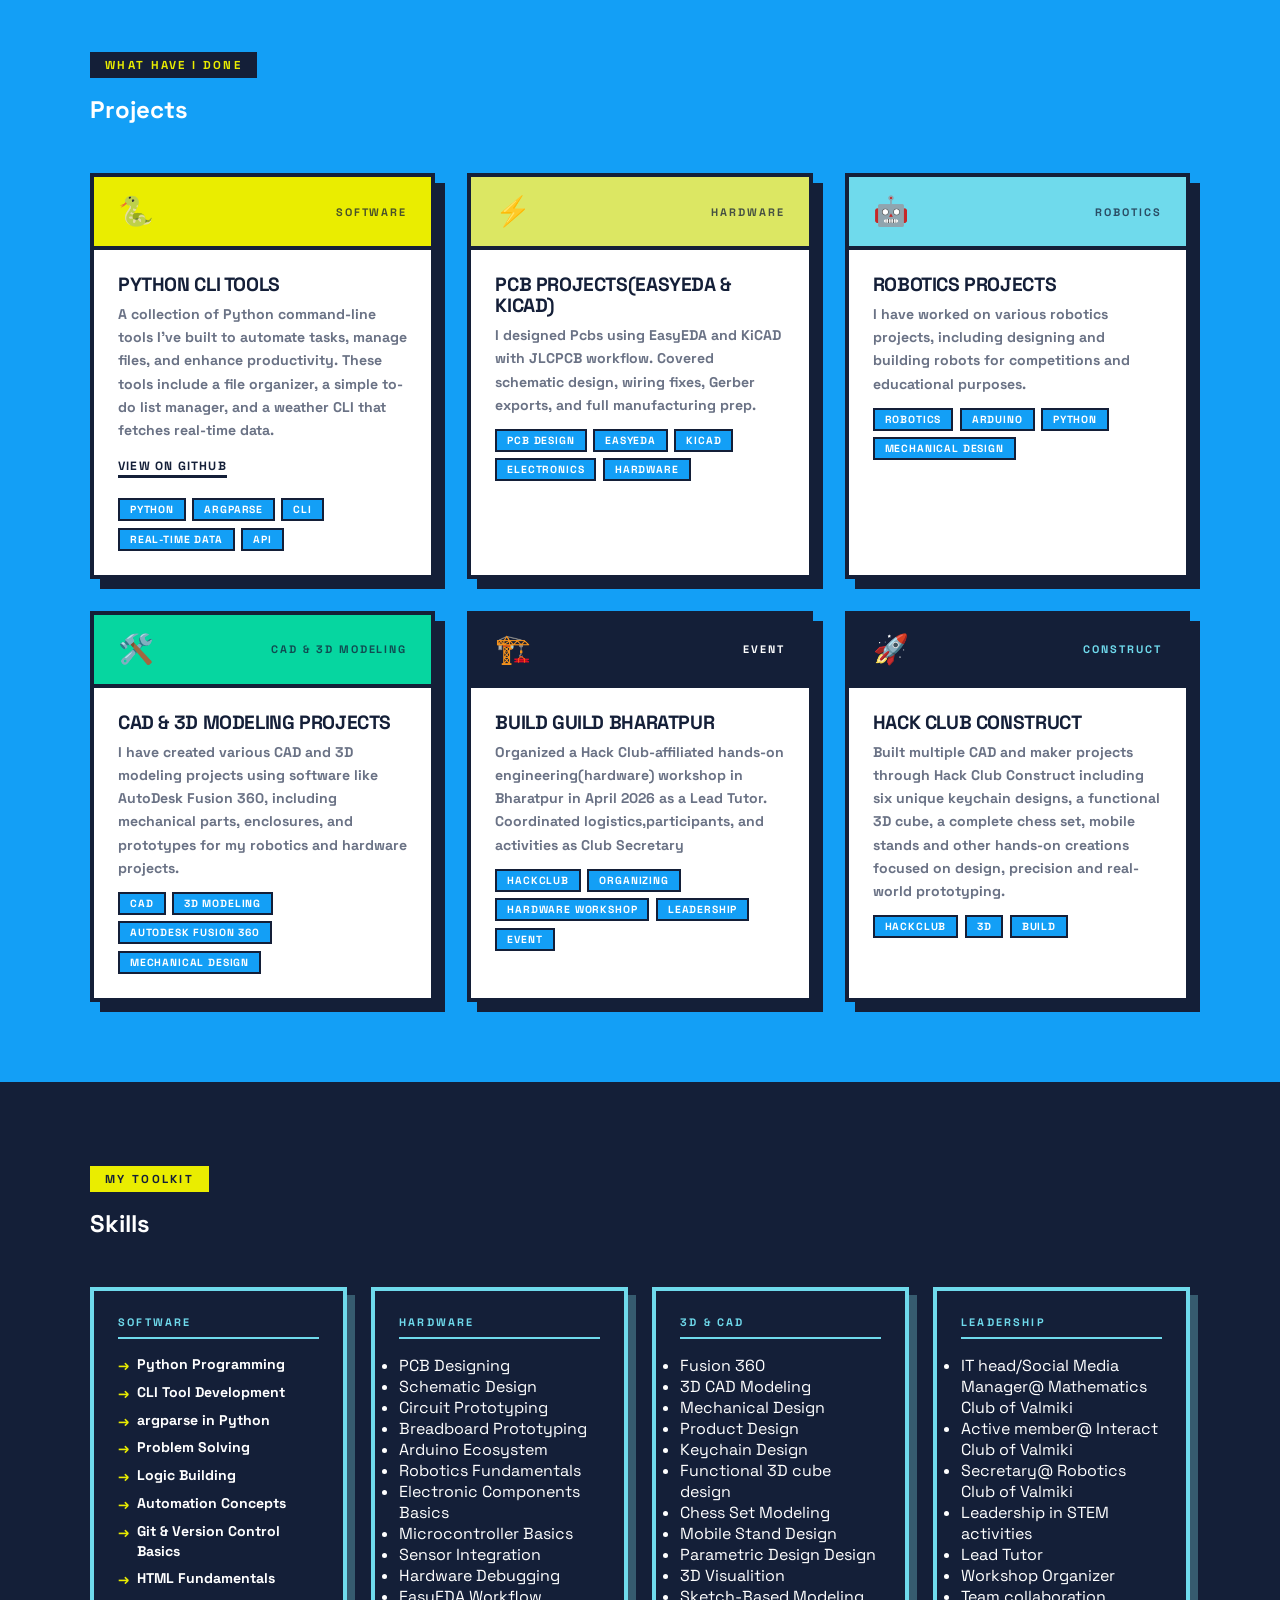
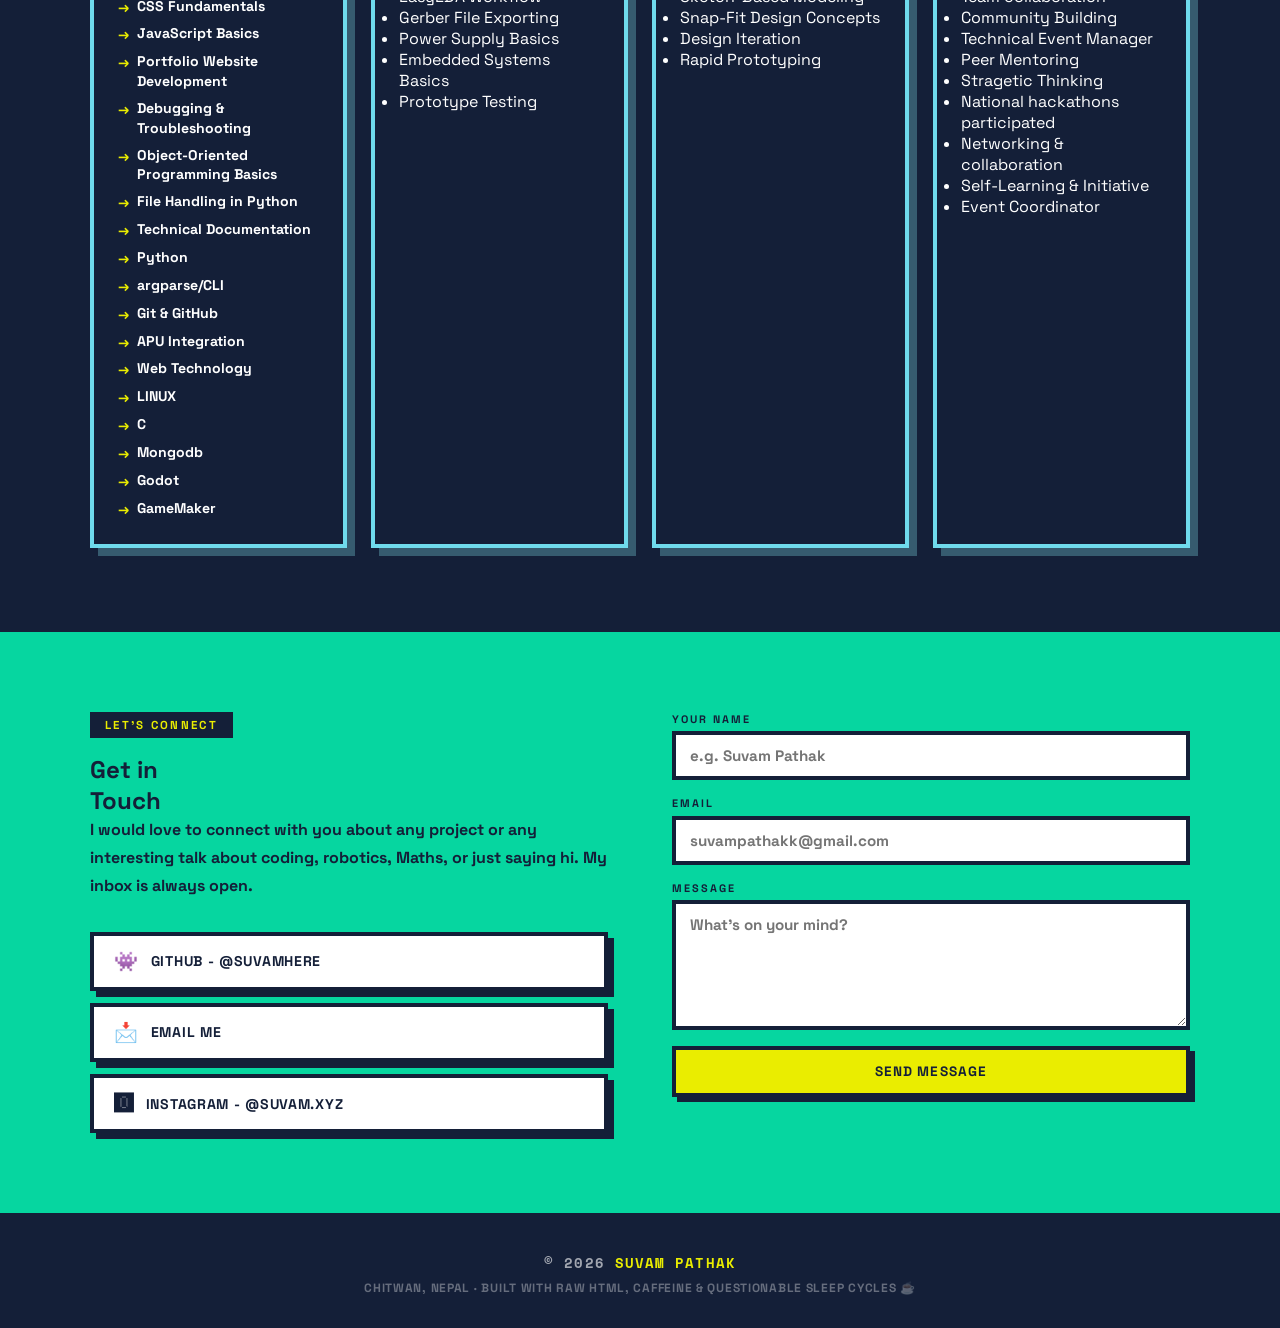
==== commit 287c2a78: "changed the website a lil" ====
--- a/index.html
+++ b/index.html
@@ -349,7 +349,7 @@
       </div>
 
       <div class="skills-category">
-        <div class="skills-cat-title">Hardware</div>
+        <div class="skill-cat-title">Hardware</div>
         <ul class="skills-list">
           <li>PCB Designing</li>
           <li>Schematic Design</li>
@@ -369,7 +369,7 @@
         </ul>  
       </div>
       <div class="skills-category">
-        <div class="skills-cat-title">3D & CAD</div>
+        <div class="skill-cat-title">3D & CAD</div>
         <ul class="skills-list">
           <li>Fusion 360</li>
           <li>3D CAD Modeling</li>
@@ -388,7 +388,7 @@
        </ul>
       </div>
       <div class="skills-category">
-        <div class="skills-cat-title">Leadership</div>
+        <div class="skill-cat-title">Leadership</div>
         <ul class="skills-list">
           <li>IT head/Social Media Manager@ Mathematics Club of Valmiki</li>
           <li>Active member@ Interact Club of Valmiki</li>
--- a/style.css
+++ b/style.css
@@ -3,12 +3,12 @@
 
 
 :root {
-  --blue:    #179FF5;
+  --blue:    #139ff6;
   --yellow:  #EAED00;
-  --navy:    #1A2744;
-  --sage:    #9AC492;
-  --teal:    #6AB4C1;
-  --lime:    #CAD463;
+  --navy:    #141f38;
+  --sage:    #06d6a0;
+  --teal:    #6fdaec;
+  --lime:    #dce763;
   --white:   #FFFFFF;
 
   --bg:         var(--blue);
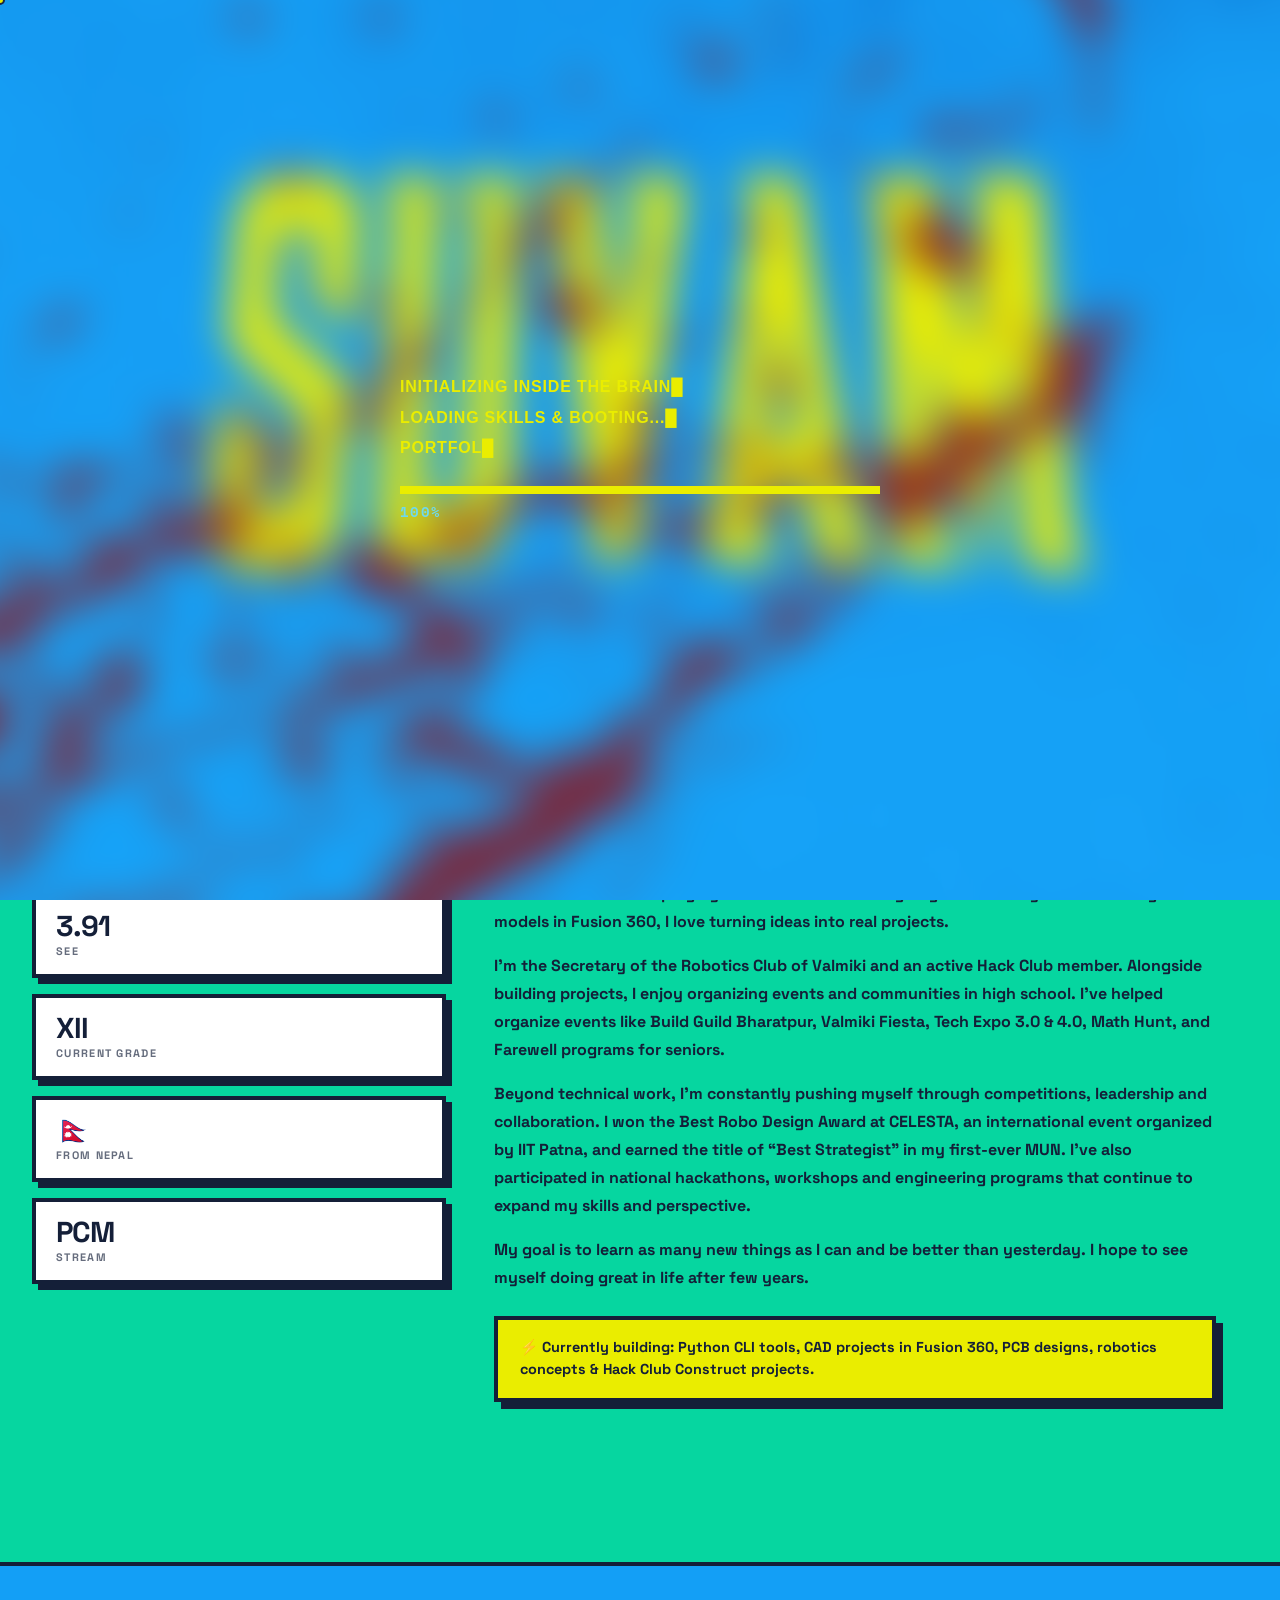
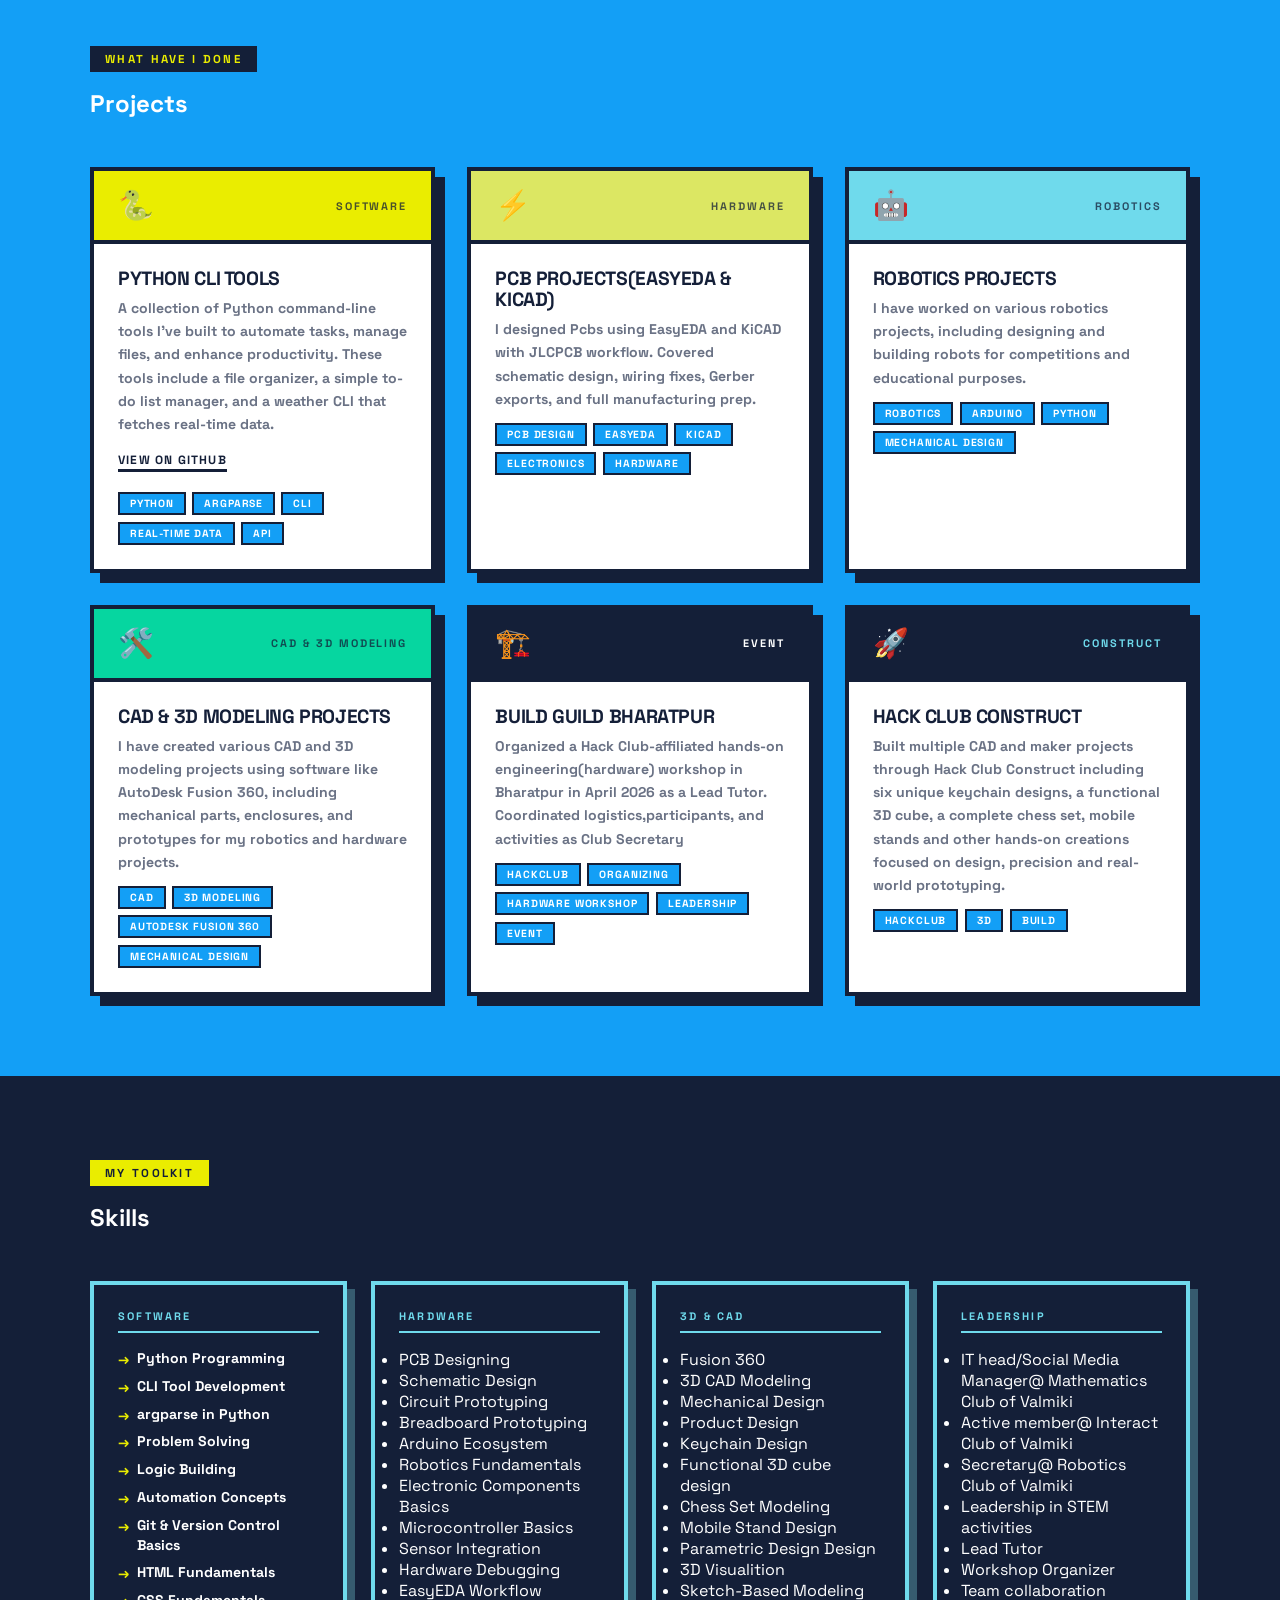
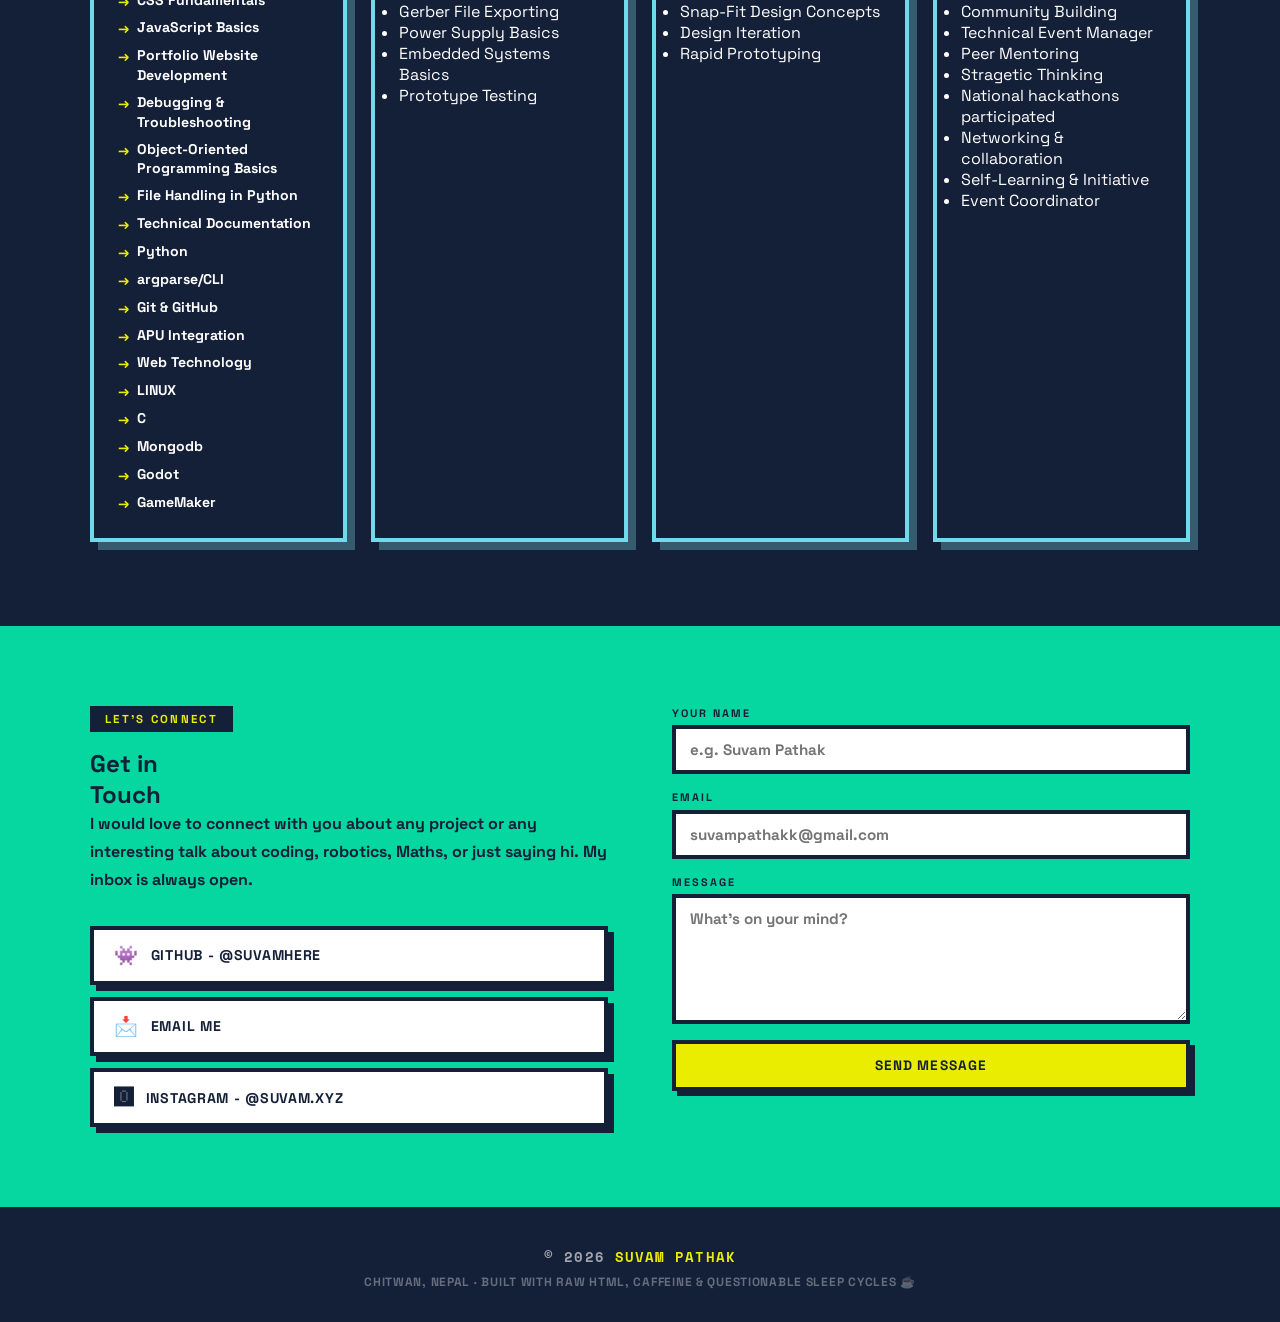
==== commit 472e6f04: "changed the boot-screen completely also changed some minor things and experimented a bit" ====
--- a/index.html
+++ b/index.html
@@ -41,7 +41,7 @@
       <div class="hero-grid-bg"></div>
     <div class="hero-inner">
       <div class="hero-left">
-        <div class="hero-tag">Welcome to the Profile</div>
+        <div class="hero-tag">Welcome To My Profile</div>
         <h1 class="hero-headline">
           <span class="stroke">LEARNING</span>
           <span class="solid">crazy</span>
--- a/style.css
+++ b/style.css
@@ -56,12 +56,25 @@
 #boot-screen {
   position: fixed;
   inset: 0;
-  background: #0F1C2E;
   z-index: 9999;
   display: flex;
   align-items: center;
   justify-content: center;
-  transition: opacity 0.5s ease;
+  overflow: hidden;
+}
+
+#boot-screen::before {
+  content: "";
+  position: absolute;
+  inset: -30px;
+
+  background-image: url("title-card.png");
+  background-size: cover;
+  background-position: center;
+
+  filter: blur(20px);
+  transform: scale(1.1);
+  z-index: -1;
 }
 
 #boot-screen.hide {
@@ -70,7 +83,7 @@
 }
 
 .boot-inner {
-  font-family: 'Space Mono', monospace;
+  font-family:  "Trebuchet MS", Helvetica, sans-serif;
   color: var(--yellow);
   max-width: 480px;
   width: 90%;
@@ -86,7 +99,7 @@
 
 .boot-line::after {
   content: '█';
-  animation: blink 0.7s step-end infinite;
+  animation: blink 0.667s step-end infinite;
 }
 
 @keyframes blink { 0%,100% { opacity:1 } 50% { opacity:0 } }
@@ -311,7 +324,7 @@
 }
 
 .hero-tag {
-    font-family: 'Space Mono', monospace;
+    font-family: "Trebuchet MS", Helvetica, sans-serif;
     font-size: -.78rem;
     font-weight: 700;
     color: var(--lime);
